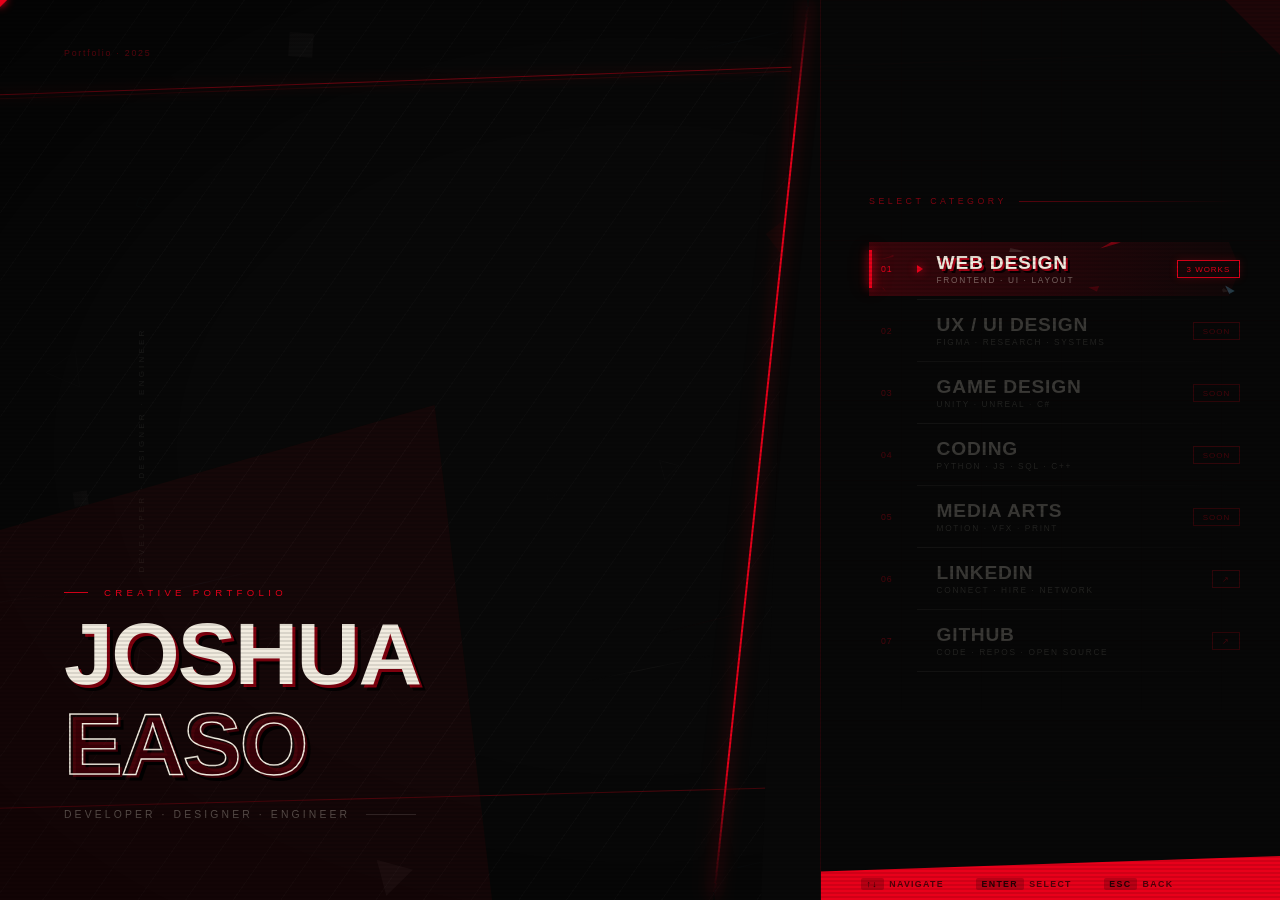
==== index.html @ a82198b4 "Update index.html" ====
<!DOCTYPE html>
<html lang="en">
<head>
<meta charset="UTF-8">
<meta name="viewport" content="width=device-width, initial-scale=1.0">
<title>Joshua Easo — Portfolio</title>
<link rel="icon" type="image/png" href="GDK.png">
<style>
*,*::before,*::after{margin:0;padding:0;box-sizing:border-box;}

:root{
  --red:#e8001a;
  --black:#080808;
  --white:#f2ece0;
}

html,body{
  width:100%;height:100%;overflow:hidden;
  background:var(--black);
  font-family:'Arial Black','Arial Bold',Arial,sans-serif;
  cursor:none;
  user-select:none;
}

#cur{
  position:fixed;z-index:9999;pointer-events:none;
  width:10px;height:10px;
  background:var(--red);
  transform:translate(-50%,-50%) rotate(45deg);
  box-shadow:0 0 8px var(--red);
}

.scan{
  position:fixed;inset:0;z-index:800;pointer-events:none;
  background:repeating-linear-gradient(0deg,transparent,transparent 2px,rgba(0,0,0,0.1) 2px,rgba(0,0,0,0.1) 4px);
}

.bg{position:fixed;inset:0;overflow:hidden;}
#bgCanvas{position:absolute;inset:0;width:100%;height:100%;}
.bg::before{
  content:'';position:absolute;inset:0;
  background:repeating-linear-gradient(-55deg,transparent 0,transparent 38px,rgba(255,255,255,0.018) 38px,rgba(255,255,255,0.018) 39px);
  pointer-events:none;z-index:1;
}
.bg::after{
  content:'';position:absolute;inset:0;
  background:radial-gradient(ellipse 90% 90% at 50% 50%,transparent 40%,rgba(0,0,0,0.7) 100%);
  pointer-events:none;z-index:2;
}
.hl{position:absolute;left:-5%;width:110%;height:1px;background:var(--red);}
.hl1{top:8%;transform:rotate(-2deg);opacity:0.5;box-shadow:0 0 12px var(--red);}
.hl2{top:8.4%;transform:rotate(-2deg);opacity:0.15;}
.hl3{bottom:12%;transform:rotate(-1.5deg);opacity:0.3;}

.shell{
  position:fixed;inset:0;z-index:100;
  display:grid;
  grid-template-columns:1fr 460px;
}

/* LEFT */
.identity{
  position:relative;
  display:flex;flex-direction:column;justify-content:flex-end;
  padding:0 0 5rem 4rem;
  overflow:hidden;
}
.id-slab{
  position:absolute;bottom:0;left:-10%;
  width:70%;height:55%;
  background:var(--red);
  clip-path:polygon(0 30%,90% 0%,100% 100%,0% 100%);
  opacity:0.06;z-index:-1;
}
.id-vert{
  position:absolute;left:1.2rem;top:50%;transform:translateY(-50%) rotate(-90deg);
  font-size:0.5rem;letter-spacing:0.4em;text-transform:uppercase;
  color:rgba(242,236,224,0.08);font-family:Arial,sans-serif;white-space:nowrap;
}
.id-year{
  position:absolute;top:3rem;left:4rem;
  font-size:0.55rem;letter-spacing:0.2em;
  color:rgba(232,0,26,0.35);font-family:Arial,sans-serif;
}
.id-eyebrow{
  font-size:0.6rem;letter-spacing:0.45em;text-transform:uppercase;
  color:var(--red);margin-bottom:1rem;
  font-family:Arial,sans-serif;font-weight:400;
  display:flex;align-items:center;gap:1rem;
}
.id-eyebrow::before{content:'';width:1.5rem;height:1px;background:var(--red);}
.id-name{
  font-size:clamp(3.5rem,7vw,5.5rem);
  font-weight:900;letter-spacing:-0.02em;line-height:0.92;
  text-transform:uppercase;
}
.id-name .first{
  display:block;color:var(--white);
  text-shadow:3px 3px 0 rgba(232,0,26,0.55),6px 6px 0 rgba(0,0,0,0.85);
}
.id-name .last{
  display:block;
  color:transparent;
  -webkit-text-stroke:1.5px var(--white);
  text-shadow:3px 3px 0 rgba(232,0,26,0.25),6px 6px 0 rgba(0,0,0,0.9);
  margin-top:0.1em;
}
.id-role{
  margin-top:1.5rem;
  font-family:Arial,sans-serif;font-weight:400;
  font-size:0.65rem;letter-spacing:0.3em;text-transform:uppercase;
  color:rgba(242,236,224,0.3);
  display:flex;align-items:center;gap:1rem;
}
.id-role::after{content:'';width:50px;height:1px;background:rgba(242,236,224,0.12);}

/* DIAGONAL CUT */
.cut{
  position:absolute;top:0;right:-1px;
  width:60px;height:100%;z-index:50;
  background:var(--black);
  clip-path:polygon(55% 0%,100% 0%,100% 100%,0% 100%);
}
.cut-line{
  position:absolute;top:0;right:58px;
  width:2px;height:100%;
  background:linear-gradient(to bottom,transparent 0%,var(--red) 15%,var(--red) 85%,transparent 100%);
  transform:skewX(-6deg);
  box-shadow:0 0 16px rgba(232,0,26,0.6),-3px 0 24px rgba(232,0,26,0.25);
  z-index:51;
}

/* RIGHT PANEL */
.panel{
  background:rgba(8,8,8,0.97);
  border-left:1px solid rgba(232,0,26,0.12);
  display:flex;flex-direction:column;justify-content:center;
  padding:3rem 2.5rem 5rem 3rem;
  position:relative;overflow:hidden;
}
.panel::before{
  content:'';position:absolute;inset:0;pointer-events:none;
  background:linear-gradient(rgba(232,0,26,0.04) 1px,transparent 1px),linear-gradient(90deg,rgba(232,0,26,0.025) 1px,transparent 1px);
  background-size:80px 80px;
  mask-image:linear-gradient(to bottom,rgba(0,0,0,0.4) 0%,transparent 100%);
}
.corner{
  position:absolute;top:0;right:0;width:0;height:0;
  border-style:solid;border-width:0 55px 55px 0;
  border-color:transparent rgba(232,0,26,0.1) transparent transparent;
}
.panel-label{
  font-size:0.55rem;letter-spacing:0.4em;text-transform:uppercase;
  color:rgba(232,0,26,0.55);margin-bottom:2rem;
  font-family:Arial,sans-serif;font-weight:400;
  display:flex;align-items:center;gap:0.75rem;
}
.panel-label::after{content:'';flex:1;height:1px;background:linear-gradient(90deg,rgba(232,0,26,0.4),transparent);}

/* MENU */
.menu{list-style:none;position:relative;}
.mi{
  position:relative;display:flex;align-items:center;
  gap:0;padding:0;margin:0;cursor:none;height:62px;overflow:visible;
}
.mi-frame{
  position:absolute;inset:4px 0;
  clip-path:polygon(0% 0%,97% 0%,100% 50%,97% 100%,0% 100%);
  background:linear-gradient(90deg,rgba(232,0,26,0.22),rgba(232,0,26,0.04));
  opacity:0;transform:translateX(-20px);
  transition:opacity 0.18s ease,transform 0.18s cubic-bezier(0.23,1,0.32,1);
}
.mi.active .mi-frame{opacity:1;transform:translateX(0);}
.mi-bar{
  position:absolute;left:0;top:12px;bottom:12px;width:3px;
  background:var(--red);
  box-shadow:0 0 10px var(--red),0 0 20px rgba(232,0,26,0.4);
  opacity:0;transform:scaleY(0);transform-origin:center;
  transition:opacity 0.15s,transform 0.15s cubic-bezier(0.23,1,0.32,1);
}
.mi.active .mi-bar{opacity:1;transform:scaleY(1);}
.mi-num{
  width:3rem;flex-shrink:0;padding-left:0.75rem;
  font-size:0.55rem;letter-spacing:0.1em;
  color:rgba(232,0,26,0.3);font-family:Arial,sans-serif;
  transition:color 0.15s;z-index:1;
}
.mi.active .mi-num{color:var(--red);}
.mi-arr{
  width:0;height:0;flex-shrink:0;
  border:solid transparent;border-width:4px 0 4px 6px;
  border-left-color:transparent;margin-right:0.85rem;
  transition:border-left-color 0.15s,filter 0.15s;z-index:1;
}
.mi.active .mi-arr{border-left-color:var(--red);filter:drop-shadow(0 0 4px var(--red));}
.mi-text{flex:1;z-index:1;}
.mi-label{
  font-size:1.2rem;font-weight:900;letter-spacing:0.04em;
  text-transform:uppercase;line-height:1;
  color:rgba(242,236,224,0.22);
  transition:color 0.15s,text-shadow 0.15s;
}
.mi.active .mi-label{
  color:var(--white);
  text-shadow:2px 2px 0 rgba(232,0,26,0.65),4px 4px 0 rgba(0,0,0,0.85);
}
.mi-sub{
  font-family:Arial,sans-serif;font-weight:400;
  font-size:0.52rem;letter-spacing:0.2em;text-transform:uppercase;
  color:rgba(242,236,224,0.12);margin-top:2px;
  transition:color 0.15s;
}
.mi.active .mi-sub{color:rgba(242,236,224,0.42);}
.mi-tag{
  flex-shrink:0;z-index:1;
  font-family:Arial,sans-serif;font-size:0.5rem;font-weight:400;
  letter-spacing:0.12em;text-transform:uppercase;
  padding:0.2rem 0.55rem;
  border:1px solid rgba(232,0,26,0.18);
  color:rgba(232,0,26,0.28);
  transition:all 0.15s;
}
.mi.active .mi-tag{
  border-color:var(--red);color:var(--red);
  box-shadow:0 0 8px rgba(232,0,26,0.2);
}
.mi::after{
  content:'';position:absolute;bottom:0;left:3rem;right:0;
  height:1px;background:linear-gradient(90deg,rgba(242,236,224,0.05),transparent);
}
.mi-geo{
  position:absolute;inset:0;overflow:visible;
  pointer-events:none;z-index:0;
  opacity:0;transition:opacity 0.3s ease;
}
.mi.active .mi-geo{opacity:1;}

/* STATUS BAR */
.statusbar{
  position:absolute;bottom:0;left:0;right:0;height:44px;
  background:var(--red);
  clip-path:polygon(0 35%,100% 0%,100% 100%,0% 100%);
  display:flex;align-items:flex-end;padding:0 2.5rem 0.7rem;z-index:200;
}
.sb-hints{
  display:flex;gap:2rem;
  font-family:Arial,sans-serif;font-size:0.55rem;
  letter-spacing:0.15em;text-transform:uppercase;
  color:rgba(0,0,0,0.65);font-weight:700;
}
.sb-key{
  background:rgba(0,0,0,0.2);padding:0.05rem 0.35rem;
  border-radius:2px;color:rgba(0,0,0,0.8);margin-right:0.35rem;
}

/* OVERLAY */
.overlay{
  position:fixed;inset:0;z-index:600;
  display:flex;flex-direction:column;align-items:center;justify-content:center;
  background:rgba(6,6,6,0.97);
  pointer-events:none;opacity:0;
  transition:opacity 0.2s;
}
.overlay.open{pointer-events:all;opacity:1;}
.overlay-inner{
  width:100%;max-width:640px;
  transform:translateX(60px) skewX(-2deg);
  opacity:0;
  transition:transform 0.35s cubic-bezier(0.23,1,0.32,1),opacity 0.3s ease;
}
.overlay.open .overlay-inner{transform:translateX(0) skewX(0deg);opacity:1;}
.overlay-accent{
  position:absolute;top:0;left:0;
  width:3px;height:100%;
  background:linear-gradient(to bottom,transparent,var(--red) 20%,var(--red) 80%,transparent);
  box-shadow:0 0 20px rgba(232,0,26,0.4);
}
.ov-back{
  position:absolute;top:2rem;left:2.5rem;
  font-family:Arial,sans-serif;font-size:0.6rem;
  letter-spacing:0.2em;text-transform:uppercase;
  color:var(--red);cursor:none;
  display:flex;align-items:center;gap:0.6rem;
  border:1px solid rgba(232,0,26,0.35);padding:0.4rem 0.9rem;
  transition:background 0.15s;
}
.ov-back:hover{background:rgba(232,0,26,0.1);}
.ov-label{
  font-family:Arial,sans-serif;font-size:0.6rem;
  letter-spacing:0.4em;text-transform:uppercase;
  color:var(--red);margin-bottom:2.5rem;
  display:flex;align-items:center;gap:1rem;padding:0 2.5rem;
}
.ov-label::after{content:'';flex:1;height:1px;background:linear-gradient(90deg,rgba(232,0,26,0.5),transparent);}
.sub-list{padding:0 2.5rem;}
.sub-item{
  position:relative;
  display:flex;align-items:center;gap:1.5rem;
  padding:1.1rem 1.25rem;
  border-bottom:1px solid rgba(242,236,224,0.05);
  cursor:none;text-decoration:none;overflow:hidden;
  transition:background 0.15s;
}
.sub-item:first-child{border-top:1px solid rgba(242,236,224,0.05);}
.sub-item::before{
  content:'';position:absolute;inset:0;
  clip-path:polygon(0% 0%,97% 0%,100% 50%,97% 100%,0% 100%);
  background:linear-gradient(90deg,rgba(232,0,26,0.15),transparent);
  opacity:0;transform:translateX(-10px);
  transition:opacity 0.15s,transform 0.15s cubic-bezier(0.23,1,0.32,1);
}
.sub-item:hover::before{opacity:1;transform:translateX(0);}
.sub-n{font-size:0.55rem;color:rgba(232,0,26,0.4);font-family:Arial,sans-serif;width:1.5rem;flex-shrink:0;z-index:1;}
.sub-info{flex:1;z-index:1;}
.sub-name{
  font-size:1.3rem;font-weight:900;
  text-transform:uppercase;letter-spacing:0.04em;
  color:rgba(242,236,224,0.65);line-height:1;
  transition:color 0.15s,text-shadow 0.15s;
}
.sub-item:hover .sub-name{
  color:var(--white);
  text-shadow:2px 2px 0 rgba(232,0,26,0.6),4px 4px 0 rgba(0,0,0,0.8);
}
.sub-desc{
  font-family:Arial,sans-serif;font-size:0.6rem;
  letter-spacing:0.15em;text-transform:uppercase;
  color:rgba(242,236,224,0.22);margin-top:3px;
}
.sub-arr{z-index:1;font-size:0.9rem;color:rgba(232,0,26,0.35);transition:color 0.15s,transform 0.15s;}
.sub-item:hover .sub-arr{color:var(--red);transform:translateX(4px);}

/* COMING SOON */
.cs-wrap{text-align:center;padding:0 2.5rem;}
.cs-diamond{
  width:60px;height:60px;border:2px solid rgba(232,0,26,0.55);
  transform:rotate(45deg);margin:0 auto 2.5rem;
  display:flex;align-items:center;justify-content:center;
  animation:diam 3s ease-in-out infinite;
}
@keyframes diam{0%,100%{box-shadow:0 0 20px rgba(232,0,26,0.15);}50%{box-shadow:0 0 40px rgba(232,0,26,0.45);}}
.cs-title{
  font-size:3rem;font-weight:900;letter-spacing:0.08em;
  text-transform:uppercase;color:var(--white);
  text-shadow:3px 3px 0 rgba(232,0,26,0.5),6px 6px 0 rgba(0,0,0,0.9);
  margin-bottom:0.75rem;
}
.cs-sub{
  font-family:Arial,sans-serif;font-size:0.65rem;
  letter-spacing:0.3em;text-transform:uppercase;
  color:rgba(242,236,224,0.22);margin-bottom:3rem;
}
.cs-bar{width:160px;height:2px;background:rgba(242,236,224,0.07);margin:0 auto;overflow:hidden;}
.cs-fill{height:100%;background:var(--red);animation:prog 2s ease-in-out infinite alternate;box-shadow:0 0 8px var(--red);}
@keyframes prog{from{width:20%;margin-left:0;}to{width:50%;margin-left:30%;}}

#flash{
  position:fixed;inset:0;z-index:700;
  background:var(--red);opacity:0;pointer-events:none;
  transition:opacity 0.07s;
}
#flash.on{opacity:0.4;}

@media(max-width:768px){
  .shell{grid-template-columns:1fr;}
  .identity{display:none;}
  .panel{padding:5rem 1.5rem 4rem;}
  .mi-label{font-size:1rem;}
}
</style>
</head>
<body>

<div id="cur"></div>
<div id="flash"></div>
<div class="scan"></div>
<div class="bg">
  <canvas id="bgCanvas"></canvas>
  <div class="hl hl1"></div>
  <div class="hl hl2"></div>
  <div class="hl hl3"></div>
</div>

<div class="shell">
  <div class="identity">
    <div class="id-slab"></div>
    <div class="id-vert">Developer · Designer · Engineer</div>
    <div class="id-year">Portfolio · 2025</div>
    <div class="id-eyebrow">Creative Portfolio</div>
    <div class="id-name">
      <span class="first">Joshua</span>
      <span class="last">Easo</span>
    </div>
    <div class="id-role">Developer · Designer · Engineer</div>
    <div class="cut"></div>
    <div class="cut-line"></div>
  </div>

  <div class="panel">
    <div class="corner"></div>
    <div class="panel-label">Select Category</div>
    <ul class="menu" id="menu">
      <li class="mi active" data-action="webdesign">
        <div class="mi-frame"></div><div class="mi-bar"></div>
        <svg class="mi-geo" id="geo0"></svg>
        <span class="mi-num">01</span><div class="mi-arr"></div>
        <div class="mi-text"><div class="mi-label">Web Design</div><div class="mi-sub">Frontend · UI · Layout</div></div>
        <span class="mi-tag">3 Works</span>
      </li>
      <li class="mi" data-action="cs">
        <div class="mi-frame"></div><div class="mi-bar"></div>
        <svg class="mi-geo" id="geo1"></svg>
        <span class="mi-num">02</span><div class="mi-arr"></div>
        <div class="mi-text"><div class="mi-label">UX / UI Design</div><div class="mi-sub">Figma · Research · Systems</div></div>
        <span class="mi-tag">Soon</span>
      </li>
      <li class="mi" data-action="cs">
        <div class="mi-frame"></div><div class="mi-bar"></div>
        <svg class="mi-geo" id="geo2"></svg>
        <span class="mi-num">03</span><div class="mi-arr"></div>
        <div class="mi-text"><div class="mi-label">Game Design</div><div class="mi-sub">Unity · Unreal · C#</div></div>
        <span class="mi-tag">Soon</span>
      </li>
      <li class="mi" data-action="cs">
        <div class="mi-frame"></div><div class="mi-bar"></div>
        <svg class="mi-geo" id="geo3"></svg>
        <span class="mi-num">04</span><div class="mi-arr"></div>
        <div class="mi-text"><div class="mi-label">Coding</div><div class="mi-sub">Python · JS · SQL · C++</div></div>
        <span class="mi-tag">Soon</span>
      </li>
      <li class="mi" data-action="cs">
        <div class="mi-frame"></div><div class="mi-bar"></div>
        <svg class="mi-geo" id="geo4"></svg>
        <span class="mi-num">05</span><div class="mi-arr"></div>
        <div class="mi-text"><div class="mi-label">Media Arts</div><div class="mi-sub">Motion · VFX · Print</div></div>
        <span class="mi-tag">Soon</span>
      </li>
      <li class="mi" data-action="linkedin">
        <div class="mi-frame"></div><div class="mi-bar"></div>
        <svg class="mi-geo" id="geo5"></svg>
        <span class="mi-num">06</span><div class="mi-arr"></div>
        <div class="mi-text"><div class="mi-label">LinkedIn</div><div class="mi-sub">Connect · Hire · Network</div></div>
        <span class="mi-tag">↗</span>
      </li>
      <li class="mi" data-action="github">
        <div class="mi-frame"></div><div class="mi-bar"></div>
        <svg class="mi-geo" id="geo6"></svg>
        <span class="mi-num">07</span><div class="mi-arr"></div>
        <div class="mi-text"><div class="mi-label">GitHub</div><div class="mi-sub">Code · Repos · Open Source</div></div>
        <span class="mi-tag">↗</span>
      </li>
    </ul>
    <div class="statusbar">
      <div class="sb-hints">
        <span><span class="sb-key">↑↓</span>Navigate</span>
        <span><span class="sb-key">Enter</span>Select</span>
        <span><span class="sb-key">Esc</span>Back</span>
      </div>
    </div>
  </div>
</div>

<!-- WEB DESIGN OVERLAY -->
<div class="overlay" id="ovWeb">
  <div class="overlay-accent"></div>
  <div class="ov-back" id="webBack">← Back</div>
  <div class="overlay-inner">
    <div class="ov-label">Web Design — Select Project</div>
    <div class="sub-list">
      <a class="sub-item" href="aria-landing.html" target="_blank">
        <span class="sub-n">01</span>
        <div class="sub-info"><div class="sub-name">ARIA</div><div class="sub-desc">Product Landing Page · Futuristic Tech</div></div>
        <span class="sub-arr">→</span>
      </a>
      <a class="sub-item" href="obsidian-restaurant.html" target="_blank">
        <span class="sub-n">02</span>
        <div class="sub-info"><div class="sub-name">OBSIDIAN</div><div class="sub-desc">Fine Dining Restaurant · Dark Luxury</div></div>
        <span class="sub-arr">→</span>
      </a>
      <a class="sub-item" href="nova-agency.html" target="_blank">
        <span class="sub-n">03</span>
        <div class="sub-info"><div class="sub-name">NOVA Studio</div><div class="sub-desc">Creative Agency · Techy Futuristic</div></div>
        <span class="sub-arr">→</span>
      </a>
    </div>
  </div>
</div>

<!-- COMING SOON OVERLAY -->
<div class="overlay" id="ovCS">
  <div class="overlay-accent"></div>
  <div class="ov-back" id="csBack">← Back</div>
  <div class="overlay-inner">
    <div class="cs-wrap">
      <div class="cs-diamond"></div>
      <div class="cs-title">Coming Soon</div>
      <div class="cs-sub">This section is under construction</div>
      <div class="cs-bar"><div class="cs-fill"></div></div>
    </div>
  </div>
</div>

<script>
const cur=document.getElementById('cur');
const flash=document.getElementById('flash');
const items=Array.from(document.querySelectorAll('.mi'));
let idx=0;

document.addEventListener('mousemove',e=>{
  cur.style.left=e.clientX+'px';
  cur.style.top=e.clientY+'px';
});

function setActive(i){
  items.forEach(el=>el.classList.remove('active'));
  items[i].classList.add('active');
  idx=i;
  geoSystem.onSelect(i);
}

items.forEach((el,i)=>el.addEventListener('mouseenter',()=>setActive(i)));

document.addEventListener('keydown',e=>{
  const anyOpen=document.querySelector('.overlay.open');
  if(anyOpen){if(e.key==='Escape')closeAll();return;}
  if(e.key==='ArrowDown'){e.preventDefault();setActive(Math.min(idx+1,items.length-1));}
  if(e.key==='ArrowUp'){e.preventDefault();setActive(Math.max(idx-1,0));}
  if(e.key==='Enter'){e.preventDefault();trigger(items[idx].dataset.action);}
});

items.forEach(el=>el.addEventListener('click',()=>trigger(el.dataset.action)));

function doFlash(cb){
  flash.classList.add('on');
  setTimeout(()=>{flash.classList.remove('on');if(cb)cb();},110);
}

function trigger(action){
  doFlash(()=>{
    if(action==='webdesign')document.getElementById('ovWeb').classList.add('open');
    else if(action==='linkedin')window.open('https://www.linkedin.com/in/joshua-easo-81b1a7196','_blank');
    else if(action==='github')window.open('https://github.com/GoshDaKirby','_blank');
    else document.getElementById('ovCS').classList.add('open');
  });
}

function closeAll(){
  doFlash(()=>{
    document.querySelectorAll('.overlay').forEach(o=>o.classList.remove('open'));
  });
}

document.getElementById('webBack').addEventListener('click',closeAll);
document.getElementById('csBack').addEventListener('click',closeAll);

/* ── GEOMETRY SYSTEM ── */
const geoSystem = (() => {
  // Colors: black, white, red, light blue
  const FILLS = [
    'rgba(0,0,0,0.75)',
    'rgba(242,236,224,0.12)',
    'rgba(232,0,26,0.45)',
    'rgba(120,210,255,0.25)',
    'rgba(0,0,0,0.5)',
    'rgba(232,0,26,0.2)',
    'rgba(120,210,255,0.15)',
    'rgba(242,236,224,0.07)',
  ];

  // Each item gets its own set of shapes
  const itemStates = items.map((el, i) => {
    const svg = el.querySelector('.mi-geo');
    return { svg, shapes: [], animating: false, slowSpeed: 0.18, fastSpeed: 3.2 };
  });

  // Build shapes for a given svg element (called lazily on first activate)
  function initShapes(state) {
    if (state.shapes.length) return;
    const svg = state.svg;
    // We'll use the svg's bounding area — get it after layout
    const rect = svg.parentElement.getBoundingClientRect();
    const W = rect.width || 460;
    const H = rect.height || 62;

    // Safe zones: shapes live in margins around the text
    // Left margin: 0 to ~48px (num + arr area)
    // Right margin: last ~50px (tag area)
    // Top/bottom: 4px inner padding
    // We create shapes in two zones: left strip and right strip
    const zones = [
      // left strip (between bar and num)
      { xMin: 4, xMax: 46, yMin: 6, yMax: H - 6 },
      // right strip (after tag)
      { xMin: W - 46, xMax: W - 4, yMin: 6, yMax: H - 6 },
      // very top sliver across full width
      { xMin: 48, xMax: W - 52, yMin: 4, yMax: 14 },
      // very bottom sliver
      { xMin: 48, xMax: W - 52, yMin: H - 14, yMax: H - 4 },
    ];

    const shapeCount = 7;
    const shapes = [];

    for (let s = 0; s < shapeCount; s++) {
      const zone = zones[s % zones.length];
      const cx = zone.xMin + Math.random() * (zone.xMax - zone.xMin);
      const cy = zone.yMin + Math.random() * (zone.yMax - zone.yMin);
      // small polygons — 3 or 4 vertices
      const sides = Math.random() < 0.5 ? 3 : 4;
      const size = 4 + Math.random() * 9; // 4–13px
      const fillIdx = Math.floor(Math.random() * FILLS.length);

      // Generate vertices around center, clamped to zone
      const verts = [];
      for (let v = 0; v < sides; v++) {
        const angle = (v / sides) * Math.PI * 2 + Math.random() * 0.6;
        const r = size * (0.5 + Math.random() * 0.5);
        const vx = Math.max(zone.xMin, Math.min(zone.xMax, cx + Math.cos(angle) * r));
        const vy = Math.max(zone.yMin, Math.min(zone.yMax, cy + Math.sin(angle) * r));
        verts.push({
          x: vx, y: vy,
          // target (drifts toward)
          tx: vx, ty: vy,
          // home zone for this vertex
          zone,
          // drift range: vertex can move ±range from its initial pos
          range: 5 + Math.random() * 6,
          ox: vx, oy: vy, // original center
        });
      }

      const poly = document.createElementNS('http://www.w3.org/2000/svg','polygon');
      poly.setAttribute('fill', FILLS[fillIdx]);
      poly.setAttribute('stroke', 'none');
      svg.appendChild(poly);

      shapes.push({ poly, verts, fillIdx });
    }

    // Set svg viewBox to match item size
    svg.setAttribute('viewBox', `0 0 ${W} ${H}`);
    svg.setAttribute('preserveAspectRatio', 'none');
    state.shapes = shapes;
    state.W = W;
    state.H = H;
  }

  function updatePolygon(shape) {
    const pts = shape.verts.map(v => `${v.x.toFixed(2)},${v.y.toFixed(2)}`).join(' ');
    shape.poly.setAttribute('points', pts);
  }

  // Set new random targets for all vertices
  function randomizeTargets(state, speed) {
    state.shapes.forEach(shape => {
      shape.verts.forEach(v => {
        const z = v.zone;
        // new target near origin but within range, clamped to zone
        v.tx = Math.max(z.xMin, Math.min(z.xMax, v.ox + (Math.random() - 0.5) * 2 * v.range));
        v.ty = Math.max(z.yMin, Math.min(z.yMax, v.oy + (Math.random() - 0.5) * 2 * v.range));
      });
    });
    state.currentSpeed = speed;
  }

  // Lerp all vertices toward their targets; returns true if still moving
  function lerpShapes(state) {
    const spd = state.currentSpeed || state.slowSpeed;
    let moving = false;
    state.shapes.forEach(shape => {
      shape.verts.forEach(v => {
        const dx = v.tx - v.x;
        const dy = v.ty - v.y;
        if (Math.abs(dx) > 0.05 || Math.abs(dy) > 0.05) {
          v.x += dx * spd * 0.1;
          v.y += dy * spd * 0.1;
          moving = true;
        } else {
          v.x = v.tx; v.y = v.ty;
        }
      });
      updatePolygon(shape);
    });
    return moving;
  }

  let rafId = null;
  let slowDriftTimer = null;

  function startLoop() {
    if (rafId) return;
    function loop() {
      const state = itemStates[idx];
      if (!state || !state.shapes.length) { rafId = null; return; }
      const moving = lerpShapes(state);
      rafId = requestAnimationFrame(loop);
    }
    rafId = requestAnimationFrame(loop);
  }

  function stopLoop() {
    if (rafId) { cancelAnimationFrame(rafId); rafId = null; }
  }

  function scheduleSlow(state) {
    if (slowDriftTimer) clearInterval(slowDriftTimer);
    // Every 2.5s pick new gentle targets
    slowDriftTimer = setInterval(() => {
      if (itemStates[idx] === state) {
        randomizeTargets(state, state.slowSpeed);
      }
    }, 2500);
  }

  function onSelect(i) {
    // Stop any slow drift timer
    if (slowDriftTimer) clearInterval(slowDriftTimer);
    stopLoop();

    const state = itemStates[i];
    initShapes(state);

    // Fast burst to new positions
    randomizeTargets(state, state.fastSpeed);
    startLoop();

    // After ~600ms, slow down and schedule gentle drift
    setTimeout(() => {
      if (itemStates[idx] === state) {
        state.currentSpeed = state.slowSpeed;
        scheduleSlow(state);
      }
    }, 600);
  }

  // Kick off initial state
  setTimeout(() => onSelect(0), 100);

  return { onSelect };
})();
/* ── BACKGROUND CANVAS ── */
(()=>{
  const canvas = document.getElementById('bgCanvas');
  const ctx = canvas.getContext('2d');
  let W, H;

  function resize(){
    W = canvas.width = window.innerWidth;
    H = canvas.height = window.innerHeight;
  }
  resize();
  window.addEventListener('resize', resize);

  // ── STREAKS OF LIGHT ──
  const streaks = Array.from({length:18}, ()=>makeStreak());

  function makeStreak(){
    const angle = (-15 + Math.random()*8) * Math.PI/180; // nearly horizontal, slight negative tilt
    const speed = 0.08 + Math.random()*0.18;
    const len   = 60 + Math.random()*200;
    const alpha = 0.025 + Math.random()*0.045;
    const w     = 0.4 + Math.random()*0.8;
    return {
      x: Math.random()*1.6*window.innerWidth - 0.3*window.innerWidth,
      y: Math.random()*window.innerHeight,
      angle, speed, len, alpha, w,
      // color: mostly white, occasional red or cyan
      color: Math.random()<0.75
        ? `rgba(242,236,224,${alpha})`
        : Math.random()<0.5
          ? `rgba(232,0,26,${alpha*0.8})`
          : `rgba(100,200,255,${alpha*0.7})`,
    };
  }

  function updateStreak(s){
    s.x += Math.cos(s.angle) * s.speed;
    s.y += Math.sin(s.angle) * s.speed;
    // wrap when fully off-screen to the right/bottom
    if(s.x > W+400) s.x = -400;
    if(s.y > H+40)  s.y = -40;
    if(s.x < -400)  s.x = W+400;
  }

  function drawStreak(s){
    const ex = s.x + Math.cos(s.angle)*s.len;
    const ey = s.y + Math.sin(s.angle)*s.len;
    const g = ctx.createLinearGradient(s.x,s.y,ex,ey);
    g.addColorStop(0,'transparent');
    g.addColorStop(0.4,s.color);
    g.addColorStop(1,'transparent');
    ctx.beginPath();
    ctx.moveTo(s.x,s.y);
    ctx.lineTo(ex,ey);
    ctx.strokeStyle = g;
    ctx.lineWidth = s.w;
    ctx.stroke();
  }

  // ── FLOATING GEOMETRY ──
  // Small dim triangles/quads drifting slowly
  const geos = Array.from({length:22}, ()=>makeGeo());

  function makeGeo(){
    const sides  = Math.random()<0.5 ? 3 : 4;
    const size   = 6 + Math.random()*22;
    const alpha  = 0.015 + Math.random()*0.04;
    const filled = Math.random()<0.3; // mostly just strokes
    const speed  = {
      x: (Math.random()-0.5)*0.12,
      y: (Math.random()-0.5)*0.08,
      r: (Math.random()-0.5)*0.003,
    };
    const col = Math.random()<0.6
      ? `rgba(242,236,224,${alpha})`
      : Math.random()<0.5
        ? `rgba(232,0,26,${alpha})`
        : `rgba(100,200,255,${alpha})`;
    return {
      x: Math.random()*window.innerWidth,
      y: Math.random()*window.innerHeight,
      size, sides, filled, speed, col,
      rot: Math.random()*Math.PI*2,
    };
  }

  function updateGeo(g){
    g.x   += g.speed.x;
    g.y   += g.speed.y;
    g.rot += g.speed.r;
    if(g.x < -60)   g.x = W+60;
    if(g.x > W+60)  g.x = -60;
    if(g.y < -60)   g.y = H+60;
    if(g.y > H+60)  g.y = -60;
  }

  function drawGeo(g){
    ctx.save();
    ctx.translate(g.x, g.y);
    ctx.rotate(g.rot);
    ctx.beginPath();
    for(let i=0;i<g.sides;i++){
      const a = (i/g.sides)*Math.PI*2;
      const px = Math.cos(a)*g.size;
      const py = Math.sin(a)*g.size;
      i===0 ? ctx.moveTo(px,py) : ctx.lineTo(px,py);
    }
    ctx.closePath();
    if(g.filled){
      ctx.fillStyle = g.col;
      ctx.fill();
    } else {
      ctx.strokeStyle = g.col;
      ctx.lineWidth = 0.5;
      ctx.stroke();
    }
    ctx.restore();
  }

  // ── RENDER LOOP ──
  function frame(){
    ctx.clearRect(0,0,W,H);

    // Draw streaks
    streaks.forEach(s=>{ updateStreak(s); drawStreak(s); });

    // Draw geometry
    geos.forEach(g=>{ updateGeo(g); drawGeo(g); });

    requestAnimationFrame(frame);
  }
  requestAnimationFrame(frame);
})();
</script>
</body>
</html>
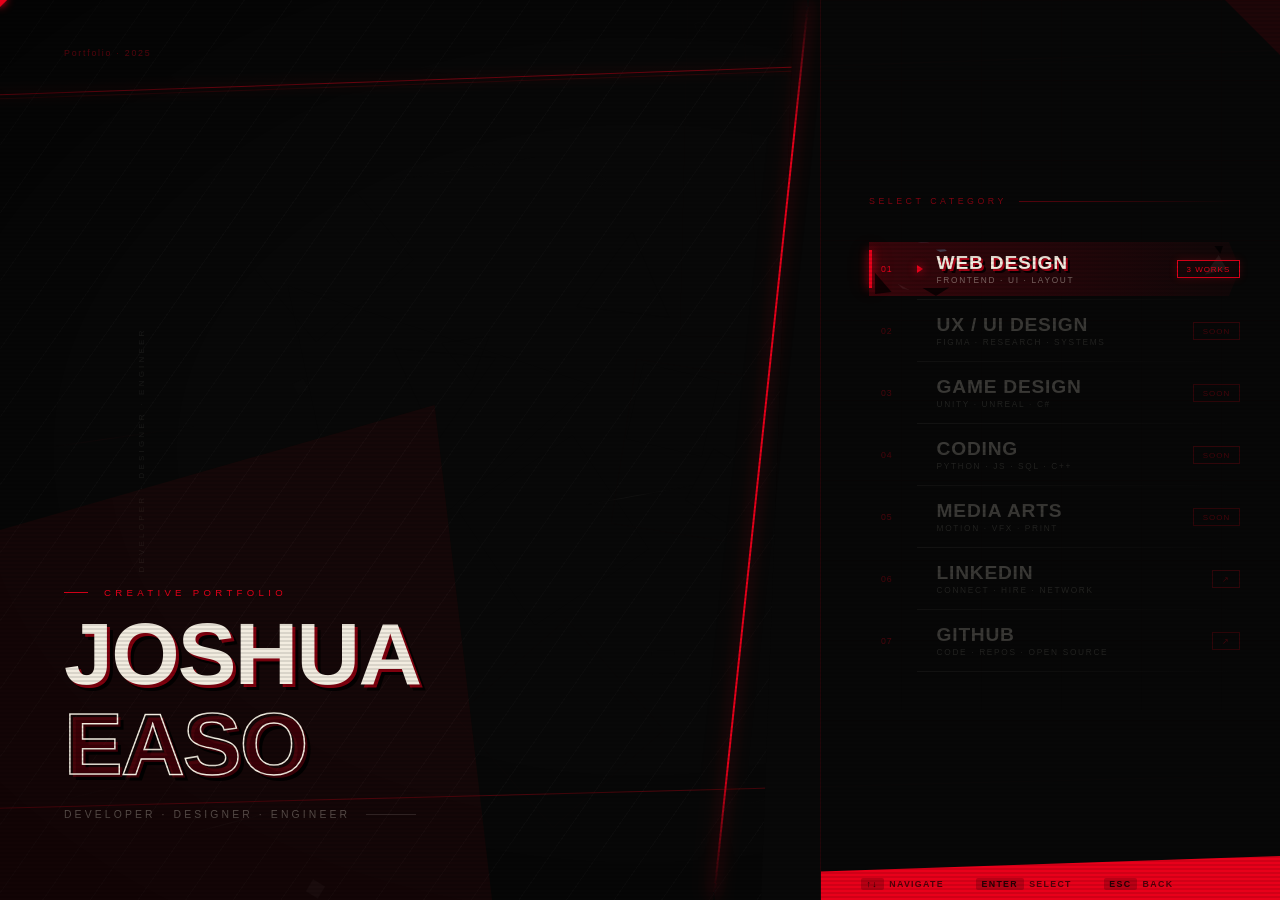
==== commit c2c46fbe: "Update index.html" ====
--- a/index.html
+++ b/index.html
@@ -7,13 +7,13 @@
 <link rel="icon" type="image/png" href="GDK.png">
 <style>
 *,*::before,*::after{margin:0;padding:0;box-sizing:border-box;}
-
+ 
 :root{
   --red:#e8001a;
   --black:#080808;
   --white:#f2ece0;
 }
-
+ 
 html,body{
   width:100%;height:100%;overflow:hidden;
   background:var(--black);
@@ -21,7 +21,7 @@
   cursor:none;
   user-select:none;
 }
-
+ 
 #cur{
   position:fixed;z-index:9999;pointer-events:none;
   width:10px;height:10px;
@@ -29,12 +29,12 @@
   transform:translate(-50%,-50%) rotate(45deg);
   box-shadow:0 0 8px var(--red);
 }
-
+ 
 .scan{
   position:fixed;inset:0;z-index:800;pointer-events:none;
   background:repeating-linear-gradient(0deg,transparent,transparent 2px,rgba(0,0,0,0.1) 2px,rgba(0,0,0,0.1) 4px);
 }
-
+ 
 .bg{position:fixed;inset:0;overflow:hidden;}
 #bgCanvas{position:absolute;inset:0;width:100%;height:100%;}
 .bg::before{
@@ -51,13 +51,13 @@
 .hl1{top:8%;transform:rotate(-2deg);opacity:0.5;box-shadow:0 0 12px var(--red);}
 .hl2{top:8.4%;transform:rotate(-2deg);opacity:0.15;}
 .hl3{bottom:12%;transform:rotate(-1.5deg);opacity:0.3;}
-
+ 
 .shell{
   position:fixed;inset:0;z-index:100;
   display:grid;
   grid-template-columns:1fr 460px;
 }
-
+ 
 /* LEFT */
 .identity{
   position:relative;
@@ -113,7 +113,7 @@
   display:flex;align-items:center;gap:1rem;
 }
 .id-role::after{content:'';width:50px;height:1px;background:rgba(242,236,224,0.12);}
-
+ 
 /* DIAGONAL CUT */
 .cut{
   position:absolute;top:0;right:-1px;
@@ -129,7 +129,7 @@
   box-shadow:0 0 16px rgba(232,0,26,0.6),-3px 0 24px rgba(232,0,26,0.25);
   z-index:51;
 }
-
+ 
 /* RIGHT PANEL */
 .panel{
   background:rgba(8,8,8,0.97);
@@ -156,7 +156,7 @@
   display:flex;align-items:center;gap:0.75rem;
 }
 .panel-label::after{content:'';flex:1;height:1px;background:linear-gradient(90deg,rgba(232,0,26,0.4),transparent);}
-
+ 
 /* MENU */
 .menu{list-style:none;position:relative;}
 .mi{
@@ -234,7 +234,7 @@
   opacity:0;transition:opacity 0.3s ease;
 }
 .mi.active .mi-geo{opacity:1;}
-
+ 
 /* STATUS BAR */
 .statusbar{
   position:absolute;bottom:0;left:0;right:0;height:44px;
@@ -252,7 +252,7 @@
   background:rgba(0,0,0,0.2);padding:0.05rem 0.35rem;
   border-radius:2px;color:rgba(0,0,0,0.8);margin-right:0.35rem;
 }
-
+ 
 /* OVERLAY */
 .overlay{
   position:fixed;inset:0;z-index:600;
@@ -329,7 +329,7 @@
 }
 .sub-arr{z-index:1;font-size:0.9rem;color:rgba(232,0,26,0.35);transition:color 0.15s,transform 0.15s;}
 .sub-item:hover .sub-arr{color:var(--red);transform:translateX(4px);}
-
+ 
 /* COMING SOON */
 .cs-wrap{text-align:center;padding:0 2.5rem;}
 .cs-diamond{
@@ -353,14 +353,14 @@
 .cs-bar{width:160px;height:2px;background:rgba(242,236,224,0.07);margin:0 auto;overflow:hidden;}
 .cs-fill{height:100%;background:var(--red);animation:prog 2s ease-in-out infinite alternate;box-shadow:0 0 8px var(--red);}
 @keyframes prog{from{width:20%;margin-left:0;}to{width:50%;margin-left:30%;}}
-
+ 
 #flash{
   position:fixed;inset:0;z-index:700;
   background:var(--red);opacity:0;pointer-events:none;
   transition:opacity 0.07s;
 }
 #flash.on{opacity:0.4;}
-
+ 
 @media(max-width:768px){
   .shell{grid-template-columns:1fr;}
   .identity{display:none;}
@@ -370,7 +370,7 @@
 </style>
 </head>
 <body>
-
+ 
 <div id="cur"></div>
 <div id="flash"></div>
 <div class="scan"></div>
@@ -380,7 +380,7 @@
   <div class="hl hl2"></div>
   <div class="hl hl3"></div>
 </div>
-
+ 
 <div class="shell">
   <div class="identity">
     <div class="id-slab"></div>
@@ -395,7 +395,7 @@
     <div class="cut"></div>
     <div class="cut-line"></div>
   </div>
-
+ 
   <div class="panel">
     <div class="corner"></div>
     <div class="panel-label">Select Category</div>
@@ -459,7 +459,7 @@
     </div>
   </div>
 </div>
-
+ 
 <!-- WEB DESIGN OVERLAY -->
 <div class="overlay" id="ovWeb">
   <div class="overlay-accent"></div>
@@ -485,7 +485,7 @@
     </div>
   </div>
 </div>
-
+ 
 <!-- COMING SOON OVERLAY -->
 <div class="overlay" id="ovCS">
   <div class="overlay-accent"></div>
@@ -499,27 +499,27 @@
     </div>
   </div>
 </div>
-
+ 
 <script>
 const cur=document.getElementById('cur');
 const flash=document.getElementById('flash');
 const items=Array.from(document.querySelectorAll('.mi'));
 let idx=0;
-
+ 
 document.addEventListener('mousemove',e=>{
   cur.style.left=e.clientX+'px';
   cur.style.top=e.clientY+'px';
 });
-
+ 
 function setActive(i){
   items.forEach(el=>el.classList.remove('active'));
   items[i].classList.add('active');
   idx=i;
   geoSystem.onSelect(i);
 }
-
+ 
 items.forEach((el,i)=>el.addEventListener('mouseenter',()=>setActive(i)));
-
+ 
 document.addEventListener('keydown',e=>{
   const anyOpen=document.querySelector('.overlay.open');
   if(anyOpen){if(e.key==='Escape')closeAll();return;}
@@ -527,14 +527,14 @@
   if(e.key==='ArrowUp'){e.preventDefault();setActive(Math.max(idx-1,0));}
   if(e.key==='Enter'){e.preventDefault();trigger(items[idx].dataset.action);}
 });
-
+ 
 items.forEach(el=>el.addEventListener('click',()=>trigger(el.dataset.action)));
-
+ 
 function doFlash(cb){
   flash.classList.add('on');
   setTimeout(()=>{flash.classList.remove('on');if(cb)cb();},110);
 }
-
+ 
 function trigger(action){
   doFlash(()=>{
     if(action==='webdesign')document.getElementById('ovWeb').classList.add('open');
@@ -543,16 +543,16 @@
     else document.getElementById('ovCS').classList.add('open');
   });
 }
-
+ 
 function closeAll(){
   doFlash(()=>{
     document.querySelectorAll('.overlay').forEach(o=>o.classList.remove('open'));
   });
 }
-
+ 
 document.getElementById('webBack').addEventListener('click',closeAll);
 document.getElementById('csBack').addEventListener('click',closeAll);
-
+ 
 /* ── GEOMETRY SYSTEM ── */
 const geoSystem = (() => {
   // Colors: black, white, red, light blue
@@ -566,13 +566,13 @@
     'rgba(120,210,255,0.15)',
     'rgba(242,236,224,0.07)',
   ];
-
+ 
   // Each item gets its own set of shapes
   const itemStates = items.map((el, i) => {
     const svg = el.querySelector('.mi-geo');
     return { svg, shapes: [], animating: false, slowSpeed: 0.18, fastSpeed: 3.2 };
   });
-
+ 
   // Build shapes for a given svg element (called lazily on first activate)
   function initShapes(state) {
     if (state.shapes.length) return;
@@ -581,7 +581,7 @@
     const rect = svg.parentElement.getBoundingClientRect();
     const W = rect.width || 460;
     const H = rect.height || 62;
-
+ 
     // Safe zones: shapes live in margins around the text
     // Left margin: 0 to ~48px (num + arr area)
     // Right margin: last ~50px (tag area)
@@ -597,10 +597,10 @@
       // very bottom sliver
       { xMin: 48, xMax: W - 52, yMin: H - 14, yMax: H - 4 },
     ];
-
+ 
     const shapeCount = 7;
     const shapes = [];
-
+ 
     for (let s = 0; s < shapeCount; s++) {
       const zone = zones[s % zones.length];
       const cx = zone.xMin + Math.random() * (zone.xMax - zone.xMin);
@@ -609,7 +609,7 @@
       const sides = Math.random() < 0.5 ? 3 : 4;
       const size = 4 + Math.random() * 9; // 4–13px
       const fillIdx = Math.floor(Math.random() * FILLS.length);
-
+ 
       // Generate vertices around center, clamped to zone
       const verts = [];
       for (let v = 0; v < sides; v++) {
@@ -628,15 +628,15 @@
           ox: vx, oy: vy, // original center
         });
       }
-
+ 
       const poly = document.createElementNS('http://www.w3.org/2000/svg','polygon');
       poly.setAttribute('fill', FILLS[fillIdx]);
       poly.setAttribute('stroke', 'none');
       svg.appendChild(poly);
-
+ 
       shapes.push({ poly, verts, fillIdx });
     }
-
+ 
     // Set svg viewBox to match item size
     svg.setAttribute('viewBox', `0 0 ${W} ${H}`);
     svg.setAttribute('preserveAspectRatio', 'none');
@@ -644,12 +644,12 @@
     state.W = W;
     state.H = H;
   }
-
+ 
   function updatePolygon(shape) {
     const pts = shape.verts.map(v => `${v.x.toFixed(2)},${v.y.toFixed(2)}`).join(' ');
     shape.poly.setAttribute('points', pts);
   }
-
+ 
   // Set new random targets for all vertices
   function randomizeTargets(state, speed) {
     state.shapes.forEach(shape => {
@@ -662,7 +662,7 @@
     });
     state.currentSpeed = speed;
   }
-
+ 
   // Lerp all vertices toward their targets; returns true if still moving
   function lerpShapes(state) {
     const spd = state.currentSpeed || state.slowSpeed;
@@ -683,10 +683,10 @@
     });
     return moving;
   }
-
+ 
   let rafId = null;
   let slowDriftTimer = null;
-
+ 
   function startLoop() {
     if (rafId) return;
     function loop() {
@@ -697,11 +697,11 @@
     }
     rafId = requestAnimationFrame(loop);
   }
-
+ 
   function stopLoop() {
     if (rafId) { cancelAnimationFrame(rafId); rafId = null; }
   }
-
+ 
   function scheduleSlow(state) {
     if (slowDriftTimer) clearInterval(slowDriftTimer);
     // Every 2.5s pick new gentle targets
@@ -711,19 +711,19 @@
       }
     }, 2500);
   }
-
+ 
   function onSelect(i) {
     // Stop any slow drift timer
     if (slowDriftTimer) clearInterval(slowDriftTimer);
     stopLoop();
-
+ 
     const state = itemStates[i];
     initShapes(state);
-
+ 
     // Fast burst to new positions
     randomizeTargets(state, state.fastSpeed);
     startLoop();
-
+ 
     // After ~600ms, slow down and schedule gentle drift
     setTimeout(() => {
       if (itemStates[idx] === state) {
@@ -732,10 +732,10 @@
       }
     }, 600);
   }
-
+ 
   // Kick off initial state
   setTimeout(() => onSelect(0), 100);
-
+ 
   return { onSelect };
 })();
 /* ── BACKGROUND CANVAS ── */
@@ -743,17 +743,17 @@
   const canvas = document.getElementById('bgCanvas');
   const ctx = canvas.getContext('2d');
   let W, H;
-
+ 
   function resize(){
     W = canvas.width = window.innerWidth;
     H = canvas.height = window.innerHeight;
   }
   resize();
   window.addEventListener('resize', resize);
-
+ 
   // ── STREAKS OF LIGHT ──
   const streaks = Array.from({length:18}, ()=>makeStreak());
-
+ 
   function makeStreak(){
     const angle = (-15 + Math.random()*8) * Math.PI/180; // nearly horizontal, slight negative tilt
     const speed = 0.08 + Math.random()*0.18;
@@ -772,7 +772,7 @@
           : `rgba(100,200,255,${alpha*0.7})`,
     };
   }
-
+ 
   function updateStreak(s){
     s.x += Math.cos(s.angle) * s.speed;
     s.y += Math.sin(s.angle) * s.speed;
@@ -781,7 +781,7 @@
     if(s.y > H+40)  s.y = -40;
     if(s.x < -400)  s.x = W+400;
   }
-
+ 
   function drawStreak(s){
     const ex = s.x + Math.cos(s.angle)*s.len;
     const ey = s.y + Math.sin(s.angle)*s.len;
@@ -796,26 +796,35 @@
     ctx.lineWidth = s.w;
     ctx.stroke();
   }
-
+ 
   // ── FLOATING GEOMETRY ──
-  // Small dim triangles/quads drifting slowly
-  const geos = Array.from({length:22}, ()=>makeGeo());
-
+  const geos = Array.from({length:26}, ()=>makeGeo());
+ 
   function makeGeo(){
-    const sides  = Math.random()<0.5 ? 3 : 4;
-    const size   = 6 + Math.random()*22;
-    const alpha  = 0.015 + Math.random()*0.04;
-    const filled = Math.random()<0.3; // mostly just strokes
-    const speed  = {
-      x: (Math.random()-0.5)*0.12,
-      y: (Math.random()-0.5)*0.08,
-      r: (Math.random()-0.5)*0.003,
+    const sides = Math.random()<0.5 ? 3 : 4;
+    // tiered sizing: small / medium / large / huge
+    const tier = Math.random();
+    const size = tier < 0.30 ? 6  + Math.random()*14        // small:  6–20px
+               : tier < 0.60 ? 20 + Math.random()*40        // medium: 20–60px
+               : tier < 0.82 ? 60 + Math.random()*90        // large:  60–150px
+               :               150 + Math.random()*150;     // huge:   150–300px (radius, so ~300–600px across)
+    // bigger = more transparent so they don't overpower
+    const alpha = size > 120 ? 0.006 + Math.random()*0.012
+                : size > 50  ? 0.012 + Math.random()*0.022
+                :              0.025 + Math.random()*0.05;
+    const filled = size > 80 ? false : Math.random()<0.28; // huge shapes always just outline
+    const speedScale = size > 100 ? 0.4 : size > 40 ? 0.7 : 1.0; // bigger = slower drift
+    const speed = {
+      x: (Math.random()-0.5) * 0.32 * speedScale,
+      y: (Math.random()-0.5) * 0.22 * speedScale,
+      r: (Math.random()-0.5) * 0.006 * speedScale,
     };
-    const col = Math.random()<0.6
-      ? `rgba(242,236,224,${alpha})`
-      : Math.random()<0.5
-        ? `rgba(232,0,26,${alpha})`
-        : `rgba(100,200,255,${alpha})`;
+    // dull gray and red, no cyan
+    const roll = Math.random();
+    const col = roll < 0.50 ? `rgba(80,80,80,${alpha})`
+              : roll < 0.72 ? `rgba(45,45,45,${alpha})`
+              : roll < 0.88 ? `rgba(232,0,26,${alpha})`
+              :                `rgba(150,150,150,${alpha})`;
     return {
       x: Math.random()*window.innerWidth,
       y: Math.random()*window.innerHeight,
@@ -823,17 +832,18 @@
       rot: Math.random()*Math.PI*2,
     };
   }
-
+ 
   function updateGeo(g){
     g.x   += g.speed.x;
     g.y   += g.speed.y;
     g.rot += g.speed.r;
-    if(g.x < -60)   g.x = W+60;
-    if(g.x > W+60)  g.x = -60;
-    if(g.y < -60)   g.y = H+60;
-    if(g.y > H+60)  g.y = -60;
-  }
-
+    const buf = g.size + 20;
+    if(g.x < -buf)   g.x = W+buf;
+    if(g.x > W+buf)  g.x = -buf;
+    if(g.y < -buf)   g.y = H+buf;
+    if(g.y > H+buf)  g.y = -buf;
+  }
+ 
   function drawGeo(g){
     ctx.save();
     ctx.translate(g.x, g.y);
@@ -856,17 +866,17 @@
     }
     ctx.restore();
   }
-
+ 
   // ── RENDER LOOP ──
   function frame(){
     ctx.clearRect(0,0,W,H);
-
+ 
     // Draw streaks
     streaks.forEach(s=>{ updateStreak(s); drawStreak(s); });
-
+ 
     // Draw geometry
     geos.forEach(g=>{ updateGeo(g); drawGeo(g); });
-
+ 
     requestAnimationFrame(frame);
   }
   requestAnimationFrame(frame);
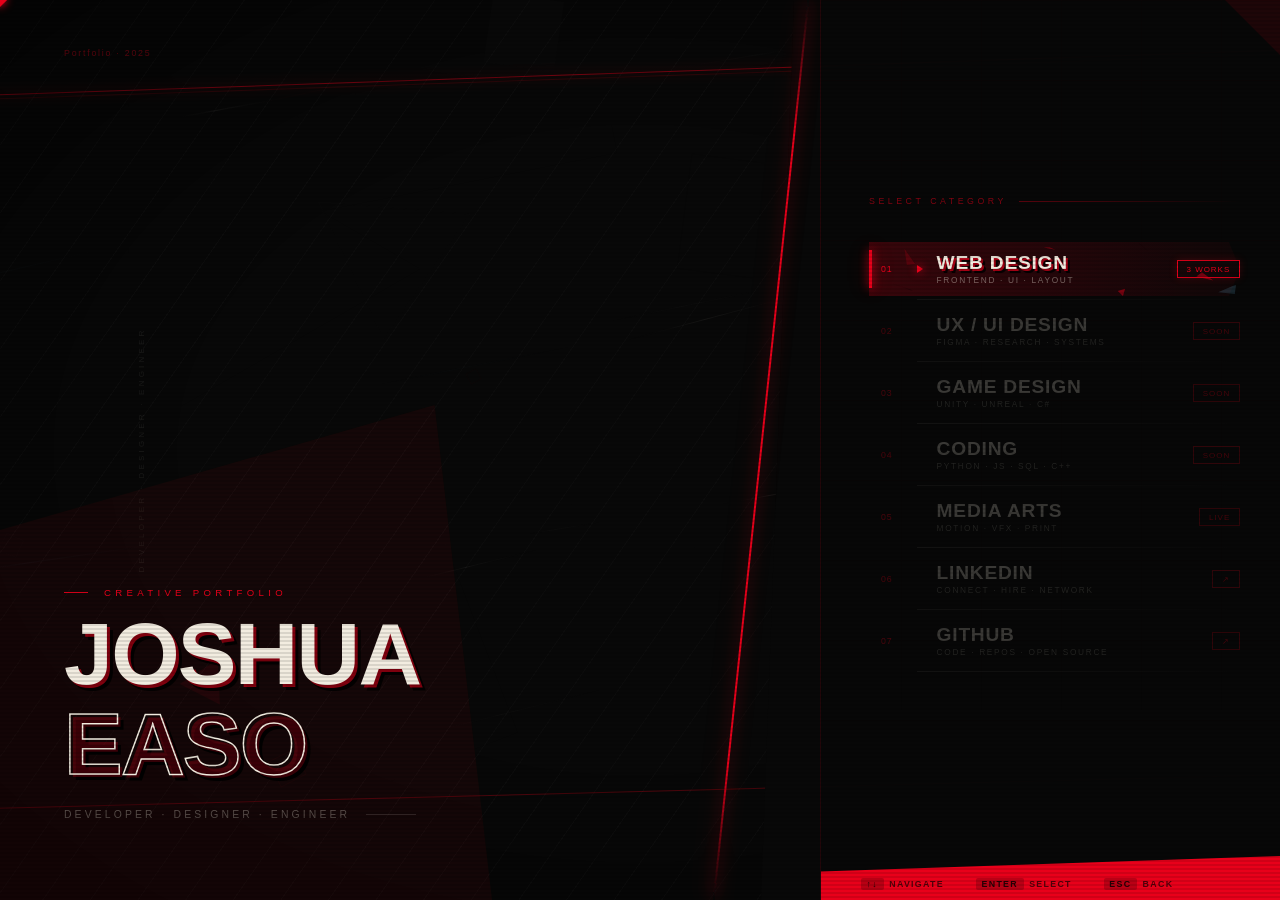
==== commit 37578b51: "Update index.html" ====
--- a/index.html
+++ b/index.html
@@ -428,12 +428,12 @@
         <div class="mi-text"><div class="mi-label">Coding</div><div class="mi-sub">Python · JS · SQL · C++</div></div>
         <span class="mi-tag">Soon</span>
       </li>
-      <li class="mi" data-action="cs">
+      <li class="mi" data-action="mediaarts">
         <div class="mi-frame"></div><div class="mi-bar"></div>
         <svg class="mi-geo" id="geo4"></svg>
         <span class="mi-num">05</span><div class="mi-arr"></div>
         <div class="mi-text"><div class="mi-label">Media Arts</div><div class="mi-sub">Motion · VFX · Print</div></div>
-        <span class="mi-tag">Soon</span>
+        <span class="mi-tag">Live</span>
       </li>
       <li class="mi" data-action="linkedin">
         <div class="mi-frame"></div><div class="mi-bar"></div>
@@ -540,6 +540,7 @@
     if(action==='webdesign')document.getElementById('ovWeb').classList.add('open');
     else if(action==='linkedin')window.open('https://www.linkedin.com/in/joshua-easo-81b1a7196','_blank');
     else if(action==='github')window.open('https://github.com/GoshDaKirby','_blank');
+    else if(action==='mediaarts')window.location.href='media-arts.html';
     else document.getElementById('ovCS').classList.add('open');
   });
 }
@@ -884,3 +885,6 @@
 </script>
 </body>
 </html>
+</script>
+</body>
+</html>
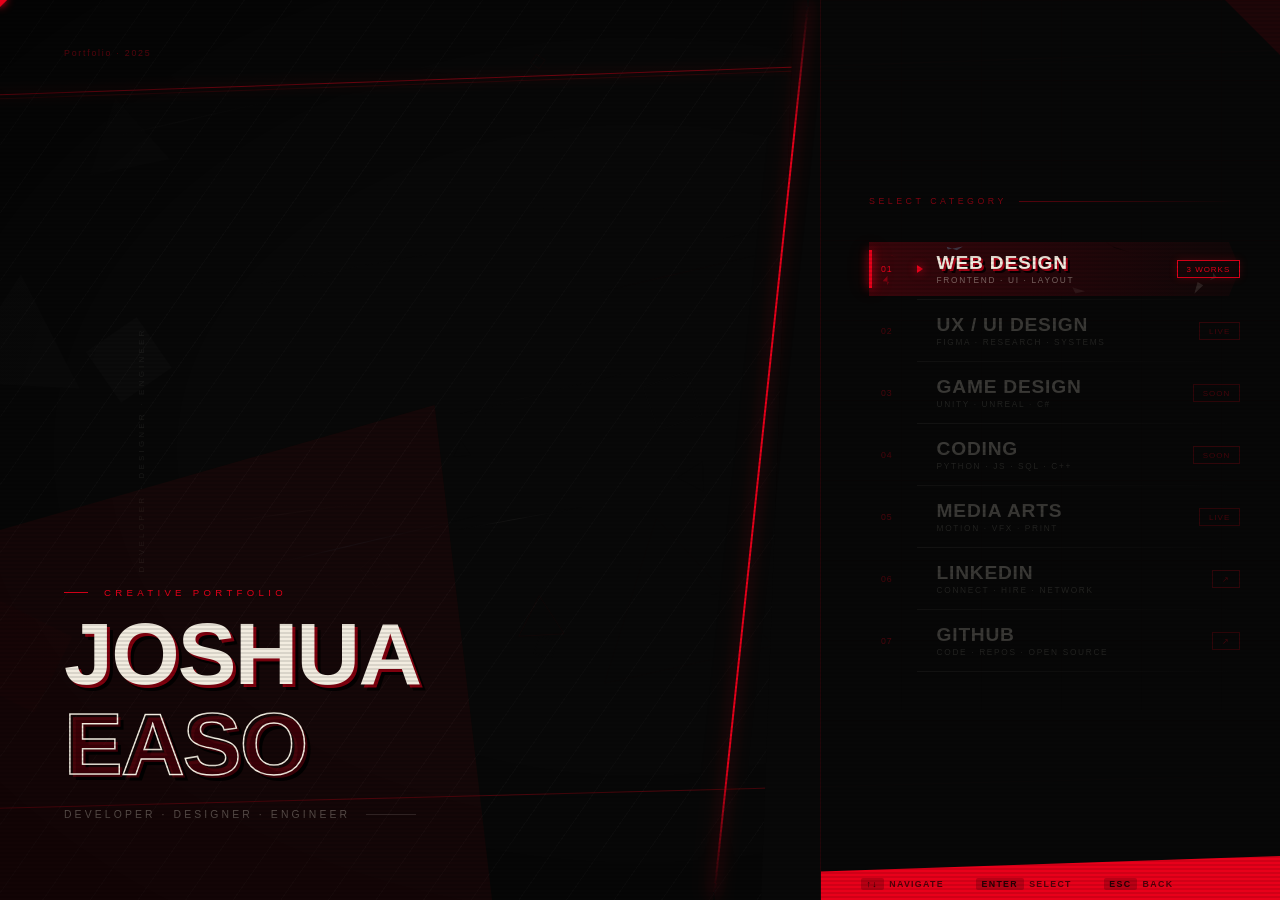
==== commit 1ee55067: "Update index.html" ====
--- a/index.html
+++ b/index.html
@@ -7,13 +7,13 @@
 <link rel="icon" type="image/png" href="GDK.png">
 <style>
 *,*::before,*::after{margin:0;padding:0;box-sizing:border-box;}
- 
+
 :root{
   --red:#e8001a;
   --black:#080808;
   --white:#f2ece0;
 }
- 
+
 html,body{
   width:100%;height:100%;overflow:hidden;
   background:var(--black);
@@ -21,7 +21,7 @@
   cursor:none;
   user-select:none;
 }
- 
+
 #cur{
   position:fixed;z-index:9999;pointer-events:none;
   width:10px;height:10px;
@@ -29,12 +29,12 @@
   transform:translate(-50%,-50%) rotate(45deg);
   box-shadow:0 0 8px var(--red);
 }
- 
+
 .scan{
   position:fixed;inset:0;z-index:800;pointer-events:none;
   background:repeating-linear-gradient(0deg,transparent,transparent 2px,rgba(0,0,0,0.1) 2px,rgba(0,0,0,0.1) 4px);
 }
- 
+
 .bg{position:fixed;inset:0;overflow:hidden;}
 #bgCanvas{position:absolute;inset:0;width:100%;height:100%;}
 .bg::before{
@@ -51,13 +51,13 @@
 .hl1{top:8%;transform:rotate(-2deg);opacity:0.5;box-shadow:0 0 12px var(--red);}
 .hl2{top:8.4%;transform:rotate(-2deg);opacity:0.15;}
 .hl3{bottom:12%;transform:rotate(-1.5deg);opacity:0.3;}
- 
+
 .shell{
   position:fixed;inset:0;z-index:100;
   display:grid;
   grid-template-columns:1fr 460px;
 }
- 
+
 /* LEFT */
 .identity{
   position:relative;
@@ -113,7 +113,7 @@
   display:flex;align-items:center;gap:1rem;
 }
 .id-role::after{content:'';width:50px;height:1px;background:rgba(242,236,224,0.12);}
- 
+
 /* DIAGONAL CUT */
 .cut{
   position:absolute;top:0;right:-1px;
@@ -129,7 +129,7 @@
   box-shadow:0 0 16px rgba(232,0,26,0.6),-3px 0 24px rgba(232,0,26,0.25);
   z-index:51;
 }
- 
+
 /* RIGHT PANEL */
 .panel{
   background:rgba(8,8,8,0.97);
@@ -156,7 +156,7 @@
   display:flex;align-items:center;gap:0.75rem;
 }
 .panel-label::after{content:'';flex:1;height:1px;background:linear-gradient(90deg,rgba(232,0,26,0.4),transparent);}
- 
+
 /* MENU */
 .menu{list-style:none;position:relative;}
 .mi{
@@ -234,7 +234,7 @@
   opacity:0;transition:opacity 0.3s ease;
 }
 .mi.active .mi-geo{opacity:1;}
- 
+
 /* STATUS BAR */
 .statusbar{
   position:absolute;bottom:0;left:0;right:0;height:44px;
@@ -252,7 +252,7 @@
   background:rgba(0,0,0,0.2);padding:0.05rem 0.35rem;
   border-radius:2px;color:rgba(0,0,0,0.8);margin-right:0.35rem;
 }
- 
+
 /* OVERLAY */
 .overlay{
   position:fixed;inset:0;z-index:600;
@@ -329,7 +329,7 @@
 }
 .sub-arr{z-index:1;font-size:0.9rem;color:rgba(232,0,26,0.35);transition:color 0.15s,transform 0.15s;}
 .sub-item:hover .sub-arr{color:var(--red);transform:translateX(4px);}
- 
+
 /* COMING SOON */
 .cs-wrap{text-align:center;padding:0 2.5rem;}
 .cs-diamond{
@@ -353,14 +353,14 @@
 .cs-bar{width:160px;height:2px;background:rgba(242,236,224,0.07);margin:0 auto;overflow:hidden;}
 .cs-fill{height:100%;background:var(--red);animation:prog 2s ease-in-out infinite alternate;box-shadow:0 0 8px var(--red);}
 @keyframes prog{from{width:20%;margin-left:0;}to{width:50%;margin-left:30%;}}
- 
+
 #flash{
   position:fixed;inset:0;z-index:700;
   background:var(--red);opacity:0;pointer-events:none;
   transition:opacity 0.07s;
 }
 #flash.on{opacity:0.4;}
- 
+
 @media(max-width:768px){
   .shell{grid-template-columns:1fr;}
   .identity{display:none;}
@@ -370,7 +370,7 @@
 </style>
 </head>
 <body>
- 
+
 <div id="cur"></div>
 <div id="flash"></div>
 <div class="scan"></div>
@@ -380,7 +380,7 @@
   <div class="hl hl2"></div>
   <div class="hl hl3"></div>
 </div>
- 
+
 <div class="shell">
   <div class="identity">
     <div class="id-slab"></div>
@@ -395,7 +395,7 @@
     <div class="cut"></div>
     <div class="cut-line"></div>
   </div>
- 
+
   <div class="panel">
     <div class="corner"></div>
     <div class="panel-label">Select Category</div>
@@ -407,12 +407,12 @@
         <div class="mi-text"><div class="mi-label">Web Design</div><div class="mi-sub">Frontend · UI · Layout</div></div>
         <span class="mi-tag">3 Works</span>
       </li>
-      <li class="mi" data-action="cs">
+      <li class="mi" data-action="uiux">
         <div class="mi-frame"></div><div class="mi-bar"></div>
         <svg class="mi-geo" id="geo1"></svg>
         <span class="mi-num">02</span><div class="mi-arr"></div>
         <div class="mi-text"><div class="mi-label">UX / UI Design</div><div class="mi-sub">Figma · Research · Systems</div></div>
-        <span class="mi-tag">Soon</span>
+        <span class="mi-tag">Live</span>
       </li>
       <li class="mi" data-action="cs">
         <div class="mi-frame"></div><div class="mi-bar"></div>
@@ -459,7 +459,7 @@
     </div>
   </div>
 </div>
- 
+
 <!-- WEB DESIGN OVERLAY -->
 <div class="overlay" id="ovWeb">
   <div class="overlay-accent"></div>
@@ -485,7 +485,7 @@
     </div>
   </div>
 </div>
- 
+
 <!-- COMING SOON OVERLAY -->
 <div class="overlay" id="ovCS">
   <div class="overlay-accent"></div>
@@ -499,27 +499,27 @@
     </div>
   </div>
 </div>
- 
+
 <script>
 const cur=document.getElementById('cur');
 const flash=document.getElementById('flash');
 const items=Array.from(document.querySelectorAll('.mi'));
 let idx=0;
- 
+
 document.addEventListener('mousemove',e=>{
   cur.style.left=e.clientX+'px';
   cur.style.top=e.clientY+'px';
 });
- 
+
 function setActive(i){
   items.forEach(el=>el.classList.remove('active'));
   items[i].classList.add('active');
   idx=i;
   geoSystem.onSelect(i);
 }
- 
+
 items.forEach((el,i)=>el.addEventListener('mouseenter',()=>setActive(i)));
- 
+
 document.addEventListener('keydown',e=>{
   const anyOpen=document.querySelector('.overlay.open');
   if(anyOpen){if(e.key==='Escape')closeAll();return;}
@@ -527,33 +527,34 @@
   if(e.key==='ArrowUp'){e.preventDefault();setActive(Math.max(idx-1,0));}
   if(e.key==='Enter'){e.preventDefault();trigger(items[idx].dataset.action);}
 });
- 
+
 items.forEach(el=>el.addEventListener('click',()=>trigger(el.dataset.action)));
- 
+
 function doFlash(cb){
   flash.classList.add('on');
   setTimeout(()=>{flash.classList.remove('on');if(cb)cb();},110);
 }
- 
+
 function trigger(action){
   doFlash(()=>{
     if(action==='webdesign')document.getElementById('ovWeb').classList.add('open');
     else if(action==='linkedin')window.open('https://www.linkedin.com/in/joshua-easo-81b1a7196','_blank');
     else if(action==='github')window.open('https://github.com/GoshDaKirby','_blank');
     else if(action==='mediaarts')window.location.href='media-arts.html';
+    else if(action==='uiux')window.location.href='ux-ui.html';
     else document.getElementById('ovCS').classList.add('open');
   });
 }
- 
+
 function closeAll(){
   doFlash(()=>{
     document.querySelectorAll('.overlay').forEach(o=>o.classList.remove('open'));
   });
 }
- 
+
 document.getElementById('webBack').addEventListener('click',closeAll);
 document.getElementById('csBack').addEventListener('click',closeAll);
- 
+
 /* ── GEOMETRY SYSTEM ── */
 const geoSystem = (() => {
   // Colors: black, white, red, light blue
@@ -567,13 +568,13 @@
     'rgba(120,210,255,0.15)',
     'rgba(242,236,224,0.07)',
   ];
- 
+
   // Each item gets its own set of shapes
   const itemStates = items.map((el, i) => {
     const svg = el.querySelector('.mi-geo');
     return { svg, shapes: [], animating: false, slowSpeed: 0.18, fastSpeed: 3.2 };
   });
- 
+
   // Build shapes for a given svg element (called lazily on first activate)
   function initShapes(state) {
     if (state.shapes.length) return;
@@ -582,7 +583,7 @@
     const rect = svg.parentElement.getBoundingClientRect();
     const W = rect.width || 460;
     const H = rect.height || 62;
- 
+
     // Safe zones: shapes live in margins around the text
     // Left margin: 0 to ~48px (num + arr area)
     // Right margin: last ~50px (tag area)
@@ -598,10 +599,10 @@
       // very bottom sliver
       { xMin: 48, xMax: W - 52, yMin: H - 14, yMax: H - 4 },
     ];
- 
+
     const shapeCount = 7;
     const shapes = [];
- 
+
     for (let s = 0; s < shapeCount; s++) {
       const zone = zones[s % zones.length];
       const cx = zone.xMin + Math.random() * (zone.xMax - zone.xMin);
@@ -610,7 +611,7 @@
       const sides = Math.random() < 0.5 ? 3 : 4;
       const size = 4 + Math.random() * 9; // 4–13px
       const fillIdx = Math.floor(Math.random() * FILLS.length);
- 
+
       // Generate vertices around center, clamped to zone
       const verts = [];
       for (let v = 0; v < sides; v++) {
@@ -629,15 +630,15 @@
           ox: vx, oy: vy, // original center
         });
       }
- 
+
       const poly = document.createElementNS('http://www.w3.org/2000/svg','polygon');
       poly.setAttribute('fill', FILLS[fillIdx]);
       poly.setAttribute('stroke', 'none');
       svg.appendChild(poly);
- 
+
       shapes.push({ poly, verts, fillIdx });
     }
- 
+
     // Set svg viewBox to match item size
     svg.setAttribute('viewBox', `0 0 ${W} ${H}`);
     svg.setAttribute('preserveAspectRatio', 'none');
@@ -645,12 +646,12 @@
     state.W = W;
     state.H = H;
   }
- 
+
   function updatePolygon(shape) {
     const pts = shape.verts.map(v => `${v.x.toFixed(2)},${v.y.toFixed(2)}`).join(' ');
     shape.poly.setAttribute('points', pts);
   }
- 
+
   // Set new random targets for all vertices
   function randomizeTargets(state, speed) {
     state.shapes.forEach(shape => {
@@ -663,7 +664,7 @@
     });
     state.currentSpeed = speed;
   }
- 
+
   // Lerp all vertices toward their targets; returns true if still moving
   function lerpShapes(state) {
     const spd = state.currentSpeed || state.slowSpeed;
@@ -684,10 +685,10 @@
     });
     return moving;
   }
- 
+
   let rafId = null;
   let slowDriftTimer = null;
- 
+
   function startLoop() {
     if (rafId) return;
     function loop() {
@@ -698,11 +699,11 @@
     }
     rafId = requestAnimationFrame(loop);
   }
- 
+
   function stopLoop() {
     if (rafId) { cancelAnimationFrame(rafId); rafId = null; }
   }
- 
+
   function scheduleSlow(state) {
     if (slowDriftTimer) clearInterval(slowDriftTimer);
     // Every 2.5s pick new gentle targets
@@ -712,19 +713,19 @@
       }
     }, 2500);
   }
- 
+
   function onSelect(i) {
     // Stop any slow drift timer
     if (slowDriftTimer) clearInterval(slowDriftTimer);
     stopLoop();
- 
+
     const state = itemStates[i];
     initShapes(state);
- 
+
     // Fast burst to new positions
     randomizeTargets(state, state.fastSpeed);
     startLoop();
- 
+
     // After ~600ms, slow down and schedule gentle drift
     setTimeout(() => {
       if (itemStates[idx] === state) {
@@ -733,10 +734,10 @@
       }
     }, 600);
   }
- 
+
   // Kick off initial state
   setTimeout(() => onSelect(0), 100);
- 
+
   return { onSelect };
 })();
 /* ── BACKGROUND CANVAS ── */
@@ -744,17 +745,17 @@
   const canvas = document.getElementById('bgCanvas');
   const ctx = canvas.getContext('2d');
   let W, H;
- 
+
   function resize(){
     W = canvas.width = window.innerWidth;
     H = canvas.height = window.innerHeight;
   }
   resize();
   window.addEventListener('resize', resize);
- 
+
   // ── STREAKS OF LIGHT ──
   const streaks = Array.from({length:18}, ()=>makeStreak());
- 
+
   function makeStreak(){
     const angle = (-15 + Math.random()*8) * Math.PI/180; // nearly horizontal, slight negative tilt
     const speed = 0.08 + Math.random()*0.18;
@@ -773,7 +774,7 @@
           : `rgba(100,200,255,${alpha*0.7})`,
     };
   }
- 
+
   function updateStreak(s){
     s.x += Math.cos(s.angle) * s.speed;
     s.y += Math.sin(s.angle) * s.speed;
@@ -782,7 +783,7 @@
     if(s.y > H+40)  s.y = -40;
     if(s.x < -400)  s.x = W+400;
   }
- 
+
   function drawStreak(s){
     const ex = s.x + Math.cos(s.angle)*s.len;
     const ey = s.y + Math.sin(s.angle)*s.len;
@@ -797,10 +798,10 @@
     ctx.lineWidth = s.w;
     ctx.stroke();
   }
- 
+
   // ── FLOATING GEOMETRY ──
   const geos = Array.from({length:26}, ()=>makeGeo());
- 
+
   function makeGeo(){
     const sides = Math.random()<0.5 ? 3 : 4;
     // tiered sizing: small / medium / large / huge
@@ -833,7 +834,7 @@
       rot: Math.random()*Math.PI*2,
     };
   }
- 
+
   function updateGeo(g){
     g.x   += g.speed.x;
     g.y   += g.speed.y;
@@ -844,7 +845,7 @@
     if(g.y < -buf)   g.y = H+buf;
     if(g.y > H+buf)  g.y = -buf;
   }
- 
+
   function drawGeo(g){
     ctx.save();
     ctx.translate(g.x, g.y);
@@ -867,17 +868,17 @@
     }
     ctx.restore();
   }
- 
+
   // ── RENDER LOOP ──
   function frame(){
     ctx.clearRect(0,0,W,H);
- 
+
     // Draw streaks
     streaks.forEach(s=>{ updateStreak(s); drawStreak(s); });
- 
+
     // Draw geometry
     geos.forEach(g=>{ updateGeo(g); drawGeo(g); });
- 
+
     requestAnimationFrame(frame);
   }
   requestAnimationFrame(frame);
@@ -885,6 +886,3 @@
 </script>
 </body>
 </html>
-</script>
-</body>
-</html>
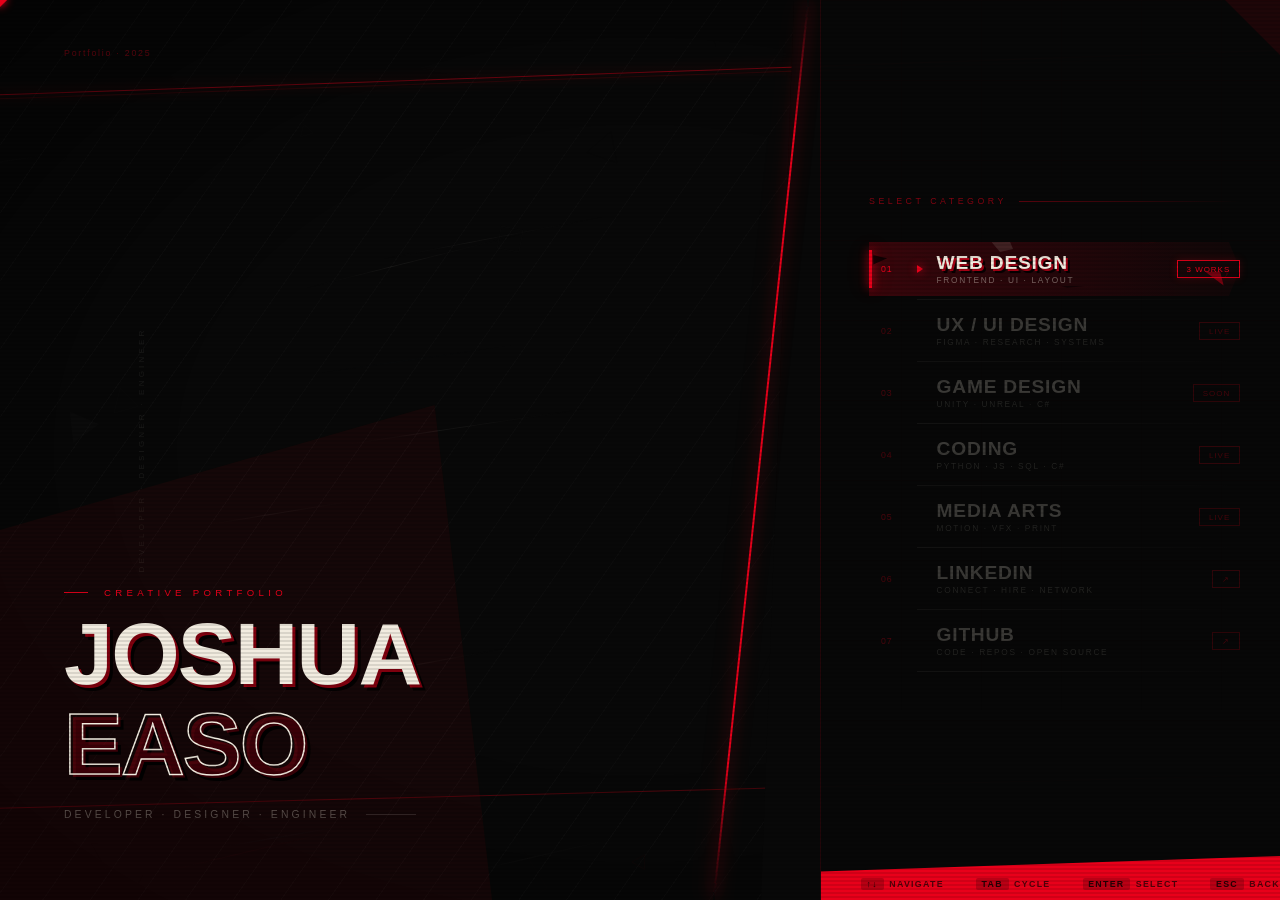
==== commit 0e397701: "Update index.html" ====
--- a/index.html
+++ b/index.html
@@ -421,12 +421,12 @@
         <div class="mi-text"><div class="mi-label">Game Design</div><div class="mi-sub">Unity · Unreal · C#</div></div>
         <span class="mi-tag">Soon</span>
       </li>
-      <li class="mi" data-action="cs">
+      <li class="mi" data-action="coding">
         <div class="mi-frame"></div><div class="mi-bar"></div>
         <svg class="mi-geo" id="geo3"></svg>
         <span class="mi-num">04</span><div class="mi-arr"></div>
-        <div class="mi-text"><div class="mi-label">Coding</div><div class="mi-sub">Python · JS · SQL · C++</div></div>
-        <span class="mi-tag">Soon</span>
+        <div class="mi-text"><div class="mi-label">Coding</div><div class="mi-sub">Python · JS · SQL · C#</div></div>
+        <span class="mi-tag">Live</span>
       </li>
       <li class="mi" data-action="mediaarts">
         <div class="mi-frame"></div><div class="mi-bar"></div>
@@ -451,8 +451,9 @@
       </li>
     </ul>
     <div class="statusbar">
-      <div class="sb-hints">
+      <div class="sb-hints" id="sbHints">
         <span><span class="sb-key">↑↓</span>Navigate</span>
+        <span><span class="sb-key">Tab</span>Cycle</span>
         <span><span class="sb-key">Enter</span>Select</span>
         <span><span class="sb-key">Esc</span>Back</span>
       </div>
@@ -506,11 +507,21 @@
 const items=Array.from(document.querySelectorAll('.mi'));
 let idx=0;
 
+// ── MOBILE DETECTION ──
+// True if touch device OR narrow viewport
+const isMobile=()=>('ontouchstart' in window||navigator.maxTouchPoints>0||window.innerWidth<=900);
+
+// Hide cursor on touch devices
+if('ontouchstart' in window||navigator.maxTouchPoints>0){
+  cur.style.display='none';
+}
+
 document.addEventListener('mousemove',e=>{
   cur.style.left=e.clientX+'px';
   cur.style.top=e.clientY+'px';
 });
 
+// ── MAIN MENU STATE ──
 function setActive(i){
   items.forEach(el=>el.classList.remove('active'));
   items[i].classList.add('active');
@@ -518,17 +529,106 @@
   geoSystem.onSelect(i);
 }
 
-items.forEach((el,i)=>el.addEventListener('mouseenter',()=>setActive(i)));
-
+// Mouse hover — desktop only
+items.forEach((el,i)=>el.addEventListener('mouseenter',()=>{
+  if(!isMobile()) setActive(i);
+}));
+
+// ── CLICK / TAP HANDLER ──
+// Desktop: single click triggers action
+// Mobile: first tap selects (highlights), second tap on already-selected opens
+items.forEach((el,i)=>el.addEventListener('click',()=>{
+  if(isMobile()){
+    if(idx===i && el.classList.contains('active')){
+      // second tap on already-selected item — open it
+      trigger(el.dataset.action);
+    } else {
+      // first tap — just select
+      setActive(i);
+    }
+  } else {
+    // desktop — select + open immediately
+    setActive(i);
+    trigger(el.dataset.action);
+  }
+}));
+
+// ── KEYBOARD NAVIGATION ──
 document.addEventListener('keydown',e=>{
   const anyOpen=document.querySelector('.overlay.open');
-  if(anyOpen){if(e.key==='Escape')closeAll();return;}
+  if(anyOpen){
+    if(e.key==='Escape'){closeAll();return;}
+    // Tab cycles sub-items inside web overlay if open
+    const webOpen=document.getElementById('ovWeb').classList.contains('open');
+    if(webOpen){
+      const subs=Array.from(document.querySelectorAll('.sub-item'));
+      if(e.key==='Tab'){
+        e.preventDefault();
+        const cur=document.querySelector('.sub-item.sub-active');
+        const ci=cur?subs.indexOf(cur):-1;
+        const ni=e.shiftKey?(ci-1+subs.length)%subs.length:(ci+1)%subs.length;
+        subs.forEach(s=>s.classList.remove('sub-active'));
+        subs[ni].classList.add('sub-active');
+        subIdx=ni;
+        return;
+      }
+      if(e.key==='ArrowDown'){e.preventDefault();const subs=Array.from(document.querySelectorAll('.sub-item'));const ci=subs.indexOf(document.querySelector('.sub-item.sub-active'));const ni=Math.min(ci+1,subs.length-1);subs.forEach(s=>s.classList.remove('sub-active'));subs[ni].classList.add('sub-active');subIdx=ni;return;}
+      if(e.key==='ArrowUp'){e.preventDefault();const subs=Array.from(document.querySelectorAll('.sub-item'));const ci=subs.indexOf(document.querySelector('.sub-item.sub-active'));const ni=Math.max(ci-1,0);subs.forEach(s=>s.classList.remove('sub-active'));subs[ni].classList.add('sub-active');subIdx=ni;return;}
+      if(e.key==='Enter'){e.preventDefault();const active=document.querySelector('.sub-item.sub-active');if(active)window.open(active.href,'_blank');return;}
+    }
+    return;
+  }
+  // Main menu navigation
   if(e.key==='ArrowDown'){e.preventDefault();setActive(Math.min(idx+1,items.length-1));}
-  if(e.key==='ArrowUp'){e.preventDefault();setActive(Math.max(idx-1,0));}
-  if(e.key==='Enter'){e.preventDefault();trigger(items[idx].dataset.action);}
+  else if(e.key==='ArrowUp'){e.preventDefault();setActive(Math.max(idx-1,0));}
+  else if(e.key==='Tab'){
+    e.preventDefault();
+    // Tab wraps around — Shift+Tab goes backwards
+    const next=e.shiftKey?(idx-1+items.length)%items.length:(idx+1)%items.length;
+    setActive(next);
+  }
+  else if(e.key==='Enter'){e.preventDefault();trigger(items[idx].dataset.action);}
 });
 
-items.forEach(el=>el.addEventListener('click',()=>trigger(el.dataset.action)));
+// ── SUB-ITEM CLICK / TAP (web overlay) ──
+let subIdx=-1;
+document.querySelectorAll('.sub-item').forEach((el,i)=>{
+  // Mouse hover highlights on desktop
+  el.addEventListener('mouseenter',()=>{
+    if(!isMobile()){
+      document.querySelectorAll('.sub-item').forEach(s=>s.classList.remove('sub-active'));
+      el.classList.add('sub-active');
+      subIdx=i;
+    }
+  });
+  // Click/tap handling
+  el.addEventListener('click',e=>{
+    if(isMobile()){
+      const subs=Array.from(document.querySelectorAll('.sub-item'));
+      if(el.classList.contains('sub-active')){
+        // second tap — navigate
+        // let default anchor behavior fire
+      } else {
+        e.preventDefault();
+        subs.forEach(s=>s.classList.remove('sub-active'));
+        el.classList.add('sub-active');
+        subIdx=i;
+        // Show a small hint
+        showSubHint();
+      }
+    }
+    // desktop: default anchor opens in new tab — no override needed
+  });
+});
+
+// Brief hint on mobile first tap in submenu
+function showSubHint(){
+  const label=document.querySelector('.ov-label');
+  if(!label)return;
+  const orig=label.textContent;
+  label.textContent='Tap again to open →';
+  setTimeout(()=>{label.textContent=orig;},1400);
+}
 
 function doFlash(cb){
   flash.classList.add('on');
@@ -537,11 +637,17 @@
 
 function trigger(action){
   doFlash(()=>{
-    if(action==='webdesign')document.getElementById('ovWeb').classList.add('open');
+    if(action==='webdesign'){
+      // reset sub selection when opening
+      document.querySelectorAll('.sub-item').forEach(s=>s.classList.remove('sub-active'));
+      subIdx=-1;
+      document.getElementById('ovWeb').classList.add('open');
+    }
     else if(action==='linkedin')window.open('https://www.linkedin.com/in/joshua-easo-81b1a7196','_blank');
     else if(action==='github')window.open('https://github.com/GoshDaKirby','_blank');
     else if(action==='mediaarts')window.location.href='media-arts.html';
     else if(action==='uiux')window.location.href='ux-ui.html';
+    else if(action==='coding')window.location.href='coding.html';
     else document.getElementById('ovCS').classList.add('open');
   });
 }
@@ -549,11 +655,21 @@
 function closeAll(){
   doFlash(()=>{
     document.querySelectorAll('.overlay').forEach(o=>o.classList.remove('open'));
+    document.querySelectorAll('.sub-item').forEach(s=>s.classList.remove('sub-active'));
+    subIdx=-1;
   });
 }
 
 document.getElementById('webBack').addEventListener('click',closeAll);
 document.getElementById('csBack').addEventListener('click',closeAll);
+
+// Update status bar hints for mobile
+if(isMobile()){
+  document.getElementById('sbHints').innerHTML=
+    '<span><span class="sb-key">Tap</span>Select</span>'+
+    '<span><span class="sb-key">Tap Again</span>Open</span>'+
+    '<span><span class="sb-key">← Back</span>Return</span>';
+}
 
 /* ── GEOMETRY SYSTEM ── */
 const geoSystem = (() => {
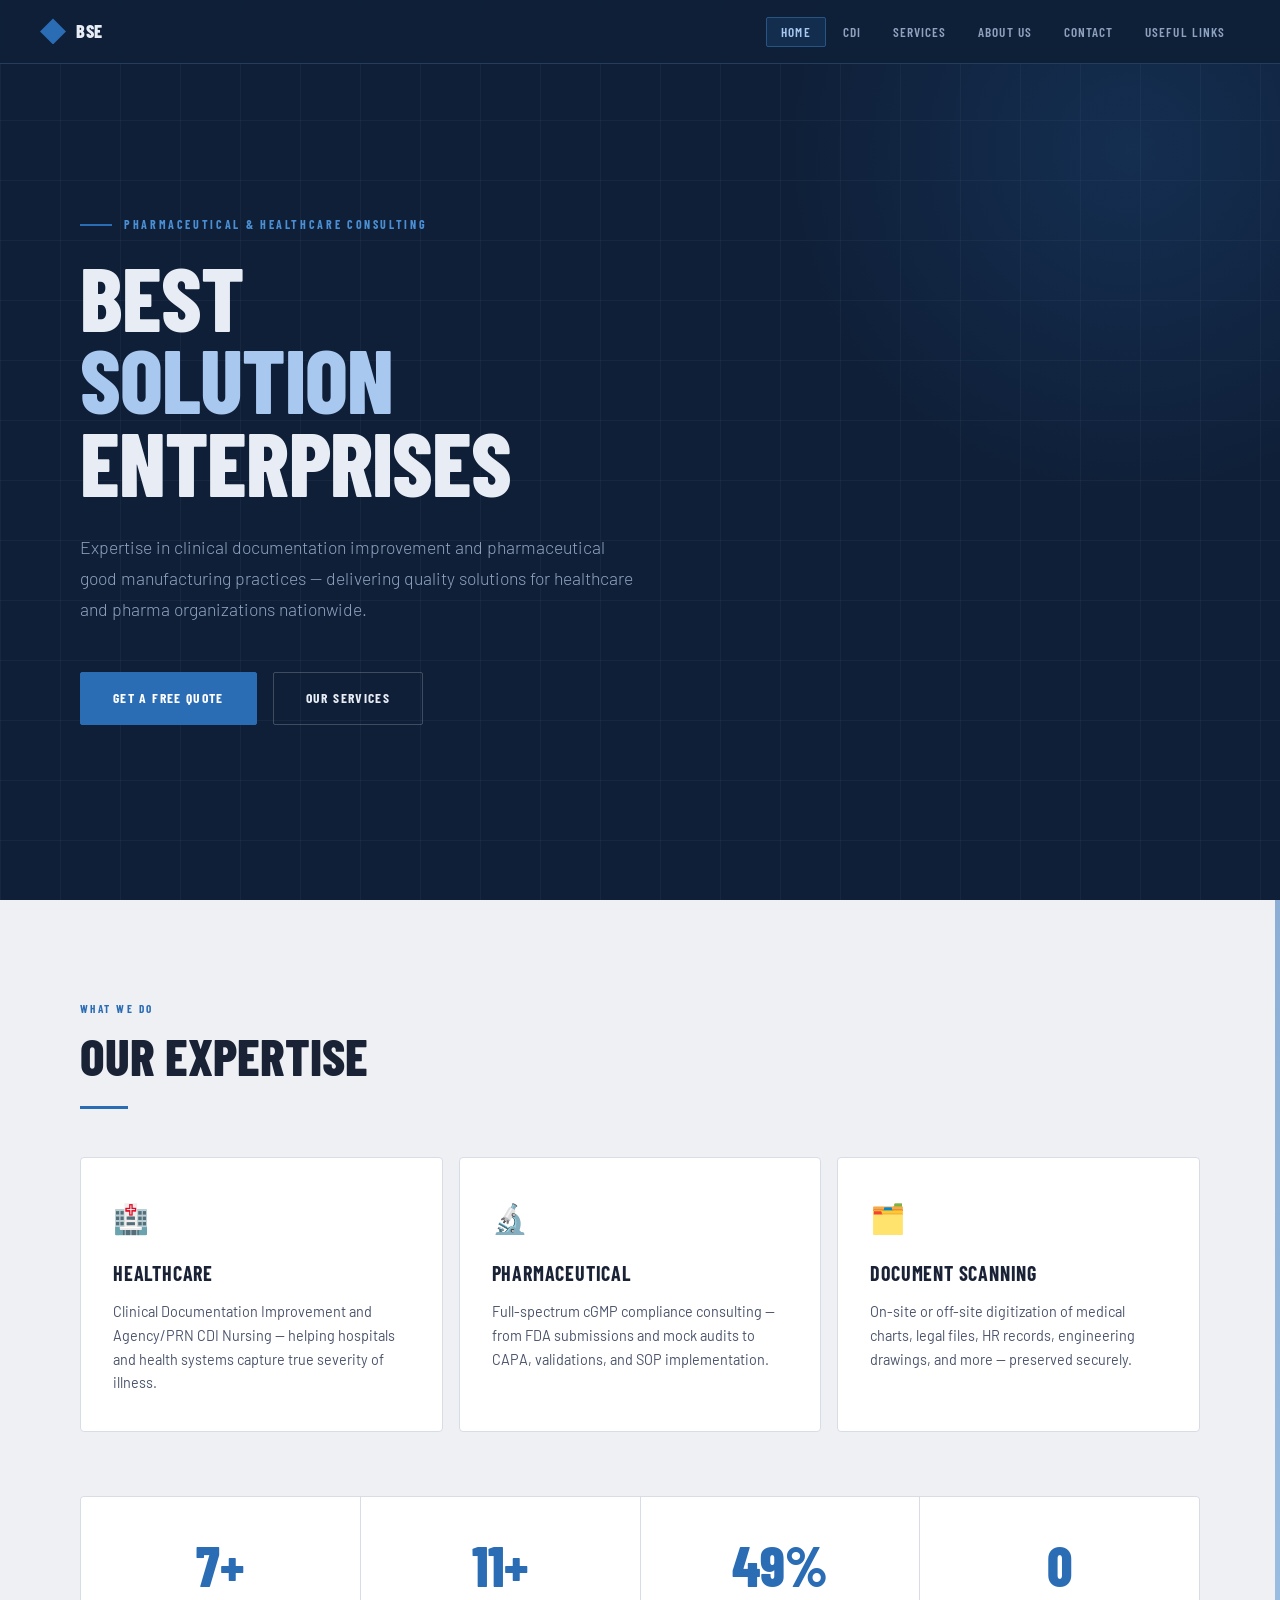
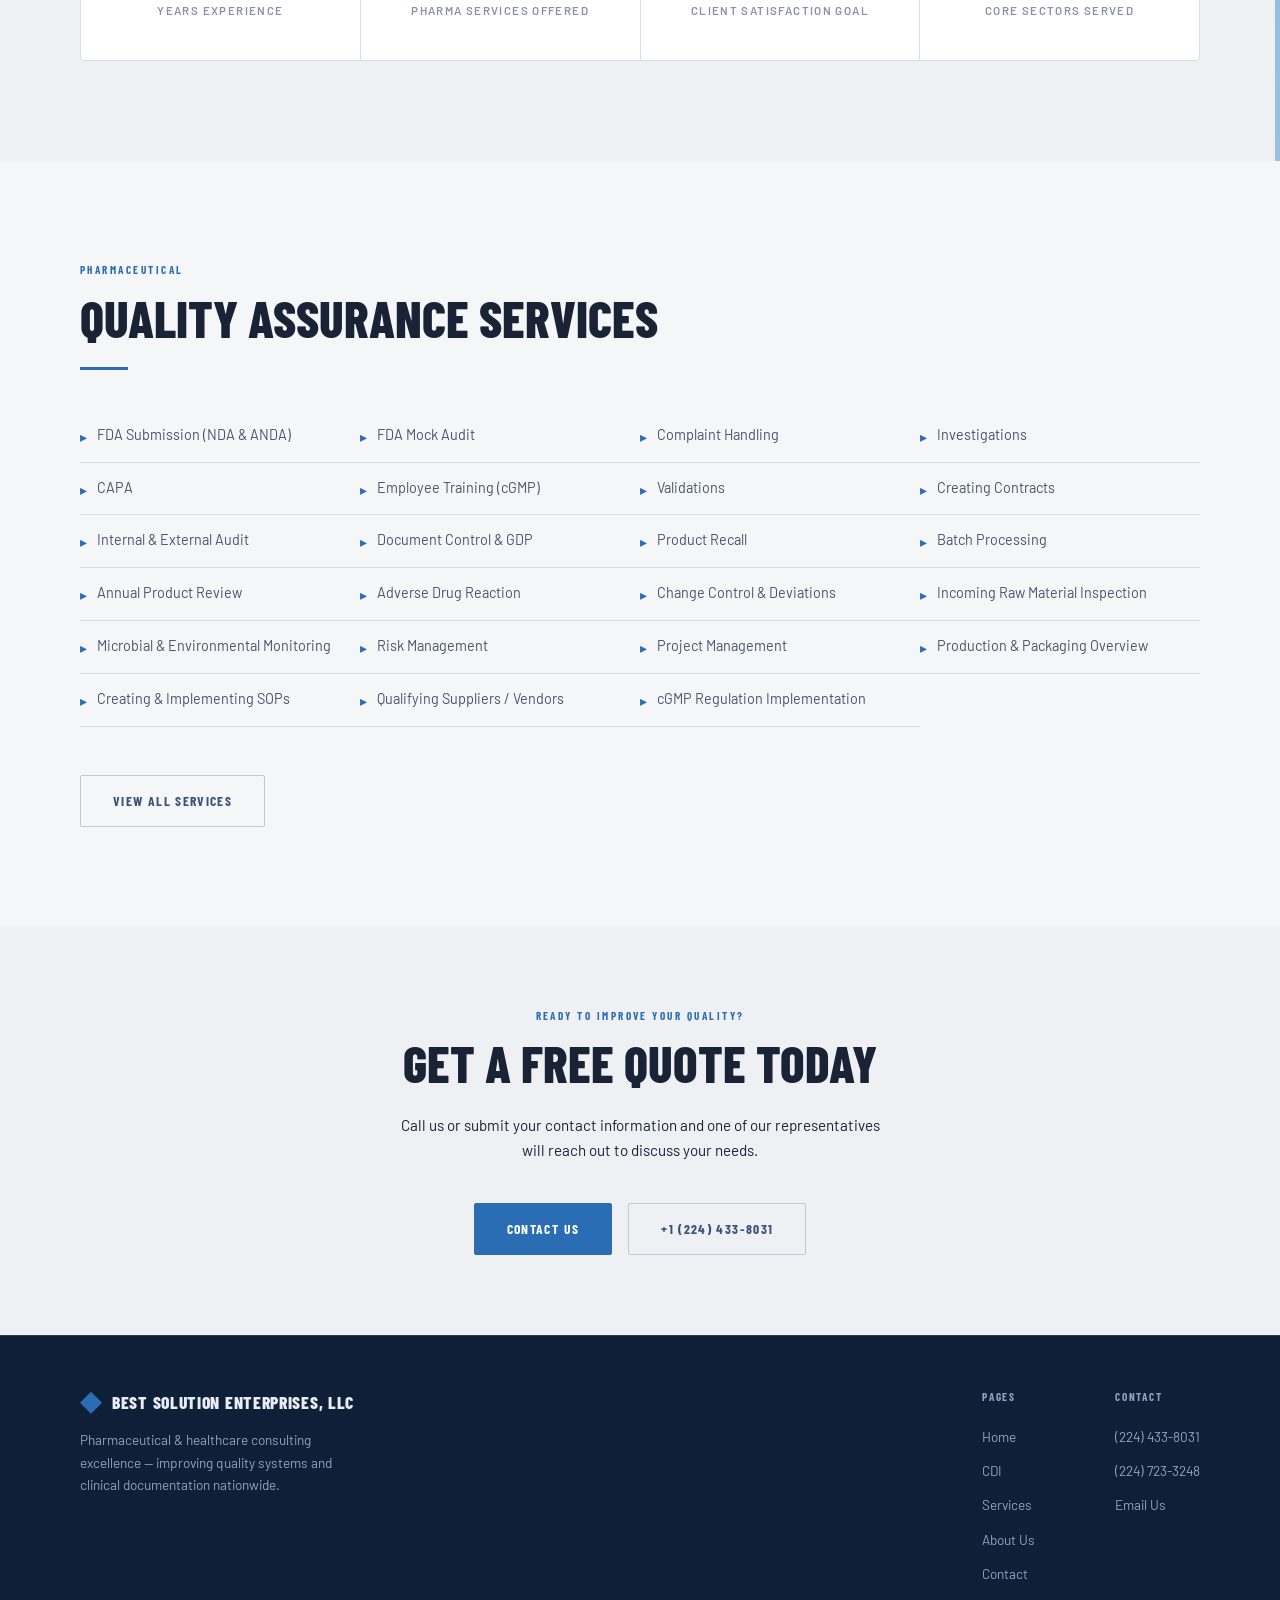
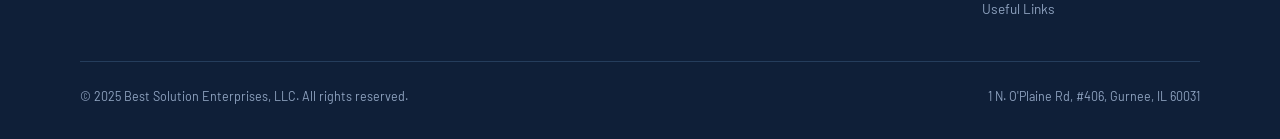
==== commit d22c3a41: "Add files via upload" ====
--- a/index.html
+++ b/index.html
@@ -1,1004 +1,208 @@
 <!DOCTYPE html>
 <html lang="en">
 <head>
-<meta charset="UTF-8">
-<meta name="viewport" content="width=device-width, initial-scale=1.0">
-<title>Joshua Easo — Portfolio</title>
-<link rel="icon" type="image/png" href="GDK.png">
-<style>
-*,*::before,*::after{margin:0;padding:0;box-sizing:border-box;}
-
-:root{
-  --red:#e8001a;
-  --black:#080808;
-  --white:#f2ece0;
-}
-
-html,body{
-  width:100%;height:100%;overflow:hidden;
-  background:var(--black);
-  font-family:'Arial Black','Arial Bold',Arial,sans-serif;
-  cursor:none;
-  user-select:none;
-}
-
-#cur{
-  position:fixed;z-index:9999;pointer-events:none;
-  width:10px;height:10px;
-  background:var(--red);
-  transform:translate(-50%,-50%) rotate(45deg);
-  box-shadow:0 0 8px var(--red);
-}
-
-.scan{
-  position:fixed;inset:0;z-index:800;pointer-events:none;
-  background:repeating-linear-gradient(0deg,transparent,transparent 2px,rgba(0,0,0,0.1) 2px,rgba(0,0,0,0.1) 4px);
-}
-
-.bg{position:fixed;inset:0;overflow:hidden;}
-#bgCanvas{position:absolute;inset:0;width:100%;height:100%;}
-.bg::before{
-  content:'';position:absolute;inset:0;
-  background:repeating-linear-gradient(-55deg,transparent 0,transparent 38px,rgba(255,255,255,0.018) 38px,rgba(255,255,255,0.018) 39px);
-  pointer-events:none;z-index:1;
-}
-.bg::after{
-  content:'';position:absolute;inset:0;
-  background:radial-gradient(ellipse 90% 90% at 50% 50%,transparent 40%,rgba(0,0,0,0.7) 100%);
-  pointer-events:none;z-index:2;
-}
-.hl{position:absolute;left:-5%;width:110%;height:1px;background:var(--red);}
-.hl1{top:8%;transform:rotate(-2deg);opacity:0.5;box-shadow:0 0 12px var(--red);}
-.hl2{top:8.4%;transform:rotate(-2deg);opacity:0.15;}
-.hl3{bottom:12%;transform:rotate(-1.5deg);opacity:0.3;}
-
-.shell{
-  position:fixed;inset:0;z-index:100;
-  display:grid;
-  grid-template-columns:1fr 460px;
-}
-
-/* LEFT */
-.identity{
-  position:relative;
-  display:flex;flex-direction:column;justify-content:flex-end;
-  padding:0 0 5rem 4rem;
-  overflow:hidden;
-}
-.id-slab{
-  position:absolute;bottom:0;left:-10%;
-  width:70%;height:55%;
-  background:var(--red);
-  clip-path:polygon(0 30%,90% 0%,100% 100%,0% 100%);
-  opacity:0.06;z-index:-1;
-}
-.id-vert{
-  position:absolute;left:1.2rem;top:50%;transform:translateY(-50%) rotate(-90deg);
-  font-size:0.5rem;letter-spacing:0.4em;text-transform:uppercase;
-  color:rgba(242,236,224,0.08);font-family:Arial,sans-serif;white-space:nowrap;
-}
-.id-year{
-  position:absolute;top:3rem;left:4rem;
-  font-size:0.55rem;letter-spacing:0.2em;
-  color:rgba(232,0,26,0.35);font-family:Arial,sans-serif;
-}
-.id-eyebrow{
-  font-size:0.6rem;letter-spacing:0.45em;text-transform:uppercase;
-  color:var(--red);margin-bottom:1rem;
-  font-family:Arial,sans-serif;font-weight:400;
-  display:flex;align-items:center;gap:1rem;
-}
-.id-eyebrow::before{content:'';width:1.5rem;height:1px;background:var(--red);}
-.id-name{
-  font-size:clamp(3.5rem,7vw,5.5rem);
-  font-weight:900;letter-spacing:-0.02em;line-height:0.92;
-  text-transform:uppercase;
-}
-.id-name .first{
-  display:block;color:var(--white);
-  text-shadow:3px 3px 0 rgba(232,0,26,0.55),6px 6px 0 rgba(0,0,0,0.85);
-}
-.id-name .last{
-  display:block;
-  color:transparent;
-  -webkit-text-stroke:1.5px var(--white);
-  text-shadow:3px 3px 0 rgba(232,0,26,0.25),6px 6px 0 rgba(0,0,0,0.9);
-  margin-top:0.1em;
-}
-.id-role{
-  margin-top:1.5rem;
-  font-family:Arial,sans-serif;font-weight:400;
-  font-size:0.65rem;letter-spacing:0.3em;text-transform:uppercase;
-  color:rgba(242,236,224,0.3);
-  display:flex;align-items:center;gap:1rem;
-}
-.id-role::after{content:'';width:50px;height:1px;background:rgba(242,236,224,0.12);}
-
-/* DIAGONAL CUT */
-.cut{
-  position:absolute;top:0;right:-1px;
-  width:60px;height:100%;z-index:50;
-  background:var(--black);
-  clip-path:polygon(55% 0%,100% 0%,100% 100%,0% 100%);
-}
-.cut-line{
-  position:absolute;top:0;right:58px;
-  width:2px;height:100%;
-  background:linear-gradient(to bottom,transparent 0%,var(--red) 15%,var(--red) 85%,transparent 100%);
-  transform:skewX(-6deg);
-  box-shadow:0 0 16px rgba(232,0,26,0.6),-3px 0 24px rgba(232,0,26,0.25);
-  z-index:51;
-}
-
-/* RIGHT PANEL */
-.panel{
-  background:rgba(8,8,8,0.97);
-  border-left:1px solid rgba(232,0,26,0.12);
-  display:flex;flex-direction:column;justify-content:center;
-  padding:3rem 2.5rem 5rem 3rem;
-  position:relative;overflow:hidden;
-}
-.panel::before{
-  content:'';position:absolute;inset:0;pointer-events:none;
-  background:linear-gradient(rgba(232,0,26,0.04) 1px,transparent 1px),linear-gradient(90deg,rgba(232,0,26,0.025) 1px,transparent 1px);
-  background-size:80px 80px;
-  mask-image:linear-gradient(to bottom,rgba(0,0,0,0.4) 0%,transparent 100%);
-}
-.corner{
-  position:absolute;top:0;right:0;width:0;height:0;
-  border-style:solid;border-width:0 55px 55px 0;
-  border-color:transparent rgba(232,0,26,0.1) transparent transparent;
-}
-.panel-label{
-  font-size:0.55rem;letter-spacing:0.4em;text-transform:uppercase;
-  color:rgba(232,0,26,0.55);margin-bottom:2rem;
-  font-family:Arial,sans-serif;font-weight:400;
-  display:flex;align-items:center;gap:0.75rem;
-}
-.panel-label::after{content:'';flex:1;height:1px;background:linear-gradient(90deg,rgba(232,0,26,0.4),transparent);}
-
-/* MENU */
-.menu{list-style:none;position:relative;}
-.mi{
-  position:relative;display:flex;align-items:center;
-  gap:0;padding:0;margin:0;cursor:none;height:62px;overflow:visible;
-}
-.mi-frame{
-  position:absolute;inset:4px 0;
-  clip-path:polygon(0% 0%,97% 0%,100% 50%,97% 100%,0% 100%);
-  background:linear-gradient(90deg,rgba(232,0,26,0.22),rgba(232,0,26,0.04));
-  opacity:0;transform:translateX(-20px);
-  transition:opacity 0.18s ease,transform 0.18s cubic-bezier(0.23,1,0.32,1);
-}
-.mi.active .mi-frame{opacity:1;transform:translateX(0);}
-.mi-bar{
-  position:absolute;left:0;top:12px;bottom:12px;width:3px;
-  background:var(--red);
-  box-shadow:0 0 10px var(--red),0 0 20px rgba(232,0,26,0.4);
-  opacity:0;transform:scaleY(0);transform-origin:center;
-  transition:opacity 0.15s,transform 0.15s cubic-bezier(0.23,1,0.32,1);
-}
-.mi.active .mi-bar{opacity:1;transform:scaleY(1);}
-.mi-num{
-  width:3rem;flex-shrink:0;padding-left:0.75rem;
-  font-size:0.55rem;letter-spacing:0.1em;
-  color:rgba(232,0,26,0.3);font-family:Arial,sans-serif;
-  transition:color 0.15s;z-index:1;
-}
-.mi.active .mi-num{color:var(--red);}
-.mi-arr{
-  width:0;height:0;flex-shrink:0;
-  border:solid transparent;border-width:4px 0 4px 6px;
-  border-left-color:transparent;margin-right:0.85rem;
-  transition:border-left-color 0.15s,filter 0.15s;z-index:1;
-}
-.mi.active .mi-arr{border-left-color:var(--red);filter:drop-shadow(0 0 4px var(--red));}
-.mi-text{flex:1;z-index:1;}
-.mi-label{
-  font-size:1.2rem;font-weight:900;letter-spacing:0.04em;
-  text-transform:uppercase;line-height:1;
-  color:rgba(242,236,224,0.22);
-  transition:color 0.15s,text-shadow 0.15s;
-}
-.mi.active .mi-label{
-  color:var(--white);
-  text-shadow:2px 2px 0 rgba(232,0,26,0.65),4px 4px 0 rgba(0,0,0,0.85);
-}
-.mi-sub{
-  font-family:Arial,sans-serif;font-weight:400;
-  font-size:0.52rem;letter-spacing:0.2em;text-transform:uppercase;
-  color:rgba(242,236,224,0.12);margin-top:2px;
-  transition:color 0.15s;
-}
-.mi.active .mi-sub{color:rgba(242,236,224,0.42);}
-.mi-tag{
-  flex-shrink:0;z-index:1;
-  font-family:Arial,sans-serif;font-size:0.5rem;font-weight:400;
-  letter-spacing:0.12em;text-transform:uppercase;
-  padding:0.2rem 0.55rem;
-  border:1px solid rgba(232,0,26,0.18);
-  color:rgba(232,0,26,0.28);
-  transition:all 0.15s;
-}
-.mi.active .mi-tag{
-  border-color:var(--red);color:var(--red);
-  box-shadow:0 0 8px rgba(232,0,26,0.2);
-}
-.mi::after{
-  content:'';position:absolute;bottom:0;left:3rem;right:0;
-  height:1px;background:linear-gradient(90deg,rgba(242,236,224,0.05),transparent);
-}
-.mi-geo{
-  position:absolute;inset:0;overflow:visible;
-  pointer-events:none;z-index:0;
-  opacity:0;transition:opacity 0.3s ease;
-}
-.mi.active .mi-geo{opacity:1;}
-
-/* STATUS BAR */
-.statusbar{
-  position:absolute;bottom:0;left:0;right:0;height:44px;
-  background:var(--red);
-  clip-path:polygon(0 35%,100% 0%,100% 100%,0% 100%);
-  display:flex;align-items:flex-end;padding:0 2.5rem 0.7rem;z-index:200;
-}
-.sb-hints{
-  display:flex;gap:2rem;
-  font-family:Arial,sans-serif;font-size:0.55rem;
-  letter-spacing:0.15em;text-transform:uppercase;
-  color:rgba(0,0,0,0.65);font-weight:700;
-}
-.sb-key{
-  background:rgba(0,0,0,0.2);padding:0.05rem 0.35rem;
-  border-radius:2px;color:rgba(0,0,0,0.8);margin-right:0.35rem;
-}
-
-/* OVERLAY */
-.overlay{
-  position:fixed;inset:0;z-index:600;
-  display:flex;flex-direction:column;align-items:center;justify-content:center;
-  background:rgba(6,6,6,0.97);
-  pointer-events:none;opacity:0;
-  transition:opacity 0.2s;
-}
-.overlay.open{pointer-events:all;opacity:1;}
-.overlay-inner{
-  width:100%;max-width:640px;
-  transform:translateX(60px) skewX(-2deg);
-  opacity:0;
-  transition:transform 0.35s cubic-bezier(0.23,1,0.32,1),opacity 0.3s ease;
-}
-.overlay.open .overlay-inner{transform:translateX(0) skewX(0deg);opacity:1;}
-.overlay-accent{
-  position:absolute;top:0;left:0;
-  width:3px;height:100%;
-  background:linear-gradient(to bottom,transparent,var(--red) 20%,var(--red) 80%,transparent);
-  box-shadow:0 0 20px rgba(232,0,26,0.4);
-}
-.ov-back{
-  position:absolute;top:2rem;left:2.5rem;
-  font-family:Arial,sans-serif;font-size:0.6rem;
-  letter-spacing:0.2em;text-transform:uppercase;
-  color:var(--red);cursor:none;
-  display:flex;align-items:center;gap:0.6rem;
-  border:1px solid rgba(232,0,26,0.35);padding:0.4rem 0.9rem;
-  transition:background 0.15s;
-}
-.ov-back:hover{background:rgba(232,0,26,0.1);}
-.ov-label{
-  font-family:Arial,sans-serif;font-size:0.6rem;
-  letter-spacing:0.4em;text-transform:uppercase;
-  color:var(--red);margin-bottom:2.5rem;
-  display:flex;align-items:center;gap:1rem;padding:0 2.5rem;
-}
-.ov-label::after{content:'';flex:1;height:1px;background:linear-gradient(90deg,rgba(232,0,26,0.5),transparent);}
-.sub-list{padding:0 2.5rem;}
-.sub-item{
-  position:relative;
-  display:flex;align-items:center;gap:1.5rem;
-  padding:1.1rem 1.25rem;
-  border-bottom:1px solid rgba(242,236,224,0.05);
-  cursor:none;text-decoration:none;overflow:hidden;
-  transition:background 0.15s;
-}
-.sub-item:first-child{border-top:1px solid rgba(242,236,224,0.05);}
-.sub-item::before{
-  content:'';position:absolute;inset:0;
-  clip-path:polygon(0% 0%,97% 0%,100% 50%,97% 100%,0% 100%);
-  background:linear-gradient(90deg,rgba(232,0,26,0.15),transparent);
-  opacity:0;transform:translateX(-10px);
-  transition:opacity 0.15s,transform 0.15s cubic-bezier(0.23,1,0.32,1);
-}
-.sub-item:hover::before{opacity:1;transform:translateX(0);}
-.sub-n{font-size:0.55rem;color:rgba(232,0,26,0.4);font-family:Arial,sans-serif;width:1.5rem;flex-shrink:0;z-index:1;}
-.sub-info{flex:1;z-index:1;}
-.sub-name{
-  font-size:1.3rem;font-weight:900;
-  text-transform:uppercase;letter-spacing:0.04em;
-  color:rgba(242,236,224,0.65);line-height:1;
-  transition:color 0.15s,text-shadow 0.15s;
-}
-.sub-item:hover .sub-name{
-  color:var(--white);
-  text-shadow:2px 2px 0 rgba(232,0,26,0.6),4px 4px 0 rgba(0,0,0,0.8);
-}
-.sub-desc{
-  font-family:Arial,sans-serif;font-size:0.6rem;
-  letter-spacing:0.15em;text-transform:uppercase;
-  color:rgba(242,236,224,0.22);margin-top:3px;
-}
-.sub-arr{z-index:1;font-size:0.9rem;color:rgba(232,0,26,0.35);transition:color 0.15s,transform 0.15s;}
-.sub-item:hover .sub-arr{color:var(--red);transform:translateX(4px);}
-
-/* COMING SOON */
-.cs-wrap{text-align:center;padding:0 2.5rem;}
-.cs-diamond{
-  width:60px;height:60px;border:2px solid rgba(232,0,26,0.55);
-  transform:rotate(45deg);margin:0 auto 2.5rem;
-  display:flex;align-items:center;justify-content:center;
-  animation:diam 3s ease-in-out infinite;
-}
-@keyframes diam{0%,100%{box-shadow:0 0 20px rgba(232,0,26,0.15);}50%{box-shadow:0 0 40px rgba(232,0,26,0.45);}}
-.cs-title{
-  font-size:3rem;font-weight:900;letter-spacing:0.08em;
-  text-transform:uppercase;color:var(--white);
-  text-shadow:3px 3px 0 rgba(232,0,26,0.5),6px 6px 0 rgba(0,0,0,0.9);
-  margin-bottom:0.75rem;
-}
-.cs-sub{
-  font-family:Arial,sans-serif;font-size:0.65rem;
-  letter-spacing:0.3em;text-transform:uppercase;
-  color:rgba(242,236,224,0.22);margin-bottom:3rem;
-}
-.cs-bar{width:160px;height:2px;background:rgba(242,236,224,0.07);margin:0 auto;overflow:hidden;}
-.cs-fill{height:100%;background:var(--red);animation:prog 2s ease-in-out infinite alternate;box-shadow:0 0 8px var(--red);}
-@keyframes prog{from{width:20%;margin-left:0;}to{width:50%;margin-left:30%;}}
-
-#flash{
-  position:fixed;inset:0;z-index:700;
-  background:var(--red);opacity:0;pointer-events:none;
-  transition:opacity 0.07s;
-}
-#flash.on{opacity:0.4;}
-
-@media(max-width:768px){
-  .shell{grid-template-columns:1fr;}
-  .identity{display:none;}
-  .panel{padding:5rem 1.5rem 4rem;}
-  .mi-label{font-size:1rem;}
-}
-</style>
+  <meta charset="UTF-8" />
+  <meta name="viewport" content="width=device-width, initial-scale=1.0" />
+  <title>Best Solution Enterprises, LLC — Home</title>
+  <meta name="description" content="Best Solution Enterprises offers expert consulting in pharmaceutical quality assurance, clinical documentation improvement, and document scanning services." />
+  <link rel="stylesheet" href="assets/css/style.css" />
 </head>
 <body>
 
-<div id="cur"></div>
-<div id="flash"></div>
-<div class="scan"></div>
-<div class="bg">
-  <canvas id="bgCanvas"></canvas>
-  <div class="hl hl1"></div>
-  <div class="hl hl2"></div>
-  <div class="hl hl3"></div>
-</div>
-
-<div class="shell">
-  <div class="identity">
-    <div class="id-slab"></div>
-    <div class="id-vert">Developer · Designer · Engineer</div>
-    <div class="id-year">Portfolio · 2025</div>
-    <div class="id-eyebrow">Creative Portfolio</div>
-    <div class="id-name">
-      <span class="first">Joshua</span>
-      <span class="last">Easo</span>
-    </div>
-    <div class="id-role">Developer · Designer · Engineer</div>
-    <div class="cut"></div>
-    <div class="cut-line"></div>
+  <!-- NAVBAR -->
+  <nav id="navbar">
+    <a href="index.html" class="nav-logo">
+      <span class="logo-mark"></span>
+      BSE
+    </a>
+    <ul class="nav-links">
+      <li><a href="index.html">Home</a></li>
+      <li><a href="cdi.html">CDI</a></li>
+      <li><a href="services.html">Services</a></li>
+      <li><a href="about.html">About Us</a></li>
+      <li><a href="contact.html">Contact</a></li>
+      <li><a href="links.html">Useful Links</a></li>
+    </ul>
+    <div class="nav-hamburger" id="nav-hamburger" aria-label="Toggle menu">
+      <span></span><span></span><span></span>
+    </div>
+  </nav>
+
+  <div class="nav-drawer" id="nav-drawer">
+    <a href="index.html">Home</a>
+    <a href="cdi.html">CDI</a>
+    <a href="services.html">Services</a>
+    <a href="about.html">About Us</a>
+    <a href="contact.html">Contact</a>
+    <a href="links.html">Useful Links</a>
   </div>
 
-  <div class="panel">
-    <div class="corner"></div>
-    <div class="panel-label">Select Category</div>
-    <ul class="menu" id="menu">
-      <li class="mi active" data-action="webdesign">
-        <div class="mi-frame"></div><div class="mi-bar"></div>
-        <svg class="mi-geo" id="geo0"></svg>
-        <span class="mi-num">01</span><div class="mi-arr"></div>
-        <div class="mi-text"><div class="mi-label">Web Design</div><div class="mi-sub">Frontend · UI · Layout</div></div>
-        <span class="mi-tag">3 Works</span>
-      </li>
-      <li class="mi" data-action="uiux">
-        <div class="mi-frame"></div><div class="mi-bar"></div>
-        <svg class="mi-geo" id="geo1"></svg>
-        <span class="mi-num">02</span><div class="mi-arr"></div>
-        <div class="mi-text"><div class="mi-label">UX / UI Design</div><div class="mi-sub">Figma · Research · Systems</div></div>
-        <span class="mi-tag">Live</span>
-      </li>
-      <li class="mi" data-action="cs">
-        <div class="mi-frame"></div><div class="mi-bar"></div>
-        <svg class="mi-geo" id="geo2"></svg>
-        <span class="mi-num">03</span><div class="mi-arr"></div>
-        <div class="mi-text"><div class="mi-label">Game Design</div><div class="mi-sub">Unity · Unreal · C#</div></div>
-        <span class="mi-tag">Soon</span>
-      </li>
-      <li class="mi" data-action="coding">
-        <div class="mi-frame"></div><div class="mi-bar"></div>
-        <svg class="mi-geo" id="geo3"></svg>
-        <span class="mi-num">04</span><div class="mi-arr"></div>
-        <div class="mi-text"><div class="mi-label">Coding</div><div class="mi-sub">Python · JS · SQL · C#</div></div>
-        <span class="mi-tag">Live</span>
-      </li>
-      <li class="mi" data-action="mediaarts">
-        <div class="mi-frame"></div><div class="mi-bar"></div>
-        <svg class="mi-geo" id="geo4"></svg>
-        <span class="mi-num">05</span><div class="mi-arr"></div>
-        <div class="mi-text"><div class="mi-label">Media Arts</div><div class="mi-sub">Motion · VFX · Print</div></div>
-        <span class="mi-tag">Live</span>
-      </li>
-      <li class="mi" data-action="linkedin">
-        <div class="mi-frame"></div><div class="mi-bar"></div>
-        <svg class="mi-geo" id="geo5"></svg>
-        <span class="mi-num">06</span><div class="mi-arr"></div>
-        <div class="mi-text"><div class="mi-label">LinkedIn</div><div class="mi-sub">Connect · Hire · Network</div></div>
-        <span class="mi-tag">↗</span>
-      </li>
-      <li class="mi" data-action="github">
-        <div class="mi-frame"></div><div class="mi-bar"></div>
-        <svg class="mi-geo" id="geo6"></svg>
-        <span class="mi-num">07</span><div class="mi-arr"></div>
-        <div class="mi-text"><div class="mi-label">GitHub</div><div class="mi-sub">Code · Repos · Open Source</div></div>
-        <span class="mi-tag">↗</span>
-      </li>
+  <!-- HERO -->
+  <section class="hero">
+    <div class="hero-bg-grid"></div>
+    <div class="hero-bg-glow"></div>
+
+    <p class="hero-eyebrow fade-up">Pharmaceutical &amp; Healthcare Consulting</p>
+
+    <h1 class="fade-up">
+      Best<br />
+      <span>Solution</span><br />
+      Enterprises
+    </h1>
+
+    <p class="hero-sub fade-up">
+      Expertise in clinical documentation improvement and pharmaceutical
+      good manufacturing practices — delivering quality solutions for
+      healthcare and pharma organizations nationwide.
+    </p>
+
+    <div class="hero-cta-group fade-up">
+      <a href="contact.html" class="btn btn-primary">Get a Free Quote</a>
+      <a href="services.html" class="btn btn-outline">Our Services</a>
+    </div>
+  </section>
+
+  <!-- EXPERTISE OVERVIEW -->
+  <section class="section section-alt">
+    <div class="stripe-accent"></div>
+
+    <p class="section-label fade-up">What We Do</p>
+    <h2 class="section-title fade-up">Our Expertise</h2>
+    <div class="section-divider fade-up"></div>
+
+    <div class="card-grid">
+
+      <div class="card fade-up">
+        <span class="card-icon">🏥</span>
+        <h3>Healthcare</h3>
+        <p>Clinical Documentation Improvement and Agency/PRN CDI Nursing — helping hospitals and health systems capture true severity of illness.</p>
+      </div>
+
+      <div class="card fade-up">
+        <span class="card-icon">🔬</span>
+        <h3>Pharmaceutical</h3>
+        <p>Full-spectrum cGMP compliance consulting — from FDA submissions and mock audits to CAPA, validations, and SOP implementation.</p>
+      </div>
+
+      <div class="card fade-up">
+        <span class="card-icon">🗂️</span>
+        <h3>Document Scanning</h3>
+        <p>On-site or off-site digitization of medical charts, legal files, HR records, engineering drawings, and more — preserved securely.</p>
+      </div>
+
+    </div>
+
+    <!-- Stat bar -->
+    <div class="stat-row">
+      <div class="stat-item fade-up">
+        <span class="stat-num" data-target="16" data-suffix="+">16+</span>
+        <span class="stat-label">Years Experience</span>
+      </div>
+      <div class="stat-item fade-up">
+        <span class="stat-num" data-target="23" data-suffix="+">23+</span>
+        <span class="stat-label">Pharma Services Offered</span>
+      </div>
+      <div class="stat-item fade-up">
+        <span class="stat-num" data-target="100" data-suffix="%">100%</span>
+        <span class="stat-label">Client Satisfaction Goal</span>
+      </div>
+      <div class="stat-item fade-up">
+        <span class="stat-num" data-target="2" data-suffix="">2</span>
+        <span class="stat-label">Core Sectors Served</span>
+      </div>
+    </div>
+  </section>
+
+  <!-- PHARMA SERVICES PREVIEW -->
+  <section class="section">
+    <p class="section-label fade-up">Pharmaceutical</p>
+    <h2 class="section-title fade-up">Quality Assurance Services</h2>
+    <div class="section-divider fade-up"></div>
+
+    <ul class="service-list">
+      <li class="fade-up">FDA Submission (NDA &amp; ANDA)</li>
+      <li class="fade-up">FDA Mock Audit</li>
+      <li class="fade-up">Complaint Handling</li>
+      <li class="fade-up">Investigations</li>
+      <li class="fade-up">CAPA</li>
+      <li class="fade-up">Employee Training (cGMP)</li>
+      <li class="fade-up">Validations</li>
+      <li class="fade-up">Creating Contracts</li>
+      <li class="fade-up">Internal &amp; External Audit</li>
+      <li class="fade-up">Document Control &amp; GDP</li>
+      <li class="fade-up">Product Recall</li>
+      <li class="fade-up">Batch Processing</li>
+      <li class="fade-up">Annual Product Review</li>
+      <li class="fade-up">Adverse Drug Reaction</li>
+      <li class="fade-up">Change Control &amp; Deviations</li>
+      <li class="fade-up">Incoming Raw Material Inspection</li>
+      <li class="fade-up">Microbial &amp; Environmental Monitoring</li>
+      <li class="fade-up">Risk Management</li>
+      <li class="fade-up">Project Management</li>
+      <li class="fade-up">Production &amp; Packaging Overview</li>
+      <li class="fade-up">Creating &amp; Implementing SOPs</li>
+      <li class="fade-up">Qualifying Suppliers / Vendors</li>
+      <li class="fade-up">cGMP Regulation Implementation</li>
     </ul>
-    <div class="statusbar">
-      <div class="sb-hints" id="sbHints">
-        <span><span class="sb-key">↑↓</span>Navigate</span>
-        <span><span class="sb-key">Tab</span>Cycle</span>
-        <span><span class="sb-key">Enter</span>Select</span>
-        <span><span class="sb-key">Esc</span>Back</span>
-      </div>
-    </div>
-  </div>
-</div>
-
-<!-- WEB DESIGN OVERLAY -->
-<div class="overlay" id="ovWeb">
-  <div class="overlay-accent"></div>
-  <div class="ov-back" id="webBack">← Back</div>
-  <div class="overlay-inner">
-    <div class="ov-label">Web Design — Select Project</div>
-    <div class="sub-list">
-      <a class="sub-item" href="aria-landing.html" target="_blank">
-        <span class="sub-n">01</span>
-        <div class="sub-info"><div class="sub-name">ARIA</div><div class="sub-desc">Product Landing Page · Futuristic Tech</div></div>
-        <span class="sub-arr">→</span>
-      </a>
-      <a class="sub-item" href="obsidian-restaurant.html" target="_blank">
-        <span class="sub-n">02</span>
-        <div class="sub-info"><div class="sub-name">OBSIDIAN</div><div class="sub-desc">Fine Dining Restaurant · Dark Luxury</div></div>
-        <span class="sub-arr">→</span>
-      </a>
-      <a class="sub-item" href="nova-agency.html" target="_blank">
-        <span class="sub-n">03</span>
-        <div class="sub-info"><div class="sub-name">NOVA Studio</div><div class="sub-desc">Creative Agency · Techy Futuristic</div></div>
-        <span class="sub-arr">→</span>
-      </a>
-    </div>
-  </div>
-</div>
-
-<!-- COMING SOON OVERLAY -->
-<div class="overlay" id="ovCS">
-  <div class="overlay-accent"></div>
-  <div class="ov-back" id="csBack">← Back</div>
-  <div class="overlay-inner">
-    <div class="cs-wrap">
-      <div class="cs-diamond"></div>
-      <div class="cs-title">Coming Soon</div>
-      <div class="cs-sub">This section is under construction</div>
-      <div class="cs-bar"><div class="cs-fill"></div></div>
-    </div>
-  </div>
-</div>
-
-<script>
-const cur=document.getElementById('cur');
-const flash=document.getElementById('flash');
-const items=Array.from(document.querySelectorAll('.mi'));
-let idx=0;
-
-// ── MOBILE DETECTION ──
-// True if touch device OR narrow viewport
-const isMobile=()=>('ontouchstart' in window||navigator.maxTouchPoints>0||window.innerWidth<=900);
-
-// Hide cursor on touch devices
-if('ontouchstart' in window||navigator.maxTouchPoints>0){
-  cur.style.display='none';
-}
-
-document.addEventListener('mousemove',e=>{
-  cur.style.left=e.clientX+'px';
-  cur.style.top=e.clientY+'px';
-});
-
-// ── MAIN MENU STATE ──
-function setActive(i){
-  items.forEach(el=>el.classList.remove('active'));
-  items[i].classList.add('active');
-  idx=i;
-  geoSystem.onSelect(i);
-}
-
-// Mouse hover — desktop only
-items.forEach((el,i)=>el.addEventListener('mouseenter',()=>{
-  if(!isMobile()) setActive(i);
-}));
-
-// ── CLICK / TAP HANDLER ──
-// Desktop: single click triggers action
-// Mobile: first tap selects (highlights), second tap on already-selected opens
-items.forEach((el,i)=>el.addEventListener('click',()=>{
-  if(isMobile()){
-    if(idx===i && el.classList.contains('active')){
-      // second tap on already-selected item — open it
-      trigger(el.dataset.action);
-    } else {
-      // first tap — just select
-      setActive(i);
-    }
-  } else {
-    // desktop — select + open immediately
-    setActive(i);
-    trigger(el.dataset.action);
-  }
-}));
-
-// ── KEYBOARD NAVIGATION ──
-document.addEventListener('keydown',e=>{
-  const anyOpen=document.querySelector('.overlay.open');
-  if(anyOpen){
-    if(e.key==='Escape'){closeAll();return;}
-    // Tab cycles sub-items inside web overlay if open
-    const webOpen=document.getElementById('ovWeb').classList.contains('open');
-    if(webOpen){
-      const subs=Array.from(document.querySelectorAll('.sub-item'));
-      if(e.key==='Tab'){
-        e.preventDefault();
-        const cur=document.querySelector('.sub-item.sub-active');
-        const ci=cur?subs.indexOf(cur):-1;
-        const ni=e.shiftKey?(ci-1+subs.length)%subs.length:(ci+1)%subs.length;
-        subs.forEach(s=>s.classList.remove('sub-active'));
-        subs[ni].classList.add('sub-active');
-        subIdx=ni;
-        return;
-      }
-      if(e.key==='ArrowDown'){e.preventDefault();const subs=Array.from(document.querySelectorAll('.sub-item'));const ci=subs.indexOf(document.querySelector('.sub-item.sub-active'));const ni=Math.min(ci+1,subs.length-1);subs.forEach(s=>s.classList.remove('sub-active'));subs[ni].classList.add('sub-active');subIdx=ni;return;}
-      if(e.key==='ArrowUp'){e.preventDefault();const subs=Array.from(document.querySelectorAll('.sub-item'));const ci=subs.indexOf(document.querySelector('.sub-item.sub-active'));const ni=Math.max(ci-1,0);subs.forEach(s=>s.classList.remove('sub-active'));subs[ni].classList.add('sub-active');subIdx=ni;return;}
-      if(e.key==='Enter'){e.preventDefault();const active=document.querySelector('.sub-item.sub-active');if(active)window.open(active.href,'_blank');return;}
-    }
-    return;
-  }
-  // Main menu navigation
-  if(e.key==='ArrowDown'){e.preventDefault();setActive(Math.min(idx+1,items.length-1));}
-  else if(e.key==='ArrowUp'){e.preventDefault();setActive(Math.max(idx-1,0));}
-  else if(e.key==='Tab'){
-    e.preventDefault();
-    // Tab wraps around — Shift+Tab goes backwards
-    const next=e.shiftKey?(idx-1+items.length)%items.length:(idx+1)%items.length;
-    setActive(next);
-  }
-  else if(e.key==='Enter'){e.preventDefault();trigger(items[idx].dataset.action);}
-});
-
-// ── SUB-ITEM CLICK / TAP (web overlay) ──
-let subIdx=-1;
-document.querySelectorAll('.sub-item').forEach((el,i)=>{
-  // Mouse hover highlights on desktop
-  el.addEventListener('mouseenter',()=>{
-    if(!isMobile()){
-      document.querySelectorAll('.sub-item').forEach(s=>s.classList.remove('sub-active'));
-      el.classList.add('sub-active');
-      subIdx=i;
-    }
-  });
-  // Click/tap handling
-  el.addEventListener('click',e=>{
-    if(isMobile()){
-      const subs=Array.from(document.querySelectorAll('.sub-item'));
-      if(el.classList.contains('sub-active')){
-        // second tap — navigate
-        // let default anchor behavior fire
-      } else {
-        e.preventDefault();
-        subs.forEach(s=>s.classList.remove('sub-active'));
-        el.classList.add('sub-active');
-        subIdx=i;
-        // Show a small hint
-        showSubHint();
-      }
-    }
-    // desktop: default anchor opens in new tab — no override needed
-  });
-});
-
-// Brief hint on mobile first tap in submenu
-function showSubHint(){
-  const label=document.querySelector('.ov-label');
-  if(!label)return;
-  const orig=label.textContent;
-  label.textContent='Tap again to open →';
-  setTimeout(()=>{label.textContent=orig;},1400);
-}
-
-function doFlash(cb){
-  flash.classList.add('on');
-  setTimeout(()=>{flash.classList.remove('on');if(cb)cb();},110);
-}
-
-function trigger(action){
-  doFlash(()=>{
-    if(action==='webdesign'){
-      // reset sub selection when opening
-      document.querySelectorAll('.sub-item').forEach(s=>s.classList.remove('sub-active'));
-      subIdx=-1;
-      document.getElementById('ovWeb').classList.add('open');
-    }
-    else if(action==='linkedin')window.open('https://www.linkedin.com/in/joshua-easo-81b1a7196','_blank');
-    else if(action==='github')window.open('https://github.com/GoshDaKirby','_blank');
-    else if(action==='mediaarts')window.location.href='media-arts.html';
-    else if(action==='uiux')window.location.href='ux-ui.html';
-    else if(action==='coding')window.location.href='coding.html';
-    else document.getElementById('ovCS').classList.add('open');
-  });
-}
-
-function closeAll(){
-  doFlash(()=>{
-    document.querySelectorAll('.overlay').forEach(o=>o.classList.remove('open'));
-    document.querySelectorAll('.sub-item').forEach(s=>s.classList.remove('sub-active'));
-    subIdx=-1;
-  });
-}
-
-document.getElementById('webBack').addEventListener('click',closeAll);
-document.getElementById('csBack').addEventListener('click',closeAll);
-
-// Update status bar hints for mobile
-if(isMobile()){
-  document.getElementById('sbHints').innerHTML=
-    '<span><span class="sb-key">Tap</span>Select</span>'+
-    '<span><span class="sb-key">Tap Again</span>Open</span>'+
-    '<span><span class="sb-key">← Back</span>Return</span>';
-}
-
-/* ── GEOMETRY SYSTEM ── */
-const geoSystem = (() => {
-  // Colors: black, white, red, light blue
-  const FILLS = [
-    'rgba(0,0,0,0.75)',
-    'rgba(242,236,224,0.12)',
-    'rgba(232,0,26,0.45)',
-    'rgba(120,210,255,0.25)',
-    'rgba(0,0,0,0.5)',
-    'rgba(232,0,26,0.2)',
-    'rgba(120,210,255,0.15)',
-    'rgba(242,236,224,0.07)',
-  ];
-
-  // Each item gets its own set of shapes
-  const itemStates = items.map((el, i) => {
-    const svg = el.querySelector('.mi-geo');
-    return { svg, shapes: [], animating: false, slowSpeed: 0.18, fastSpeed: 3.2 };
-  });
-
-  // Build shapes for a given svg element (called lazily on first activate)
-  function initShapes(state) {
-    if (state.shapes.length) return;
-    const svg = state.svg;
-    // We'll use the svg's bounding area — get it after layout
-    const rect = svg.parentElement.getBoundingClientRect();
-    const W = rect.width || 460;
-    const H = rect.height || 62;
-
-    // Safe zones: shapes live in margins around the text
-    // Left margin: 0 to ~48px (num + arr area)
-    // Right margin: last ~50px (tag area)
-    // Top/bottom: 4px inner padding
-    // We create shapes in two zones: left strip and right strip
-    const zones = [
-      // left strip (between bar and num)
-      { xMin: 4, xMax: 46, yMin: 6, yMax: H - 6 },
-      // right strip (after tag)
-      { xMin: W - 46, xMax: W - 4, yMin: 6, yMax: H - 6 },
-      // very top sliver across full width
-      { xMin: 48, xMax: W - 52, yMin: 4, yMax: 14 },
-      // very bottom sliver
-      { xMin: 48, xMax: W - 52, yMin: H - 14, yMax: H - 4 },
-    ];
-
-    const shapeCount = 7;
-    const shapes = [];
-
-    for (let s = 0; s < shapeCount; s++) {
-      const zone = zones[s % zones.length];
-      const cx = zone.xMin + Math.random() * (zone.xMax - zone.xMin);
-      const cy = zone.yMin + Math.random() * (zone.yMax - zone.yMin);
-      // small polygons — 3 or 4 vertices
-      const sides = Math.random() < 0.5 ? 3 : 4;
-      const size = 4 + Math.random() * 9; // 4–13px
-      const fillIdx = Math.floor(Math.random() * FILLS.length);
-
-      // Generate vertices around center, clamped to zone
-      const verts = [];
-      for (let v = 0; v < sides; v++) {
-        const angle = (v / sides) * Math.PI * 2 + Math.random() * 0.6;
-        const r = size * (0.5 + Math.random() * 0.5);
-        const vx = Math.max(zone.xMin, Math.min(zone.xMax, cx + Math.cos(angle) * r));
-        const vy = Math.max(zone.yMin, Math.min(zone.yMax, cy + Math.sin(angle) * r));
-        verts.push({
-          x: vx, y: vy,
-          // target (drifts toward)
-          tx: vx, ty: vy,
-          // home zone for this vertex
-          zone,
-          // drift range: vertex can move ±range from its initial pos
-          range: 5 + Math.random() * 6,
-          ox: vx, oy: vy, // original center
-        });
-      }
-
-      const poly = document.createElementNS('http://www.w3.org/2000/svg','polygon');
-      poly.setAttribute('fill', FILLS[fillIdx]);
-      poly.setAttribute('stroke', 'none');
-      svg.appendChild(poly);
-
-      shapes.push({ poly, verts, fillIdx });
-    }
-
-    // Set svg viewBox to match item size
-    svg.setAttribute('viewBox', `0 0 ${W} ${H}`);
-    svg.setAttribute('preserveAspectRatio', 'none');
-    state.shapes = shapes;
-    state.W = W;
-    state.H = H;
-  }
-
-  function updatePolygon(shape) {
-    const pts = shape.verts.map(v => `${v.x.toFixed(2)},${v.y.toFixed(2)}`).join(' ');
-    shape.poly.setAttribute('points', pts);
-  }
-
-  // Set new random targets for all vertices
-  function randomizeTargets(state, speed) {
-    state.shapes.forEach(shape => {
-      shape.verts.forEach(v => {
-        const z = v.zone;
-        // new target near origin but within range, clamped to zone
-        v.tx = Math.max(z.xMin, Math.min(z.xMax, v.ox + (Math.random() - 0.5) * 2 * v.range));
-        v.ty = Math.max(z.yMin, Math.min(z.yMax, v.oy + (Math.random() - 0.5) * 2 * v.range));
-      });
-    });
-    state.currentSpeed = speed;
-  }
-
-  // Lerp all vertices toward their targets; returns true if still moving
-  function lerpShapes(state) {
-    const spd = state.currentSpeed || state.slowSpeed;
-    let moving = false;
-    state.shapes.forEach(shape => {
-      shape.verts.forEach(v => {
-        const dx = v.tx - v.x;
-        const dy = v.ty - v.y;
-        if (Math.abs(dx) > 0.05 || Math.abs(dy) > 0.05) {
-          v.x += dx * spd * 0.1;
-          v.y += dy * spd * 0.1;
-          moving = true;
-        } else {
-          v.x = v.tx; v.y = v.ty;
-        }
-      });
-      updatePolygon(shape);
-    });
-    return moving;
-  }
-
-  let rafId = null;
-  let slowDriftTimer = null;
-
-  function startLoop() {
-    if (rafId) return;
-    function loop() {
-      const state = itemStates[idx];
-      if (!state || !state.shapes.length) { rafId = null; return; }
-      const moving = lerpShapes(state);
-      rafId = requestAnimationFrame(loop);
-    }
-    rafId = requestAnimationFrame(loop);
-  }
-
-  function stopLoop() {
-    if (rafId) { cancelAnimationFrame(rafId); rafId = null; }
-  }
-
-  function scheduleSlow(state) {
-    if (slowDriftTimer) clearInterval(slowDriftTimer);
-    // Every 2.5s pick new gentle targets
-    slowDriftTimer = setInterval(() => {
-      if (itemStates[idx] === state) {
-        randomizeTargets(state, state.slowSpeed);
-      }
-    }, 2500);
-  }
-
-  function onSelect(i) {
-    // Stop any slow drift timer
-    if (slowDriftTimer) clearInterval(slowDriftTimer);
-    stopLoop();
-
-    const state = itemStates[i];
-    initShapes(state);
-
-    // Fast burst to new positions
-    randomizeTargets(state, state.fastSpeed);
-    startLoop();
-
-    // After ~600ms, slow down and schedule gentle drift
-    setTimeout(() => {
-      if (itemStates[idx] === state) {
-        state.currentSpeed = state.slowSpeed;
-        scheduleSlow(state);
-      }
-    }, 600);
-  }
-
-  // Kick off initial state
-  setTimeout(() => onSelect(0), 100);
-
-  return { onSelect };
-})();
-/* ── BACKGROUND CANVAS ── */
-(()=>{
-  const canvas = document.getElementById('bgCanvas');
-  const ctx = canvas.getContext('2d');
-  let W, H;
-
-  function resize(){
-    W = canvas.width = window.innerWidth;
-    H = canvas.height = window.innerHeight;
-  }
-  resize();
-  window.addEventListener('resize', resize);
-
-  // ── STREAKS OF LIGHT ──
-  const streaks = Array.from({length:18}, ()=>makeStreak());
-
-  function makeStreak(){
-    const angle = (-15 + Math.random()*8) * Math.PI/180; // nearly horizontal, slight negative tilt
-    const speed = 0.08 + Math.random()*0.18;
-    const len   = 60 + Math.random()*200;
-    const alpha = 0.025 + Math.random()*0.045;
-    const w     = 0.4 + Math.random()*0.8;
-    return {
-      x: Math.random()*1.6*window.innerWidth - 0.3*window.innerWidth,
-      y: Math.random()*window.innerHeight,
-      angle, speed, len, alpha, w,
-      // color: mostly white, occasional red or cyan
-      color: Math.random()<0.75
-        ? `rgba(242,236,224,${alpha})`
-        : Math.random()<0.5
-          ? `rgba(232,0,26,${alpha*0.8})`
-          : `rgba(100,200,255,${alpha*0.7})`,
-    };
-  }
-
-  function updateStreak(s){
-    s.x += Math.cos(s.angle) * s.speed;
-    s.y += Math.sin(s.angle) * s.speed;
-    // wrap when fully off-screen to the right/bottom
-    if(s.x > W+400) s.x = -400;
-    if(s.y > H+40)  s.y = -40;
-    if(s.x < -400)  s.x = W+400;
-  }
-
-  function drawStreak(s){
-    const ex = s.x + Math.cos(s.angle)*s.len;
-    const ey = s.y + Math.sin(s.angle)*s.len;
-    const g = ctx.createLinearGradient(s.x,s.y,ex,ey);
-    g.addColorStop(0,'transparent');
-    g.addColorStop(0.4,s.color);
-    g.addColorStop(1,'transparent');
-    ctx.beginPath();
-    ctx.moveTo(s.x,s.y);
-    ctx.lineTo(ex,ey);
-    ctx.strokeStyle = g;
-    ctx.lineWidth = s.w;
-    ctx.stroke();
-  }
-
-  // ── FLOATING GEOMETRY ──
-  const geos = Array.from({length:26}, ()=>makeGeo());
-
-  function makeGeo(){
-    const sides = Math.random()<0.5 ? 3 : 4;
-    // tiered sizing: small / medium / large / huge
-    const tier = Math.random();
-    const size = tier < 0.30 ? 6  + Math.random()*14        // small:  6–20px
-               : tier < 0.60 ? 20 + Math.random()*40        // medium: 20–60px
-               : tier < 0.82 ? 60 + Math.random()*90        // large:  60–150px
-               :               150 + Math.random()*150;     // huge:   150–300px (radius, so ~300–600px across)
-    // bigger = more transparent so they don't overpower
-    const alpha = size > 120 ? 0.006 + Math.random()*0.012
-                : size > 50  ? 0.012 + Math.random()*0.022
-                :              0.025 + Math.random()*0.05;
-    const filled = size > 80 ? false : Math.random()<0.28; // huge shapes always just outline
-    const speedScale = size > 100 ? 0.4 : size > 40 ? 0.7 : 1.0; // bigger = slower drift
-    const speed = {
-      x: (Math.random()-0.5) * 0.32 * speedScale,
-      y: (Math.random()-0.5) * 0.22 * speedScale,
-      r: (Math.random()-0.5) * 0.006 * speedScale,
-    };
-    // dull gray and red, no cyan
-    const roll = Math.random();
-    const col = roll < 0.50 ? `rgba(80,80,80,${alpha})`
-              : roll < 0.72 ? `rgba(45,45,45,${alpha})`
-              : roll < 0.88 ? `rgba(232,0,26,${alpha})`
-              :                `rgba(150,150,150,${alpha})`;
-    return {
-      x: Math.random()*window.innerWidth,
-      y: Math.random()*window.innerHeight,
-      size, sides, filled, speed, col,
-      rot: Math.random()*Math.PI*2,
-    };
-  }
-
-  function updateGeo(g){
-    g.x   += g.speed.x;
-    g.y   += g.speed.y;
-    g.rot += g.speed.r;
-    const buf = g.size + 20;
-    if(g.x < -buf)   g.x = W+buf;
-    if(g.x > W+buf)  g.x = -buf;
-    if(g.y < -buf)   g.y = H+buf;
-    if(g.y > H+buf)  g.y = -buf;
-  }
-
-  function drawGeo(g){
-    ctx.save();
-    ctx.translate(g.x, g.y);
-    ctx.rotate(g.rot);
-    ctx.beginPath();
-    for(let i=0;i<g.sides;i++){
-      const a = (i/g.sides)*Math.PI*2;
-      const px = Math.cos(a)*g.size;
-      const py = Math.sin(a)*g.size;
-      i===0 ? ctx.moveTo(px,py) : ctx.lineTo(px,py);
-    }
-    ctx.closePath();
-    if(g.filled){
-      ctx.fillStyle = g.col;
-      ctx.fill();
-    } else {
-      ctx.strokeStyle = g.col;
-      ctx.lineWidth = 0.5;
-      ctx.stroke();
-    }
-    ctx.restore();
-  }
-
-  // ── RENDER LOOP ──
-  function frame(){
-    ctx.clearRect(0,0,W,H);
-
-    // Draw streaks
-    streaks.forEach(s=>{ updateStreak(s); drawStreak(s); });
-
-    // Draw geometry
-    geos.forEach(g=>{ updateGeo(g); drawGeo(g); });
-
-    requestAnimationFrame(frame);
-  }
-  requestAnimationFrame(frame);
-})();
-</script>
+
+    <div style="margin-top: 48px;" class="fade-up">
+      <a href="services.html" class="btn btn-outline">View All Services</a>
+    </div>
+  </section>
+
+  <!-- CTA BAND -->
+  <section class="section section-alt" style="text-align:center; padding: 80px;">
+    <p class="section-label fade-up" style="justify-content: center;">Ready to improve your quality?</p>
+    <h2 class="section-title fade-up" style="margin: 0 auto 24px;">Get a Free Quote Today</h2>
+    <p class="fade-up" style="color: var(--muted); max-width: 480px; margin: 0 auto 40px; font-size: 0.95rem;">
+      Call us or submit your contact information and one of our representatives
+      will reach out to discuss your needs.
+    </p>
+    <div class="fade-up" style="display: flex; gap: 16px; justify-content: center; flex-wrap: wrap;">
+      <a href="contact.html" class="btn btn-primary">Contact Us</a>
+      <a href="tel:+12244338031" class="btn btn-outline">+1 (224) 433-8031</a>
+    </div>
+  </section>
+
+  <!-- FOOTER -->
+  <footer>
+    <div class="footer-grid">
+      <div>
+        <div class="footer-brand">
+          <span class="logo-mark"></span>
+          Best Solution Enterprises, LLC
+        </div>
+        <p class="footer-tagline">
+          Pharmaceutical &amp; healthcare consulting excellence —
+          improving quality systems and clinical documentation nationwide.
+        </p>
+      </div>
+      <div class="footer-nav-col">
+        <h4>Pages</h4>
+        <ul>
+          <li><a href="index.html">Home</a></li>
+          <li><a href="cdi.html">CDI</a></li>
+          <li><a href="services.html">Services</a></li>
+          <li><a href="about.html">About Us</a></li>
+          <li><a href="contact.html">Contact</a></li>
+          <li><a href="links.html">Useful Links</a></li>
+        </ul>
+      </div>
+      <div class="footer-nav-col">
+        <h4>Contact</h4>
+        <ul>
+          <li><a href="tel:+12244338031">(224) 433-8031</a></li>
+          <li><a href="tel:+12247233248">(224) 723-3248</a></li>
+          <li><a href="mailto:president@bestsolutionenterprises.com">Email Us</a></li>
+        </ul>
+      </div>
+    </div>
+    <div class="footer-bottom">
+      <p class="footer-copy">© 2025 Best Solution Enterprises, LLC. All rights reserved.</p>
+      <p class="footer-copy">1 N. O'Plaine Rd, #406, Gurnee, IL 60031</p>
+    </div>
+  </footer>
+
+  <script src="assets/js/main.js"></script>
 </body>
 </html>
--- a/assets/css/style.css
+++ b/assets/css/style.css
@@ -0,0 +1,886 @@
+/* ============================================================
+   BEST SOLUTION ENTERPRISES — GLOBAL STYLES v3
+   Navy & Slate — Split Light/Dark Theme
+   ============================================================ */
+
+@import url('https://fonts.googleapis.com/css2?family=Barlow+Condensed:wght@400;600;700;800&family=Barlow:wght@300;400;500;600&display=swap');
+
+:root {
+  /* ACCENT */
+  --accent:     #2a6db5;
+  --accent-dk:  #1d4f85;
+  --accent-lt:  #4a8fd4;
+
+  /* NAVY — nav, hero, footer */
+  --navy:       #0f1f38;
+  --navy-lt:    #162b4a;
+  --navy-border:#253d5c;
+
+  /* LIGHT — content sections */
+  --bg:         #f5f6f8;
+  --surface:    #ffffff;
+  --surface-2:  #eef0f4;
+  --border:     #d8dce6;
+  --border-dk:  #c2c8d8;
+
+  /* TYPE — on light */
+  --text:       #1a2236;
+  --text-mid:   #4a536b;
+  --text-muted: #8891a8;
+
+  /* TYPE — on dark/navy */
+  --text-inv:   #e8edf5;
+  --text-inv-m: #8fa3c0;
+
+  --slate:      #3d5278;
+
+  --font-heading: 'Barlow Condensed', sans-serif;
+  --font-body:    'Barlow', sans-serif;
+}
+
+*, *::before, *::after { box-sizing: border-box; margin: 0; padding: 0; }
+html { scroll-behavior: smooth; }
+
+body {
+  background: var(--bg);
+  color: var(--text);
+  font-family: var(--font-body);
+  font-size: 16px;
+  line-height: 1.65;
+  min-height: 100vh;
+  overflow-x: hidden;
+}
+
+a { color: var(--accent); text-decoration: none; transition: color 0.2s; }
+a:hover { color: var(--accent-dk); }
+img { max-width: 100%; display: block; }
+
+/* ── NAVBAR ─────────────────────────────────────────────── */
+#navbar {
+  position: fixed;
+  top: 0; left: 0; right: 0;
+  z-index: 1000;
+  background: rgba(15,31,56,0.97);
+  backdrop-filter: blur(14px);
+  border-bottom: 1px solid var(--navy-border);
+  height: 64px;
+  display: flex;
+  align-items: center;
+  padding: 0 40px;
+}
+
+.nav-logo {
+  font-family: var(--font-heading);
+  font-size: 1.15rem;
+  font-weight: 800;
+  letter-spacing: 0.04em;
+  color: var(--text-inv);
+  text-transform: uppercase;
+  display: flex;
+  align-items: center;
+  gap: 10px;
+  white-space: nowrap;
+  flex-shrink: 0;
+}
+.nav-logo:hover { color: var(--text-inv); }
+.nav-logo .logo-mark {
+  width: 26px; height: 26px;
+  background: var(--accent);
+  clip-path: polygon(50% 0%, 100% 50%, 50% 100%, 0% 50%);
+  display: inline-block;
+  flex-shrink: 0;
+}
+
+.nav-links {
+  display: flex;
+  list-style: none;
+  gap: 2px;
+  margin-left: auto;
+}
+.nav-links a {
+  font-family: var(--font-heading);
+  font-size: 0.83rem;
+  font-weight: 600;
+  letter-spacing: 0.08em;
+  text-transform: uppercase;
+  color: var(--text-inv-m);
+  padding: 6px 14px;
+  border: 1px solid transparent;
+  border-radius: 2px;
+  transition: all 0.2s;
+}
+.nav-links a:hover {
+  color: var(--text-inv);
+  background: rgba(255,255,255,0.06);
+  border-color: var(--navy-border);
+}
+.nav-links a.active {
+  color: #a8c8f0;
+  border-color: rgba(74,143,212,0.4);
+  background: rgba(42,109,181,0.18);
+}
+
+.nav-hamburger {
+  display: none;
+  flex-direction: column;
+  gap: 5px;
+  cursor: pointer;
+  margin-left: auto;
+  padding: 4px;
+}
+.nav-hamburger span {
+  display: block;
+  width: 22px; height: 2px;
+  background: var(--text-inv);
+  transition: all 0.3s;
+}
+
+.nav-drawer {
+  display: none;
+  position: fixed;
+  top: 64px; right: 0;
+  width: 220px;
+  background: var(--navy-lt);
+  border-left: 1px solid var(--navy-border);
+  border-bottom: 1px solid var(--navy-border);
+  z-index: 999;
+  padding: 12px;
+  flex-direction: column;
+  gap: 2px;
+}
+.nav-drawer.open { display: flex; }
+.nav-drawer a {
+  font-family: var(--font-heading);
+  font-size: 0.9rem;
+  font-weight: 600;
+  letter-spacing: 0.08em;
+  text-transform: uppercase;
+  color: var(--text-inv-m);
+  padding: 10px 12px;
+  border-bottom: 1px solid var(--navy-border);
+}
+.nav-drawer a:hover, .nav-drawer a.active { color: #a8c8f0; }
+
+/* ── HERO ────────────────────────────────────────────────── */
+.hero {
+  min-height: 100vh;
+  display: flex;
+  flex-direction: column;
+  justify-content: center;
+  padding: 120px 80px 80px;
+  position: relative;
+  overflow: hidden;
+  background: var(--navy);
+}
+.hero-bg-grid {
+  position: absolute;
+  inset: 0;
+  background-image:
+    linear-gradient(rgba(255,255,255,0.035) 1px, transparent 1px),
+    linear-gradient(90deg, rgba(255,255,255,0.035) 1px, transparent 1px);
+  background-size: 60px 60px;
+  pointer-events: none;
+}
+.hero-bg-glow {
+  position: absolute;
+  top: -200px; right: -200px;
+  width: 700px; height: 700px;
+  background: radial-gradient(circle, rgba(42,109,181,0.2) 0%, transparent 70%);
+  pointer-events: none;
+}
+.hero-eyebrow {
+  font-family: var(--font-heading);
+  font-size: 0.75rem;
+  font-weight: 700;
+  letter-spacing: 0.22em;
+  text-transform: uppercase;
+  color: var(--accent-lt);
+  margin-bottom: 20px;
+  display: flex;
+  align-items: center;
+  gap: 12px;
+}
+.hero-eyebrow::before {
+  content: '';
+  display: block;
+  width: 32px; height: 2px;
+  background: var(--accent);
+}
+.hero h1 {
+  font-family: var(--font-heading);
+  font-size: clamp(3rem, 7vw, 6.5rem);
+  font-weight: 800;
+  line-height: 0.92;
+  letter-spacing: -0.01em;
+  color: var(--text-inv);
+  text-transform: uppercase;
+  max-width: 800px;
+  margin-bottom: 30px;
+}
+.hero h1 span { color: #a8c8f0; }
+.hero-sub {
+  font-size: 1.1rem;
+  font-weight: 300;
+  color: var(--text-inv-m);
+  max-width: 560px;
+  margin-bottom: 48px;
+  line-height: 1.75;
+}
+.hero-cta-group { display: flex; gap: 16px; flex-wrap: wrap; }
+
+/* ── BUTTONS ─────────────────────────────────────────────── */
+.btn {
+  display: inline-flex;
+  align-items: center;
+  gap: 8px;
+  font-family: var(--font-heading);
+  font-size: 0.85rem;
+  font-weight: 700;
+  letter-spacing: 0.1em;
+  text-transform: uppercase;
+  padding: 14px 32px;
+  border: 1px solid transparent;
+  cursor: pointer;
+  transition: all 0.2s;
+  text-decoration: none;
+  border-radius: 2px;
+}
+.btn-primary {
+  background: var(--accent);
+  color: #fff;
+  border-color: var(--accent);
+}
+.btn-primary:hover {
+  background: var(--accent-lt);
+  color: #fff;
+  border-color: var(--accent-lt);
+  transform: translateY(-1px);
+  box-shadow: 0 4px 16px rgba(42,109,181,0.3);
+}
+/* On dark backgrounds */
+.hero .btn-outline {
+  background: transparent;
+  color: var(--text-inv);
+  border-color: rgba(255,255,255,0.2);
+}
+.hero .btn-outline:hover {
+  border-color: rgba(255,255,255,0.4);
+  background: rgba(255,255,255,0.07);
+  color: var(--text-inv);
+  transform: translateY(-1px);
+}
+/* On light backgrounds */
+.btn-outline {
+  background: transparent;
+  color: var(--slate);
+  border-color: var(--border-dk);
+}
+.btn-outline:hover {
+  border-color: var(--accent);
+  color: var(--accent);
+  background: rgba(42,109,181,0.05);
+  transform: translateY(-1px);
+}
+
+/* ── SECTIONS ────────────────────────────────────────────── */
+.section {
+  padding: 100px 80px;
+  position: relative;
+  background: var(--bg);
+  color: var(--text);
+}
+.section-alt { background: var(--surface-2); }
+
+.section-label {
+  font-family: var(--font-heading);
+  font-size: 0.7rem;
+  font-weight: 700;
+  letter-spacing: 0.22em;
+  text-transform: uppercase;
+  color: var(--accent);
+  margin-bottom: 12px;
+  display: flex;
+  align-items: center;
+  gap: 10px;
+}
+.section-title {
+  font-family: var(--font-heading);
+  font-size: clamp(2rem, 4vw, 3.2rem);
+  font-weight: 800;
+  line-height: 1;
+  color: var(--text);
+  text-transform: uppercase;
+  margin-bottom: 24px;
+}
+.section-divider {
+  width: 48px; height: 3px;
+  background: var(--accent);
+  margin-bottom: 40px;
+}
+.stripe-accent {
+  position: absolute;
+  top: 0; right: 0;
+  width: 5px; height: 100%;
+  background: linear-gradient(180deg, var(--accent) 0%, var(--accent-lt) 100%);
+  opacity: 0.5;
+}
+
+/* ── CARDS ───────────────────────────────────────────────── */
+.card-grid {
+  display: grid;
+  grid-template-columns: repeat(auto-fit, minmax(280px, 1fr));
+  gap: 16px;
+  margin-top: 48px;
+}
+.card {
+  background: var(--surface);
+  border: 1px solid var(--border);
+  border-radius: 4px;
+  padding: 36px 32px;
+  position: relative;
+  transition: border-color 0.25s, box-shadow 0.25s, transform 0.25s;
+  overflow: hidden;
+}
+.card::before {
+  content: '';
+  position: absolute;
+  top: 0; left: 0;
+  width: 3px; height: 0;
+  background: var(--accent);
+  transition: height 0.4s ease;
+}
+.card:hover {
+  border-color: var(--accent-lt);
+  box-shadow: 0 4px 24px rgba(42,109,181,0.1);
+  transform: translateY(-2px);
+}
+.card:hover::before { height: 100%; }
+.card-icon { font-size: 1.8rem; margin-bottom: 16px; display: block; }
+.card h3 {
+  font-family: var(--font-heading);
+  font-size: 1.25rem;
+  font-weight: 700;
+  letter-spacing: 0.04em;
+  text-transform: uppercase;
+  color: var(--text);
+  margin-bottom: 10px;
+}
+.card p { font-size: 0.9rem; color: var(--text-mid); line-height: 1.65; }
+
+/* ── STAT ROW ────────────────────────────────────────────── */
+.stat-row {
+  display: grid;
+  grid-template-columns: repeat(auto-fit, minmax(180px, 1fr));
+  gap: 1px;
+  background: var(--border);
+  border: 1px solid var(--border);
+  border-radius: 4px;
+  overflow: hidden;
+  margin-top: 64px;
+}
+.stat-item {
+  background: var(--surface);
+  padding: 40px 32px;
+  text-align: center;
+  transition: background 0.2s;
+}
+.stat-item:hover { background: #f0f4fb; }
+.stat-num {
+  font-family: var(--font-heading);
+  font-size: 3.5rem;
+  font-weight: 800;
+  color: var(--accent);
+  line-height: 1;
+  display: block;
+}
+.stat-label {
+  font-size: 0.72rem;
+  font-weight: 600;
+  letter-spacing: 0.12em;
+  text-transform: uppercase;
+  color: var(--text-muted);
+  margin-top: 8px;
+  display: block;
+}
+
+/* ── SERVICE LIST ────────────────────────────────────────── */
+.service-list {
+  list-style: none;
+  display: grid;
+  grid-template-columns: repeat(auto-fill, minmax(240px, 1fr));
+  gap: 0;
+}
+.service-list li {
+  padding: 13px 0;
+  border-bottom: 1px solid var(--border);
+  font-size: 0.9rem;
+  color: var(--text-mid);
+  display: flex;
+  align-items: flex-start;
+  gap: 10px;
+}
+.service-list li::before {
+  content: '▸';
+  color: var(--accent);
+  flex-shrink: 0;
+  margin-top: 2px;
+}
+
+/* ── CONTACT FORM ────────────────────────────────────────── */
+.contact-grid {
+  display: grid;
+  grid-template-columns: 1fr 1fr;
+  gap: 60px;
+  align-items: start;
+  margin-top: 48px;
+}
+.contact-detail {
+  display: flex;
+  align-items: flex-start;
+  gap: 16px;
+  padding: 20px 0;
+  border-bottom: 1px solid var(--border);
+}
+.contact-detail-icon {
+  width: 36px; height: 36px;
+  background: #eef2fa;
+  border: 1px solid var(--border);
+  border-radius: 4px;
+  display: flex; align-items: center; justify-content: center;
+  font-size: 1rem;
+  flex-shrink: 0;
+}
+.contact-detail-text { flex: 1; }
+.contact-detail-text small {
+  font-family: var(--font-heading);
+  font-size: 0.7rem;
+  letter-spacing: 0.12em;
+  text-transform: uppercase;
+  color: var(--text-muted);
+  display: block;
+  margin-bottom: 4px;
+}
+.contact-detail-text span { font-size: 0.95rem; color: var(--text-mid); }
+.contact-detail-text a { color: var(--accent); }
+
+.form-group { margin-bottom: 16px; }
+.form-row { display: grid; grid-template-columns: 1fr 1fr; gap: 16px; }
+
+label {
+  display: block;
+  font-family: var(--font-heading);
+  font-size: 0.7rem;
+  font-weight: 700;
+  letter-spacing: 0.12em;
+  text-transform: uppercase;
+  color: var(--text-muted);
+  margin-bottom: 6px;
+}
+label .req { color: var(--accent); }
+
+input, textarea, select {
+  width: 100%;
+  background: var(--surface);
+  border: 1px solid var(--border-dk);
+  color: var(--text);
+  padding: 12px 16px;
+  font-family: var(--font-body);
+  font-size: 0.9rem;
+  border-radius: 2px;
+  outline: none;
+  transition: border-color 0.2s, box-shadow 0.2s;
+}
+input:focus, textarea:focus, select:focus {
+  border-color: var(--accent);
+  box-shadow: 0 0 0 3px rgba(42,109,181,0.12);
+}
+textarea { resize: vertical; min-height: 120px; }
+input::placeholder, textarea::placeholder { color: var(--text-muted); }
+
+.form-msg {
+  padding: 12px 16px;
+  margin-top: 16px;
+  font-size: 0.9rem;
+  border-radius: 2px;
+  display: none;
+}
+.form-msg.success {
+  background: rgba(0,140,70,0.08);
+  border: 1px solid rgba(0,140,70,0.3);
+  color: #1a6b35;
+  display: block;
+}
+.form-msg.error {
+  background: rgba(160,30,30,0.06);
+  border: 1px solid rgba(160,30,30,0.3);
+  color: #7a2020;
+  display: block;
+}
+
+/* ── TEAM CARDS (CDI page) ───────────────────────────────── */
+.team-grid {
+  display: grid;
+  grid-template-columns: repeat(auto-fit, minmax(260px, 1fr));
+  gap: 16px;
+  margin-top: 48px;
+}
+.team-card {
+  background: var(--surface);
+  border: 1px solid var(--border);
+  border-radius: 4px;
+  padding: 36px 32px;
+  transition: border-color 0.25s, box-shadow 0.25s;
+}
+.team-card:hover {
+  border-color: var(--accent-lt);
+  box-shadow: 0 4px 20px rgba(42,109,181,0.1);
+}
+.team-card .role {
+  font-family: var(--font-heading);
+  font-size: 0.72rem;
+  letter-spacing: 0.16em;
+  text-transform: uppercase;
+  color: var(--accent);
+  margin-bottom: 8px;
+  display: block;
+}
+.team-card h3 {
+  font-family: var(--font-heading);
+  font-size: 1.4rem;
+  font-weight: 800;
+  color: var(--text);
+  text-transform: uppercase;
+  margin-bottom: 16px;
+}
+.team-card .creds { list-style: none; display: flex; flex-direction: column; gap: 6px; }
+.team-card .creds li {
+  font-size: 0.85rem;
+  color: var(--text-mid);
+  padding-left: 14px;
+  position: relative;
+}
+.team-card .creds li::before { content: '–'; position: absolute; left: 0; color: var(--border-dk); }
+
+/* ── LINKS PAGE ──────────────────────────────────────────── */
+.links-grid {
+  display: grid;
+  grid-template-columns: repeat(auto-fill, minmax(280px, 1fr));
+  gap: 16px;
+  margin-top: 48px;
+}
+.link-card {
+  background: var(--surface);
+  border: 1px solid var(--border);
+  border-radius: 4px;
+  padding: 28px;
+  display: flex;
+  flex-direction: column;
+  gap: 10px;
+  transition: border-color 0.25s, box-shadow 0.25s, transform 0.25s;
+}
+.link-card:hover {
+  border-color: var(--accent-lt);
+  box-shadow: 0 4px 20px rgba(42,109,181,0.1);
+  transform: translateY(-2px);
+}
+.link-card .link-org {
+  font-family: var(--font-heading);
+  font-size: 0.68rem;
+  letter-spacing: 0.14em;
+  text-transform: uppercase;
+  color: var(--accent);
+}
+.link-card h3 {
+  font-family: var(--font-heading);
+  font-size: 1.05rem;
+  font-weight: 700;
+  color: var(--text);
+  text-transform: uppercase;
+}
+.link-card p { font-size: 0.85rem; color: var(--text-mid); flex: 1; line-height: 1.6; }
+.link-card a.link-url {
+  font-family: var(--font-heading);
+  font-size: 0.73rem;
+  letter-spacing: 0.08em;
+  color: var(--text-muted);
+  border-top: 1px solid var(--border);
+  padding-top: 12px;
+  margin-top: auto;
+  transition: color 0.2s;
+}
+.link-card:hover a.link-url { color: var(--accent); }
+
+/* ── FOOTER ──────────────────────────────────────────────── */
+footer {
+  background: var(--navy);
+  border-top: 1px solid var(--navy-border);
+  padding: 52px 80px 32px;
+}
+.footer-grid {
+  display: grid;
+  grid-template-columns: 1fr auto auto;
+  gap: 60px;
+  align-items: start;
+  padding-bottom: 40px;
+  border-bottom: 1px solid var(--navy-border);
+}
+.footer-brand {
+  font-family: var(--font-heading);
+  font-size: 1.1rem;
+  font-weight: 800;
+  text-transform: uppercase;
+  letter-spacing: 0.04em;
+  color: var(--text-inv);
+  display: flex;
+  align-items: center;
+  gap: 10px;
+  margin-bottom: 12px;
+}
+.footer-brand .logo-mark {
+  width: 22px; height: 22px;
+  background: var(--accent);
+  clip-path: polygon(50% 0%, 100% 50%, 50% 100%, 0% 50%);
+}
+.footer-tagline { font-size: 0.85rem; color: var(--text-inv-m); max-width: 280px; line-height: 1.65; }
+.footer-nav-col h4 {
+  font-family: var(--font-heading);
+  font-size: 0.7rem;
+  font-weight: 700;
+  letter-spacing: 0.16em;
+  text-transform: uppercase;
+  color: var(--text-inv-m);
+  margin-bottom: 16px;
+}
+.footer-nav-col ul { list-style: none; display: flex; flex-direction: column; gap: 8px; }
+.footer-nav-col ul a { font-size: 0.85rem; color: var(--text-inv-m); transition: color 0.2s; }
+.footer-nav-col ul a:hover { color: var(--text-inv); }
+.footer-bottom {
+  padding-top: 24px;
+  display: flex;
+  justify-content: space-between;
+  align-items: center;
+  flex-wrap: wrap;
+  gap: 12px;
+}
+.footer-copy { font-size: 0.78rem; color: var(--text-inv-m); }
+
+/* ── CDI BADGE ───────────────────────────────────────────── */
+.cdi-hero-badge {
+  display: inline-flex;
+  align-items: center;
+  gap: 8px;
+  border: 1px solid rgba(74,143,212,0.5);
+  border-radius: 2px;
+  padding: 6px 16px;
+  font-family: var(--font-heading);
+  font-size: 0.75rem;
+  font-weight: 700;
+  letter-spacing: 0.14em;
+  text-transform: uppercase;
+  color: #a8c8f0;
+  margin-bottom: 28px;
+}
+
+/* ── HIGHLIGHT BOX ───────────────────────────────────────── */
+.highlight-box {
+  background: #eef4fb;
+  border: 1px solid #c5d9f0;
+  border-left: 3px solid var(--accent);
+  border-radius: 2px;
+  padding: 28px 32px;
+  margin-top: 32px;
+}
+.highlight-box p { font-size: 0.98rem; color: var(--text-mid); line-height: 1.75; }
+
+/* ── ANIMATIONS ──────────────────────────────────────────── */
+.fade-up {
+  opacity: 0;
+  transform: translateY(28px);
+  transition: opacity 0.55s ease, transform 0.55s ease;
+}
+.fade-up.visible { opacity: 1; transform: translateY(0); }
+
+/* ── RESPONSIVE ──────────────────────────────────────────── */
+@media (max-width: 900px) {
+  .section { padding: 60px 28px; }
+  .hero { padding: 100px 28px 60px; }
+  footer { padding: 40px 28px 24px; }
+  .contact-grid { grid-template-columns: 1fr; }
+  .footer-grid { grid-template-columns: 1fr; gap: 32px; }
+  .form-row { grid-template-columns: 1fr; }
+  #navbar { padding: 0 20px; }
+  .nav-links { display: none; }
+  .nav-hamburger { display: flex; }
+  .card-grid { grid-template-columns: 1fr; gap: 12px; }
+}
+@media (max-width: 600px) {
+  .hero h1 { font-size: 2.8rem; }
+  .hero-cta-group { flex-direction: column; }
+  .stat-row { grid-template-columns: 1fr 1fr; }
+}
+
+/* ── TEAM PHOTO CARDS ────────────────────────────────────── */
+.team-photo-card {
+  background: var(--surface);
+  border: 1px solid var(--border);
+  border-radius: 4px;
+  transition: border-color 0.25s, box-shadow 0.25s, transform 0.25s;
+  overflow: hidden;
+}
+.team-photo-card:hover {
+  border-color: var(--accent-lt);
+  box-shadow: 0 6px 28px rgba(42,109,181,0.12);
+  transform: translateY(-2px);
+}
+.team-photo-wrap {
+  width: 100%;
+  aspect-ratio: 4 / 3;
+  overflow: hidden;
+  background: #dde4f0;
+  position: relative;
+  display: flex;
+  align-items: center;
+  justify-content: center;
+}
+.team-photo-wrap img {
+  width: 100%;
+  height: 100%;
+  object-fit: cover;
+  object-position: center top;
+  display: block;
+  filter: grayscale(15%);
+  transition: filter 0.4s, transform 0.4s;
+}
+.team-photo-card:hover .team-photo-wrap img {
+  filter: grayscale(0%);
+  transform: scale(1.03);
+}
+.team-photo-placeholder {
+  width: 100%;
+  height: 100%;
+  display: flex;
+  flex-direction: column;
+  align-items: center;
+  justify-content: center;
+  gap: 10px;
+  background: linear-gradient(135deg, #dde4f0 60%, #c8d5ea);
+  color: var(--text-muted);
+}
+.team-photo-placeholder .ph-icon { font-size: 3rem; opacity: 0.3; }
+.team-photo-placeholder .ph-label {
+  font-family: var(--font-heading);
+  font-size: 0.68rem;
+  letter-spacing: 0.14em;
+  text-transform: uppercase;
+  opacity: 0.5;
+}
+
+.team-photo-body { padding: 28px 28px 32px; }
+.team-photo-body .role {
+  font-family: var(--font-heading);
+  font-size: 0.7rem;
+  letter-spacing: 0.16em;
+  text-transform: uppercase;
+  color: var(--accent);
+  margin-bottom: 6px;
+  display: block;
+}
+.team-photo-body h3 {
+  font-family: var(--font-heading);
+  font-size: 1.6rem;
+  font-weight: 800;
+  color: var(--text);
+  text-transform: uppercase;
+  margin-bottom: 4px;
+}
+.team-photo-body .team-title {
+  font-size: 0.82rem;
+  color: var(--text-muted);
+  margin-bottom: 16px;
+  font-style: italic;
+}
+.team-photo-body .creds { list-style: none; display: flex; flex-direction: column; gap: 5px; }
+.team-photo-body .creds li {
+  font-size: 0.85rem;
+  color: var(--text-mid);
+  padding-left: 14px;
+  position: relative;
+}
+.team-photo-body .creds li::before { content: '–'; position: absolute; left: 0; color: var(--border-dk); }
+.team-photo-body .team-links {
+  display: flex;
+  gap: 8px;
+  flex-wrap: wrap;
+  margin-top: 18px;
+  padding-top: 18px;
+  border-top: 1px solid var(--border);
+}
+.team-photo-body .team-links a {
+  font-family: var(--font-heading);
+  font-size: 0.7rem;
+  font-weight: 700;
+  letter-spacing: 0.1em;
+  text-transform: uppercase;
+  color: var(--text-muted);
+  border: 1px solid var(--border-dk);
+  border-radius: 2px;
+  padding: 5px 12px;
+  transition: all 0.2s;
+}
+.team-photo-body .team-links a:hover {
+  color: var(--accent);
+  border-color: var(--accent);
+  background: rgba(42,109,181,0.06);
+}
+
+/* Tech tag badges */
+.tech-tags { display: flex; flex-wrap: wrap; gap: 6px; margin-top: 14px; }
+.tech-tag {
+  font-family: var(--font-heading);
+  font-size: 0.65rem;
+  font-weight: 700;
+  letter-spacing: 0.08em;
+  text-transform: uppercase;
+  background: #eef2fa;
+  border: 1px solid #c5d3ec;
+  color: var(--slate);
+  padding: 3px 10px;
+  border-radius: 2px;
+}
+
+/* ── SOFTWARE SECTION ────────────────────────────────────── */
+.software-section {
+  background: #eef4fb;
+  border: 1px solid #c5d9f0;
+  border-left: 3px solid var(--accent);
+  border-radius: 4px;
+  padding: 40px 40px 36px;
+  margin-top: 40px;
+}
+.software-section .sw-header {
+  display: flex;
+  align-items: flex-start;
+  gap: 20px;
+  margin-bottom: 28px;
+  flex-wrap: wrap;
+}
+.software-section .sw-avatar {
+  width: 60px; height: 60px;
+  background: var(--surface);
+  border: 1px solid var(--border-dk);
+  border-radius: 4px;
+  flex-shrink: 0;
+  display: flex;
+  align-items: center;
+  justify-content: center;
+  font-size: 1.7rem;
+}
+.software-section h3 {
+  font-family: var(--font-heading);
+  font-size: 1.5rem;
+  font-weight: 800;
+  color: var(--text);
+  text-transform: uppercase;
+  margin-bottom: 2px;
+}
+.software-section .sw-title { font-size: 0.82rem; color: var(--text-mid); }
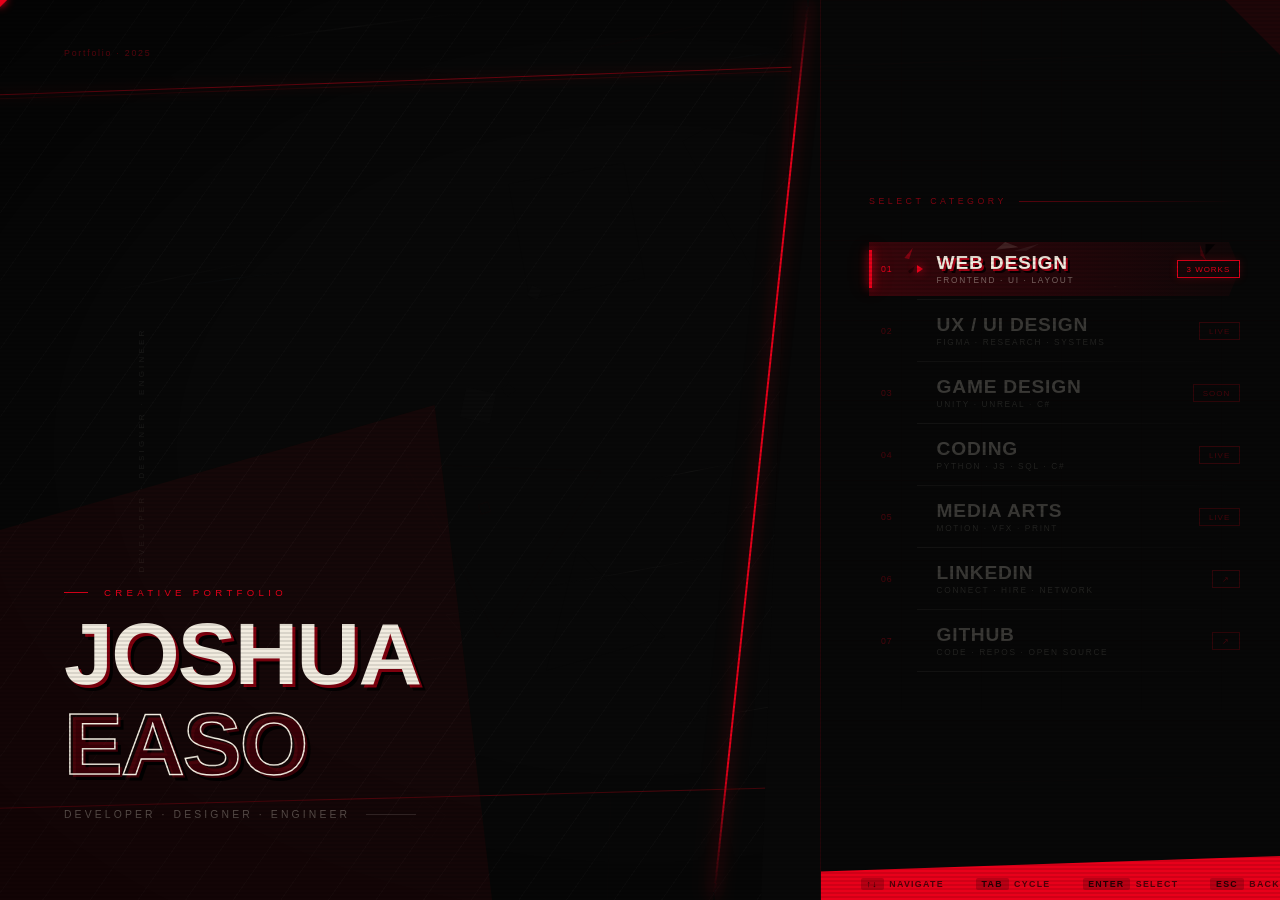
==== commit 73b3c8aa: "Update index.html" ====
--- a/index.html
+++ b/index.html
@@ -1,208 +1,1004 @@
 <!DOCTYPE html>
 <html lang="en">
 <head>
-  <meta charset="UTF-8" />
-  <meta name="viewport" content="width=device-width, initial-scale=1.0" />
-  <title>Best Solution Enterprises, LLC — Home</title>
-  <meta name="description" content="Best Solution Enterprises offers expert consulting in pharmaceutical quality assurance, clinical documentation improvement, and document scanning services." />
-  <link rel="stylesheet" href="assets/css/style.css" />
+<meta charset="UTF-8">
+<meta name="viewport" content="width=device-width, initial-scale=1.0">
+<title>Joshua Easo — Portfolio</title>
+<link rel="icon" type="image/png" href="GDK.png">
+<style>
+*,*::before,*::after{margin:0;padding:0;box-sizing:border-box;}
+
+:root{
+  --red:#e8001a;
+  --black:#080808;
+  --white:#f2ece0;
+}
+
+html,body{
+  width:100%;height:100%;overflow:hidden;
+  background:var(--black);
+  font-family:'Arial Black','Arial Bold',Arial,sans-serif;
+  cursor:none;
+  user-select:none;
+}
+
+#cur{
+  position:fixed;z-index:9999;pointer-events:none;
+  width:10px;height:10px;
+  background:var(--red);
+  transform:translate(-50%,-50%) rotate(45deg);
+  box-shadow:0 0 8px var(--red);
+}
+
+.scan{
+  position:fixed;inset:0;z-index:800;pointer-events:none;
+  background:repeating-linear-gradient(0deg,transparent,transparent 2px,rgba(0,0,0,0.1) 2px,rgba(0,0,0,0.1) 4px);
+}
+
+.bg{position:fixed;inset:0;overflow:hidden;}
+#bgCanvas{position:absolute;inset:0;width:100%;height:100%;}
+.bg::before{
+  content:'';position:absolute;inset:0;
+  background:repeating-linear-gradient(-55deg,transparent 0,transparent 38px,rgba(255,255,255,0.018) 38px,rgba(255,255,255,0.018) 39px);
+  pointer-events:none;z-index:1;
+}
+.bg::after{
+  content:'';position:absolute;inset:0;
+  background:radial-gradient(ellipse 90% 90% at 50% 50%,transparent 40%,rgba(0,0,0,0.7) 100%);
+  pointer-events:none;z-index:2;
+}
+.hl{position:absolute;left:-5%;width:110%;height:1px;background:var(--red);}
+.hl1{top:8%;transform:rotate(-2deg);opacity:0.5;box-shadow:0 0 12px var(--red);}
+.hl2{top:8.4%;transform:rotate(-2deg);opacity:0.15;}
+.hl3{bottom:12%;transform:rotate(-1.5deg);opacity:0.3;}
+
+.shell{
+  position:fixed;inset:0;z-index:100;
+  display:grid;
+  grid-template-columns:1fr 460px;
+}
+
+/* LEFT */
+.identity{
+  position:relative;
+  display:flex;flex-direction:column;justify-content:flex-end;
+  padding:0 0 5rem 4rem;
+  overflow:hidden;
+}
+.id-slab{
+  position:absolute;bottom:0;left:-10%;
+  width:70%;height:55%;
+  background:var(--red);
+  clip-path:polygon(0 30%,90% 0%,100% 100%,0% 100%);
+  opacity:0.06;z-index:-1;
+}
+.id-vert{
+  position:absolute;left:1.2rem;top:50%;transform:translateY(-50%) rotate(-90deg);
+  font-size:0.5rem;letter-spacing:0.4em;text-transform:uppercase;
+  color:rgba(242,236,224,0.08);font-family:Arial,sans-serif;white-space:nowrap;
+}
+.id-year{
+  position:absolute;top:3rem;left:4rem;
+  font-size:0.55rem;letter-spacing:0.2em;
+  color:rgba(232,0,26,0.35);font-family:Arial,sans-serif;
+}
+.id-eyebrow{
+  font-size:0.6rem;letter-spacing:0.45em;text-transform:uppercase;
+  color:var(--red);margin-bottom:1rem;
+  font-family:Arial,sans-serif;font-weight:400;
+  display:flex;align-items:center;gap:1rem;
+}
+.id-eyebrow::before{content:'';width:1.5rem;height:1px;background:var(--red);}
+.id-name{
+  font-size:clamp(3.5rem,7vw,5.5rem);
+  font-weight:900;letter-spacing:-0.02em;line-height:0.92;
+  text-transform:uppercase;
+}
+.id-name .first{
+  display:block;color:var(--white);
+  text-shadow:3px 3px 0 rgba(232,0,26,0.55),6px 6px 0 rgba(0,0,0,0.85);
+}
+.id-name .last{
+  display:block;
+  color:transparent;
+  -webkit-text-stroke:1.5px var(--white);
+  text-shadow:3px 3px 0 rgba(232,0,26,0.25),6px 6px 0 rgba(0,0,0,0.9);
+  margin-top:0.1em;
+}
+.id-role{
+  margin-top:1.5rem;
+  font-family:Arial,sans-serif;font-weight:400;
+  font-size:0.65rem;letter-spacing:0.3em;text-transform:uppercase;
+  color:rgba(242,236,224,0.3);
+  display:flex;align-items:center;gap:1rem;
+}
+.id-role::after{content:'';width:50px;height:1px;background:rgba(242,236,224,0.12);}
+
+/* DIAGONAL CUT */
+.cut{
+  position:absolute;top:0;right:-1px;
+  width:60px;height:100%;z-index:50;
+  background:var(--black);
+  clip-path:polygon(55% 0%,100% 0%,100% 100%,0% 100%);
+}
+.cut-line{
+  position:absolute;top:0;right:58px;
+  width:2px;height:100%;
+  background:linear-gradient(to bottom,transparent 0%,var(--red) 15%,var(--red) 85%,transparent 100%);
+  transform:skewX(-6deg);
+  box-shadow:0 0 16px rgba(232,0,26,0.6),-3px 0 24px rgba(232,0,26,0.25);
+  z-index:51;
+}
+
+/* RIGHT PANEL */
+.panel{
+  background:rgba(8,8,8,0.97);
+  border-left:1px solid rgba(232,0,26,0.12);
+  display:flex;flex-direction:column;justify-content:center;
+  padding:3rem 2.5rem 5rem 3rem;
+  position:relative;overflow:hidden;
+}
+.panel::before{
+  content:'';position:absolute;inset:0;pointer-events:none;
+  background:linear-gradient(rgba(232,0,26,0.04) 1px,transparent 1px),linear-gradient(90deg,rgba(232,0,26,0.025) 1px,transparent 1px);
+  background-size:80px 80px;
+  mask-image:linear-gradient(to bottom,rgba(0,0,0,0.4) 0%,transparent 100%);
+}
+.corner{
+  position:absolute;top:0;right:0;width:0;height:0;
+  border-style:solid;border-width:0 55px 55px 0;
+  border-color:transparent rgba(232,0,26,0.1) transparent transparent;
+}
+.panel-label{
+  font-size:0.55rem;letter-spacing:0.4em;text-transform:uppercase;
+  color:rgba(232,0,26,0.55);margin-bottom:2rem;
+  font-family:Arial,sans-serif;font-weight:400;
+  display:flex;align-items:center;gap:0.75rem;
+}
+.panel-label::after{content:'';flex:1;height:1px;background:linear-gradient(90deg,rgba(232,0,26,0.4),transparent);}
+
+/* MENU */
+.menu{list-style:none;position:relative;}
+.mi{
+  position:relative;display:flex;align-items:center;
+  gap:0;padding:0;margin:0;cursor:none;height:62px;overflow:visible;
+}
+.mi-frame{
+  position:absolute;inset:4px 0;
+  clip-path:polygon(0% 0%,97% 0%,100% 50%,97% 100%,0% 100%);
+  background:linear-gradient(90deg,rgba(232,0,26,0.22),rgba(232,0,26,0.04));
+  opacity:0;transform:translateX(-20px);
+  transition:opacity 0.18s ease,transform 0.18s cubic-bezier(0.23,1,0.32,1);
+}
+.mi.active .mi-frame{opacity:1;transform:translateX(0);}
+.mi-bar{
+  position:absolute;left:0;top:12px;bottom:12px;width:3px;
+  background:var(--red);
+  box-shadow:0 0 10px var(--red),0 0 20px rgba(232,0,26,0.4);
+  opacity:0;transform:scaleY(0);transform-origin:center;
+  transition:opacity 0.15s,transform 0.15s cubic-bezier(0.23,1,0.32,1);
+}
+.mi.active .mi-bar{opacity:1;transform:scaleY(1);}
+.mi-num{
+  width:3rem;flex-shrink:0;padding-left:0.75rem;
+  font-size:0.55rem;letter-spacing:0.1em;
+  color:rgba(232,0,26,0.3);font-family:Arial,sans-serif;
+  transition:color 0.15s;z-index:1;
+}
+.mi.active .mi-num{color:var(--red);}
+.mi-arr{
+  width:0;height:0;flex-shrink:0;
+  border:solid transparent;border-width:4px 0 4px 6px;
+  border-left-color:transparent;margin-right:0.85rem;
+  transition:border-left-color 0.15s,filter 0.15s;z-index:1;
+}
+.mi.active .mi-arr{border-left-color:var(--red);filter:drop-shadow(0 0 4px var(--red));}
+.mi-text{flex:1;z-index:1;}
+.mi-label{
+  font-size:1.2rem;font-weight:900;letter-spacing:0.04em;
+  text-transform:uppercase;line-height:1;
+  color:rgba(242,236,224,0.22);
+  transition:color 0.15s,text-shadow 0.15s;
+}
+.mi.active .mi-label{
+  color:var(--white);
+  text-shadow:2px 2px 0 rgba(232,0,26,0.65),4px 4px 0 rgba(0,0,0,0.85);
+}
+.mi-sub{
+  font-family:Arial,sans-serif;font-weight:400;
+  font-size:0.52rem;letter-spacing:0.2em;text-transform:uppercase;
+  color:rgba(242,236,224,0.12);margin-top:2px;
+  transition:color 0.15s;
+}
+.mi.active .mi-sub{color:rgba(242,236,224,0.42);}
+.mi-tag{
+  flex-shrink:0;z-index:1;
+  font-family:Arial,sans-serif;font-size:0.5rem;font-weight:400;
+  letter-spacing:0.12em;text-transform:uppercase;
+  padding:0.2rem 0.55rem;
+  border:1px solid rgba(232,0,26,0.18);
+  color:rgba(232,0,26,0.28);
+  transition:all 0.15s;
+}
+.mi.active .mi-tag{
+  border-color:var(--red);color:var(--red);
+  box-shadow:0 0 8px rgba(232,0,26,0.2);
+}
+.mi::after{
+  content:'';position:absolute;bottom:0;left:3rem;right:0;
+  height:1px;background:linear-gradient(90deg,rgba(242,236,224,0.05),transparent);
+}
+.mi-geo{
+  position:absolute;inset:0;overflow:visible;
+  pointer-events:none;z-index:0;
+  opacity:0;transition:opacity 0.3s ease;
+}
+.mi.active .mi-geo{opacity:1;}
+
+/* STATUS BAR */
+.statusbar{
+  position:absolute;bottom:0;left:0;right:0;height:44px;
+  background:var(--red);
+  clip-path:polygon(0 35%,100% 0%,100% 100%,0% 100%);
+  display:flex;align-items:flex-end;padding:0 2.5rem 0.7rem;z-index:200;
+}
+.sb-hints{
+  display:flex;gap:2rem;
+  font-family:Arial,sans-serif;font-size:0.55rem;
+  letter-spacing:0.15em;text-transform:uppercase;
+  color:rgba(0,0,0,0.65);font-weight:700;
+}
+.sb-key{
+  background:rgba(0,0,0,0.2);padding:0.05rem 0.35rem;
+  border-radius:2px;color:rgba(0,0,0,0.8);margin-right:0.35rem;
+}
+
+/* OVERLAY */
+.overlay{
+  position:fixed;inset:0;z-index:600;
+  display:flex;flex-direction:column;align-items:center;justify-content:center;
+  background:rgba(6,6,6,0.97);
+  pointer-events:none;opacity:0;
+  transition:opacity 0.2s;
+}
+.overlay.open{pointer-events:all;opacity:1;}
+.overlay-inner{
+  width:100%;max-width:640px;
+  transform:translateX(60px) skewX(-2deg);
+  opacity:0;
+  transition:transform 0.35s cubic-bezier(0.23,1,0.32,1),opacity 0.3s ease;
+}
+.overlay.open .overlay-inner{transform:translateX(0) skewX(0deg);opacity:1;}
+.overlay-accent{
+  position:absolute;top:0;left:0;
+  width:3px;height:100%;
+  background:linear-gradient(to bottom,transparent,var(--red) 20%,var(--red) 80%,transparent);
+  box-shadow:0 0 20px rgba(232,0,26,0.4);
+}
+.ov-back{
+  position:absolute;top:2rem;left:2.5rem;
+  font-family:Arial,sans-serif;font-size:0.6rem;
+  letter-spacing:0.2em;text-transform:uppercase;
+  color:var(--red);cursor:none;
+  display:flex;align-items:center;gap:0.6rem;
+  border:1px solid rgba(232,0,26,0.35);padding:0.4rem 0.9rem;
+  transition:background 0.15s;
+}
+.ov-back:hover{background:rgba(232,0,26,0.1);}
+.ov-label{
+  font-family:Arial,sans-serif;font-size:0.6rem;
+  letter-spacing:0.4em;text-transform:uppercase;
+  color:var(--red);margin-bottom:2.5rem;
+  display:flex;align-items:center;gap:1rem;padding:0 2.5rem;
+}
+.ov-label::after{content:'';flex:1;height:1px;background:linear-gradient(90deg,rgba(232,0,26,0.5),transparent);}
+.sub-list{padding:0 2.5rem;}
+.sub-item{
+  position:relative;
+  display:flex;align-items:center;gap:1.5rem;
+  padding:1.1rem 1.25rem;
+  border-bottom:1px solid rgba(242,236,224,0.05);
+  cursor:none;text-decoration:none;overflow:hidden;
+  transition:background 0.15s;
+}
+.sub-item:first-child{border-top:1px solid rgba(242,236,224,0.05);}
+.sub-item::before{
+  content:'';position:absolute;inset:0;
+  clip-path:polygon(0% 0%,97% 0%,100% 50%,97% 100%,0% 100%);
+  background:linear-gradient(90deg,rgba(232,0,26,0.15),transparent);
+  opacity:0;transform:translateX(-10px);
+  transition:opacity 0.15s,transform 0.15s cubic-bezier(0.23,1,0.32,1);
+}
+.sub-item:hover::before{opacity:1;transform:translateX(0);}
+.sub-n{font-size:0.55rem;color:rgba(232,0,26,0.4);font-family:Arial,sans-serif;width:1.5rem;flex-shrink:0;z-index:1;}
+.sub-info{flex:1;z-index:1;}
+.sub-name{
+  font-size:1.3rem;font-weight:900;
+  text-transform:uppercase;letter-spacing:0.04em;
+  color:rgba(242,236,224,0.65);line-height:1;
+  transition:color 0.15s,text-shadow 0.15s;
+}
+.sub-item:hover .sub-name{
+  color:var(--white);
+  text-shadow:2px 2px 0 rgba(232,0,26,0.6),4px 4px 0 rgba(0,0,0,0.8);
+}
+.sub-desc{
+  font-family:Arial,sans-serif;font-size:0.6rem;
+  letter-spacing:0.15em;text-transform:uppercase;
+  color:rgba(242,236,224,0.22);margin-top:3px;
+}
+.sub-arr{z-index:1;font-size:0.9rem;color:rgba(232,0,26,0.35);transition:color 0.15s,transform 0.15s;}
+.sub-item:hover .sub-arr{color:var(--red);transform:translateX(4px);}
+
+/* COMING SOON */
+.cs-wrap{text-align:center;padding:0 2.5rem;}
+.cs-diamond{
+  width:60px;height:60px;border:2px solid rgba(232,0,26,0.55);
+  transform:rotate(45deg);margin:0 auto 2.5rem;
+  display:flex;align-items:center;justify-content:center;
+  animation:diam 3s ease-in-out infinite;
+}
+@keyframes diam{0%,100%{box-shadow:0 0 20px rgba(232,0,26,0.15);}50%{box-shadow:0 0 40px rgba(232,0,26,0.45);}}
+.cs-title{
+  font-size:3rem;font-weight:900;letter-spacing:0.08em;
+  text-transform:uppercase;color:var(--white);
+  text-shadow:3px 3px 0 rgba(232,0,26,0.5),6px 6px 0 rgba(0,0,0,0.9);
+  margin-bottom:0.75rem;
+}
+.cs-sub{
+  font-family:Arial,sans-serif;font-size:0.65rem;
+  letter-spacing:0.3em;text-transform:uppercase;
+  color:rgba(242,236,224,0.22);margin-bottom:3rem;
+}
+.cs-bar{width:160px;height:2px;background:rgba(242,236,224,0.07);margin:0 auto;overflow:hidden;}
+.cs-fill{height:100%;background:var(--red);animation:prog 2s ease-in-out infinite alternate;box-shadow:0 0 8px var(--red);}
+@keyframes prog{from{width:20%;margin-left:0;}to{width:50%;margin-left:30%;}}
+
+#flash{
+  position:fixed;inset:0;z-index:700;
+  background:var(--red);opacity:0;pointer-events:none;
+  transition:opacity 0.07s;
+}
+#flash.on{opacity:0.4;}
+
+@media(max-width:768px){
+  .shell{grid-template-columns:1fr;}
+  .identity{display:none;}
+  .panel{padding:5rem 1.5rem 4rem;}
+  .mi-label{font-size:1rem;}
+}
+</style>
 </head>
 <body>
 
-  <!-- NAVBAR -->
-  <nav id="navbar">
-    <a href="index.html" class="nav-logo">
-      <span class="logo-mark"></span>
-      BSE
-    </a>
-    <ul class="nav-links">
-      <li><a href="index.html">Home</a></li>
-      <li><a href="cdi.html">CDI</a></li>
-      <li><a href="services.html">Services</a></li>
-      <li><a href="about.html">About Us</a></li>
-      <li><a href="contact.html">Contact</a></li>
-      <li><a href="links.html">Useful Links</a></li>
+<div id="cur"></div>
+<div id="flash"></div>
+<div class="scan"></div>
+<div class="bg">
+  <canvas id="bgCanvas"></canvas>
+  <div class="hl hl1"></div>
+  <div class="hl hl2"></div>
+  <div class="hl hl3"></div>
+</div>
+
+<div class="shell">
+  <div class="identity">
+    <div class="id-slab"></div>
+    <div class="id-vert">Developer · Designer · Engineer</div>
+    <div class="id-year">Portfolio · 2025</div>
+    <div class="id-eyebrow">Creative Portfolio</div>
+    <div class="id-name">
+      <span class="first">Joshua</span>
+      <span class="last">Easo</span>
+    </div>
+    <div class="id-role">Developer · Designer · Engineer</div>
+    <div class="cut"></div>
+    <div class="cut-line"></div>
+  </div>
+
+  <div class="panel">
+    <div class="corner"></div>
+    <div class="panel-label">Select Category</div>
+    <ul class="menu" id="menu">
+      <li class="mi active" data-action="webdesign">
+        <div class="mi-frame"></div><div class="mi-bar"></div>
+        <svg class="mi-geo" id="geo0"></svg>
+        <span class="mi-num">01</span><div class="mi-arr"></div>
+        <div class="mi-text"><div class="mi-label">Web Design</div><div class="mi-sub">Frontend · UI · Layout</div></div>
+        <span class="mi-tag">3 Works</span>
+      </li>
+      <li class="mi" data-action="uiux">
+        <div class="mi-frame"></div><div class="mi-bar"></div>
+        <svg class="mi-geo" id="geo1"></svg>
+        <span class="mi-num">02</span><div class="mi-arr"></div>
+        <div class="mi-text"><div class="mi-label">UX / UI Design</div><div class="mi-sub">Figma · Research · Systems</div></div>
+        <span class="mi-tag">Live</span>
+      </li>
+      <li class="mi" data-action="cs">
+        <div class="mi-frame"></div><div class="mi-bar"></div>
+        <svg class="mi-geo" id="geo2"></svg>
+        <span class="mi-num">03</span><div class="mi-arr"></div>
+        <div class="mi-text"><div class="mi-label">Game Design</div><div class="mi-sub">Unity · Unreal · C#</div></div>
+        <span class="mi-tag">Soon</span>
+      </li>
+      <li class="mi" data-action="coding">
+        <div class="mi-frame"></div><div class="mi-bar"></div>
+        <svg class="mi-geo" id="geo3"></svg>
+        <span class="mi-num">04</span><div class="mi-arr"></div>
+        <div class="mi-text"><div class="mi-label">Coding</div><div class="mi-sub">Python · JS · SQL · C#</div></div>
+        <span class="mi-tag">Live</span>
+      </li>
+      <li class="mi" data-action="mediaarts">
+        <div class="mi-frame"></div><div class="mi-bar"></div>
+        <svg class="mi-geo" id="geo4"></svg>
+        <span class="mi-num">05</span><div class="mi-arr"></div>
+        <div class="mi-text"><div class="mi-label">Media Arts</div><div class="mi-sub">Motion · VFX · Print</div></div>
+        <span class="mi-tag">Live</span>
+      </li>
+      <li class="mi" data-action="linkedin">
+        <div class="mi-frame"></div><div class="mi-bar"></div>
+        <svg class="mi-geo" id="geo5"></svg>
+        <span class="mi-num">06</span><div class="mi-arr"></div>
+        <div class="mi-text"><div class="mi-label">LinkedIn</div><div class="mi-sub">Connect · Hire · Network</div></div>
+        <span class="mi-tag">↗</span>
+      </li>
+      <li class="mi" data-action="github">
+        <div class="mi-frame"></div><div class="mi-bar"></div>
+        <svg class="mi-geo" id="geo6"></svg>
+        <span class="mi-num">07</span><div class="mi-arr"></div>
+        <div class="mi-text"><div class="mi-label">GitHub</div><div class="mi-sub">Code · Repos · Open Source</div></div>
+        <span class="mi-tag">↗</span>
+      </li>
     </ul>
-    <div class="nav-hamburger" id="nav-hamburger" aria-label="Toggle menu">
-      <span></span><span></span><span></span>
-    </div>
-  </nav>
-
-  <div class="nav-drawer" id="nav-drawer">
-    <a href="index.html">Home</a>
-    <a href="cdi.html">CDI</a>
-    <a href="services.html">Services</a>
-    <a href="about.html">About Us</a>
-    <a href="contact.html">Contact</a>
-    <a href="links.html">Useful Links</a>
-  </div>
-
-  <!-- HERO -->
-  <section class="hero">
-    <div class="hero-bg-grid"></div>
-    <div class="hero-bg-glow"></div>
-
-    <p class="hero-eyebrow fade-up">Pharmaceutical &amp; Healthcare Consulting</p>
-
-    <h1 class="fade-up">
-      Best<br />
-      <span>Solution</span><br />
-      Enterprises
-    </h1>
-
-    <p class="hero-sub fade-up">
-      Expertise in clinical documentation improvement and pharmaceutical
-      good manufacturing practices — delivering quality solutions for
-      healthcare and pharma organizations nationwide.
-    </p>
-
-    <div class="hero-cta-group fade-up">
-      <a href="contact.html" class="btn btn-primary">Get a Free Quote</a>
-      <a href="services.html" class="btn btn-outline">Our Services</a>
-    </div>
-  </section>
-
-  <!-- EXPERTISE OVERVIEW -->
-  <section class="section section-alt">
-    <div class="stripe-accent"></div>
-
-    <p class="section-label fade-up">What We Do</p>
-    <h2 class="section-title fade-up">Our Expertise</h2>
-    <div class="section-divider fade-up"></div>
-
-    <div class="card-grid">
-
-      <div class="card fade-up">
-        <span class="card-icon">🏥</span>
-        <h3>Healthcare</h3>
-        <p>Clinical Documentation Improvement and Agency/PRN CDI Nursing — helping hospitals and health systems capture true severity of illness.</p>
-      </div>
-
-      <div class="card fade-up">
-        <span class="card-icon">🔬</span>
-        <h3>Pharmaceutical</h3>
-        <p>Full-spectrum cGMP compliance consulting — from FDA submissions and mock audits to CAPA, validations, and SOP implementation.</p>
-      </div>
-
-      <div class="card fade-up">
-        <span class="card-icon">🗂️</span>
-        <h3>Document Scanning</h3>
-        <p>On-site or off-site digitization of medical charts, legal files, HR records, engineering drawings, and more — preserved securely.</p>
-      </div>
-
-    </div>
-
-    <!-- Stat bar -->
-    <div class="stat-row">
-      <div class="stat-item fade-up">
-        <span class="stat-num" data-target="16" data-suffix="+">16+</span>
-        <span class="stat-label">Years Experience</span>
-      </div>
-      <div class="stat-item fade-up">
-        <span class="stat-num" data-target="23" data-suffix="+">23+</span>
-        <span class="stat-label">Pharma Services Offered</span>
-      </div>
-      <div class="stat-item fade-up">
-        <span class="stat-num" data-target="100" data-suffix="%">100%</span>
-        <span class="stat-label">Client Satisfaction Goal</span>
-      </div>
-      <div class="stat-item fade-up">
-        <span class="stat-num" data-target="2" data-suffix="">2</span>
-        <span class="stat-label">Core Sectors Served</span>
+    <div class="statusbar">
+      <div class="sb-hints" id="sbHints">
+        <span><span class="sb-key">↑↓</span>Navigate</span>
+        <span><span class="sb-key">Tab</span>Cycle</span>
+        <span><span class="sb-key">Enter</span>Select</span>
+        <span><span class="sb-key">Esc</span>Back</span>
       </div>
     </div>
-  </section>
-
-  <!-- PHARMA SERVICES PREVIEW -->
-  <section class="section">
-    <p class="section-label fade-up">Pharmaceutical</p>
-    <h2 class="section-title fade-up">Quality Assurance Services</h2>
-    <div class="section-divider fade-up"></div>
-
-    <ul class="service-list">
-      <li class="fade-up">FDA Submission (NDA &amp; ANDA)</li>
-      <li class="fade-up">FDA Mock Audit</li>
-      <li class="fade-up">Complaint Handling</li>
-      <li class="fade-up">Investigations</li>
-      <li class="fade-up">CAPA</li>
-      <li class="fade-up">Employee Training (cGMP)</li>
-      <li class="fade-up">Validations</li>
-      <li class="fade-up">Creating Contracts</li>
-      <li class="fade-up">Internal &amp; External Audit</li>
-      <li class="fade-up">Document Control &amp; GDP</li>
-      <li class="fade-up">Product Recall</li>
-      <li class="fade-up">Batch Processing</li>
-      <li class="fade-up">Annual Product Review</li>
-      <li class="fade-up">Adverse Drug Reaction</li>
-      <li class="fade-up">Change Control &amp; Deviations</li>
-      <li class="fade-up">Incoming Raw Material Inspection</li>
-      <li class="fade-up">Microbial &amp; Environmental Monitoring</li>
-      <li class="fade-up">Risk Management</li>
-      <li class="fade-up">Project Management</li>
-      <li class="fade-up">Production &amp; Packaging Overview</li>
-      <li class="fade-up">Creating &amp; Implementing SOPs</li>
-      <li class="fade-up">Qualifying Suppliers / Vendors</li>
-      <li class="fade-up">cGMP Regulation Implementation</li>
-    </ul>
-
-    <div style="margin-top: 48px;" class="fade-up">
-      <a href="services.html" class="btn btn-outline">View All Services</a>
+  </div>
+</div>
+
+<!-- WEB DESIGN OVERLAY -->
+<div class="overlay" id="ovWeb">
+  <div class="overlay-accent"></div>
+  <div class="ov-back" id="webBack">← Back</div>
+  <div class="overlay-inner">
+    <div class="ov-label">Web Design — Select Project</div>
+    <div class="sub-list">
+      <a class="sub-item" href="aria-landing.html" target="_blank">
+        <span class="sub-n">01</span>
+        <div class="sub-info"><div class="sub-name">ARIA</div><div class="sub-desc">Product Landing Page · Futuristic Tech</div></div>
+        <span class="sub-arr">→</span>
+      </a>
+      <a class="sub-item" href="obsidian-restaurant.html" target="_blank">
+        <span class="sub-n">02</span>
+        <div class="sub-info"><div class="sub-name">OBSIDIAN</div><div class="sub-desc">Fine Dining Restaurant · Dark Luxury</div></div>
+        <span class="sub-arr">→</span>
+      </a>
+      <a class="sub-item" href="nova-agency.html" target="_blank">
+        <span class="sub-n">03</span>
+        <div class="sub-info"><div class="sub-name">NOVA Studio</div><div class="sub-desc">Creative Agency · Techy Futuristic</div></div>
+        <span class="sub-arr">→</span>
+      </a>
     </div>
-  </section>
-
-  <!-- CTA BAND -->
-  <section class="section section-alt" style="text-align:center; padding: 80px;">
-    <p class="section-label fade-up" style="justify-content: center;">Ready to improve your quality?</p>
-    <h2 class="section-title fade-up" style="margin: 0 auto 24px;">Get a Free Quote Today</h2>
-    <p class="fade-up" style="color: var(--muted); max-width: 480px; margin: 0 auto 40px; font-size: 0.95rem;">
-      Call us or submit your contact information and one of our representatives
-      will reach out to discuss your needs.
-    </p>
-    <div class="fade-up" style="display: flex; gap: 16px; justify-content: center; flex-wrap: wrap;">
-      <a href="contact.html" class="btn btn-primary">Contact Us</a>
-      <a href="tel:+12244338031" class="btn btn-outline">+1 (224) 433-8031</a>
+  </div>
+</div>
+
+<!-- COMING SOON OVERLAY -->
+<div class="overlay" id="ovCS">
+  <div class="overlay-accent"></div>
+  <div class="ov-back" id="csBack">← Back</div>
+  <div class="overlay-inner">
+    <div class="cs-wrap">
+      <div class="cs-diamond"></div>
+      <div class="cs-title">Coming Soon</div>
+      <div class="cs-sub">This section is under construction</div>
+      <div class="cs-bar"><div class="cs-fill"></div></div>
     </div>
-  </section>
-
-  <!-- FOOTER -->
-  <footer>
-    <div class="footer-grid">
-      <div>
-        <div class="footer-brand">
-          <span class="logo-mark"></span>
-          Best Solution Enterprises, LLC
-        </div>
-        <p class="footer-tagline">
-          Pharmaceutical &amp; healthcare consulting excellence —
-          improving quality systems and clinical documentation nationwide.
-        </p>
-      </div>
-      <div class="footer-nav-col">
-        <h4>Pages</h4>
-        <ul>
-          <li><a href="index.html">Home</a></li>
-          <li><a href="cdi.html">CDI</a></li>
-          <li><a href="services.html">Services</a></li>
-          <li><a href="about.html">About Us</a></li>
-          <li><a href="contact.html">Contact</a></li>
-          <li><a href="links.html">Useful Links</a></li>
-        </ul>
-      </div>
-      <div class="footer-nav-col">
-        <h4>Contact</h4>
-        <ul>
-          <li><a href="tel:+12244338031">(224) 433-8031</a></li>
-          <li><a href="tel:+12247233248">(224) 723-3248</a></li>
-          <li><a href="mailto:president@bestsolutionenterprises.com">Email Us</a></li>
-        </ul>
-      </div>
-    </div>
-    <div class="footer-bottom">
-      <p class="footer-copy">© 2025 Best Solution Enterprises, LLC. All rights reserved.</p>
-      <p class="footer-copy">1 N. O'Plaine Rd, #406, Gurnee, IL 60031</p>
-    </div>
-  </footer>
-
-  <script src="assets/js/main.js"></script>
+  </div>
+</div>
+
+<script>
+const cur=document.getElementById('cur');
+const flash=document.getElementById('flash');
+const items=Array.from(document.querySelectorAll('.mi'));
+let idx=0;
+
+// ── MOBILE DETECTION ──
+// True if touch device OR narrow viewport
+const isMobile=()=>('ontouchstart' in window||navigator.maxTouchPoints>0||window.innerWidth<=900);
+
+// Hide cursor on touch devices
+if('ontouchstart' in window||navigator.maxTouchPoints>0){
+  cur.style.display='none';
+}
+
+document.addEventListener('mousemove',e=>{
+  cur.style.left=e.clientX+'px';
+  cur.style.top=e.clientY+'px';
+});
+
+// ── MAIN MENU STATE ──
+function setActive(i){
+  items.forEach(el=>el.classList.remove('active'));
+  items[i].classList.add('active');
+  idx=i;
+  geoSystem.onSelect(i);
+}
+
+// Mouse hover — desktop only
+items.forEach((el,i)=>el.addEventListener('mouseenter',()=>{
+  if(!isMobile()) setActive(i);
+}));
+
+// ── CLICK / TAP HANDLER ──
+// Desktop: single click triggers action
+// Mobile: first tap selects (highlights), second tap on already-selected opens
+items.forEach((el,i)=>el.addEventListener('click',()=>{
+  if(isMobile()){
+    if(idx===i && el.classList.contains('active')){
+      // second tap on already-selected item — open it
+      trigger(el.dataset.action);
+    } else {
+      // first tap — just select
+      setActive(i);
+    }
+  } else {
+    // desktop — select + open immediately
+    setActive(i);
+    trigger(el.dataset.action);
+  }
+}));
+
+// ── KEYBOARD NAVIGATION ──
+document.addEventListener('keydown',e=>{
+  const anyOpen=document.querySelector('.overlay.open');
+  if(anyOpen){
+    if(e.key==='Escape'){closeAll();return;}
+    // Tab cycles sub-items inside web overlay if open
+    const webOpen=document.getElementById('ovWeb').classList.contains('open');
+    if(webOpen){
+      const subs=Array.from(document.querySelectorAll('.sub-item'));
+      if(e.key==='Tab'){
+        e.preventDefault();
+        const cur=document.querySelector('.sub-item.sub-active');
+        const ci=cur?subs.indexOf(cur):-1;
+        const ni=e.shiftKey?(ci-1+subs.length)%subs.length:(ci+1)%subs.length;
+        subs.forEach(s=>s.classList.remove('sub-active'));
+        subs[ni].classList.add('sub-active');
+        subIdx=ni;
+        return;
+      }
+      if(e.key==='ArrowDown'){e.preventDefault();const subs=Array.from(document.querySelectorAll('.sub-item'));const ci=subs.indexOf(document.querySelector('.sub-item.sub-active'));const ni=Math.min(ci+1,subs.length-1);subs.forEach(s=>s.classList.remove('sub-active'));subs[ni].classList.add('sub-active');subIdx=ni;return;}
+      if(e.key==='ArrowUp'){e.preventDefault();const subs=Array.from(document.querySelectorAll('.sub-item'));const ci=subs.indexOf(document.querySelector('.sub-item.sub-active'));const ni=Math.max(ci-1,0);subs.forEach(s=>s.classList.remove('sub-active'));subs[ni].classList.add('sub-active');subIdx=ni;return;}
+      if(e.key==='Enter'){e.preventDefault();const active=document.querySelector('.sub-item.sub-active');if(active)window.open(active.href,'_blank');return;}
+    }
+    return;
+  }
+  // Main menu navigation
+  if(e.key==='ArrowDown'){e.preventDefault();setActive(Math.min(idx+1,items.length-1));}
+  else if(e.key==='ArrowUp'){e.preventDefault();setActive(Math.max(idx-1,0));}
+  else if(e.key==='Tab'){
+    e.preventDefault();
+    // Tab wraps around — Shift+Tab goes backwards
+    const next=e.shiftKey?(idx-1+items.length)%items.length:(idx+1)%items.length;
+    setActive(next);
+  }
+  else if(e.key==='Enter'){e.preventDefault();trigger(items[idx].dataset.action);}
+});
+
+// ── SUB-ITEM CLICK / TAP (web overlay) ──
+let subIdx=-1;
+document.querySelectorAll('.sub-item').forEach((el,i)=>{
+  // Mouse hover highlights on desktop
+  el.addEventListener('mouseenter',()=>{
+    if(!isMobile()){
+      document.querySelectorAll('.sub-item').forEach(s=>s.classList.remove('sub-active'));
+      el.classList.add('sub-active');
+      subIdx=i;
+    }
+  });
+  // Click/tap handling
+  el.addEventListener('click',e=>{
+    if(isMobile()){
+      const subs=Array.from(document.querySelectorAll('.sub-item'));
+      if(el.classList.contains('sub-active')){
+        // second tap — navigate
+        // let default anchor behavior fire
+      } else {
+        e.preventDefault();
+        subs.forEach(s=>s.classList.remove('sub-active'));
+        el.classList.add('sub-active');
+        subIdx=i;
+        // Show a small hint
+        showSubHint();
+      }
+    }
+    // desktop: default anchor opens in new tab — no override needed
+  });
+});
+
+// Brief hint on mobile first tap in submenu
+function showSubHint(){
+  const label=document.querySelector('.ov-label');
+  if(!label)return;
+  const orig=label.textContent;
+  label.textContent='Tap again to open →';
+  setTimeout(()=>{label.textContent=orig;},1400);
+}
+
+function doFlash(cb){
+  flash.classList.add('on');
+  setTimeout(()=>{flash.classList.remove('on');if(cb)cb();},110);
+}
+
+function trigger(action){
+  doFlash(()=>{
+    if(action==='webdesign'){
+      // reset sub selection when opening
+      document.querySelectorAll('.sub-item').forEach(s=>s.classList.remove('sub-active'));
+      subIdx=-1;
+      document.getElementById('ovWeb').classList.add('open');
+    }
+    else if(action==='linkedin')window.open('https://www.linkedin.com/in/joshua-easo-81b1a7196','_blank');
+    else if(action==='github')window.open('https://github.com/GoshDaKirby','_blank');
+    else if(action==='mediaarts')window.location.href='media-arts.html';
+    else if(action==='uiux')window.location.href='ux-ui.html';
+    else if(action==='coding')window.location.href='coding.html';
+    else document.getElementById('ovCS').classList.add('open');
+  });
+}
+
+function closeAll(){
+  doFlash(()=>{
+    document.querySelectorAll('.overlay').forEach(o=>o.classList.remove('open'));
+    document.querySelectorAll('.sub-item').forEach(s=>s.classList.remove('sub-active'));
+    subIdx=-1;
+  });
+}
+
+document.getElementById('webBack').addEventListener('click',closeAll);
+document.getElementById('csBack').addEventListener('click',closeAll);
+
+// Update status bar hints for mobile
+if(isMobile()){
+  document.getElementById('sbHints').innerHTML=
+    '<span><span class="sb-key">Tap</span>Select</span>'+
+    '<span><span class="sb-key">Tap Again</span>Open</span>'+
+    '<span><span class="sb-key">← Back</span>Return</span>';
+}
+
+/* ── GEOMETRY SYSTEM ── */
+const geoSystem = (() => {
+  // Colors: black, white, red, light blue
+  const FILLS = [
+    'rgba(0,0,0,0.75)',
+    'rgba(242,236,224,0.12)',
+    'rgba(232,0,26,0.45)',
+    'rgba(120,210,255,0.25)',
+    'rgba(0,0,0,0.5)',
+    'rgba(232,0,26,0.2)',
+    'rgba(120,210,255,0.15)',
+    'rgba(242,236,224,0.07)',
+  ];
+
+  // Each item gets its own set of shapes
+  const itemStates = items.map((el, i) => {
+    const svg = el.querySelector('.mi-geo');
+    return { svg, shapes: [], animating: false, slowSpeed: 0.18, fastSpeed: 3.2 };
+  });
+
+  // Build shapes for a given svg element (called lazily on first activate)
+  function initShapes(state) {
+    if (state.shapes.length) return;
+    const svg = state.svg;
+    // We'll use the svg's bounding area — get it after layout
+    const rect = svg.parentElement.getBoundingClientRect();
+    const W = rect.width || 460;
+    const H = rect.height || 62;
+
+    // Safe zones: shapes live in margins around the text
+    // Left margin: 0 to ~48px (num + arr area)
+    // Right margin: last ~50px (tag area)
+    // Top/bottom: 4px inner padding
+    // We create shapes in two zones: left strip and right strip
+    const zones = [
+      // left strip (between bar and num)
+      { xMin: 4, xMax: 46, yMin: 6, yMax: H - 6 },
+      // right strip (after tag)
+      { xMin: W - 46, xMax: W - 4, yMin: 6, yMax: H - 6 },
+      // very top sliver across full width
+      { xMin: 48, xMax: W - 52, yMin: 4, yMax: 14 },
+      // very bottom sliver
+      { xMin: 48, xMax: W - 52, yMin: H - 14, yMax: H - 4 },
+    ];
+
+    const shapeCount = 7;
+    const shapes = [];
+
+    for (let s = 0; s < shapeCount; s++) {
+      const zone = zones[s % zones.length];
+      const cx = zone.xMin + Math.random() * (zone.xMax - zone.xMin);
+      const cy = zone.yMin + Math.random() * (zone.yMax - zone.yMin);
+      // small polygons — 3 or 4 vertices
+      const sides = Math.random() < 0.5 ? 3 : 4;
+      const size = 4 + Math.random() * 9; // 4–13px
+      const fillIdx = Math.floor(Math.random() * FILLS.length);
+
+      // Generate vertices around center, clamped to zone
+      const verts = [];
+      for (let v = 0; v < sides; v++) {
+        const angle = (v / sides) * Math.PI * 2 + Math.random() * 0.6;
+        const r = size * (0.5 + Math.random() * 0.5);
+        const vx = Math.max(zone.xMin, Math.min(zone.xMax, cx + Math.cos(angle) * r));
+        const vy = Math.max(zone.yMin, Math.min(zone.yMax, cy + Math.sin(angle) * r));
+        verts.push({
+          x: vx, y: vy,
+          // target (drifts toward)
+          tx: vx, ty: vy,
+          // home zone for this vertex
+          zone,
+          // drift range: vertex can move ±range from its initial pos
+          range: 5 + Math.random() * 6,
+          ox: vx, oy: vy, // original center
+        });
+      }
+
+      const poly = document.createElementNS('http://www.w3.org/2000/svg','polygon');
+      poly.setAttribute('fill', FILLS[fillIdx]);
+      poly.setAttribute('stroke', 'none');
+      svg.appendChild(poly);
+
+      shapes.push({ poly, verts, fillIdx });
+    }
+
+    // Set svg viewBox to match item size
+    svg.setAttribute('viewBox', `0 0 ${W} ${H}`);
+    svg.setAttribute('preserveAspectRatio', 'none');
+    state.shapes = shapes;
+    state.W = W;
+    state.H = H;
+  }
+
+  function updatePolygon(shape) {
+    const pts = shape.verts.map(v => `${v.x.toFixed(2)},${v.y.toFixed(2)}`).join(' ');
+    shape.poly.setAttribute('points', pts);
+  }
+
+  // Set new random targets for all vertices
+  function randomizeTargets(state, speed) {
+    state.shapes.forEach(shape => {
+      shape.verts.forEach(v => {
+        const z = v.zone;
+        // new target near origin but within range, clamped to zone
+        v.tx = Math.max(z.xMin, Math.min(z.xMax, v.ox + (Math.random() - 0.5) * 2 * v.range));
+        v.ty = Math.max(z.yMin, Math.min(z.yMax, v.oy + (Math.random() - 0.5) * 2 * v.range));
+      });
+    });
+    state.currentSpeed = speed;
+  }
+
+  // Lerp all vertices toward their targets; returns true if still moving
+  function lerpShapes(state) {
+    const spd = state.currentSpeed || state.slowSpeed;
+    let moving = false;
+    state.shapes.forEach(shape => {
+      shape.verts.forEach(v => {
+        const dx = v.tx - v.x;
+        const dy = v.ty - v.y;
+        if (Math.abs(dx) > 0.05 || Math.abs(dy) > 0.05) {
+          v.x += dx * spd * 0.1;
+          v.y += dy * spd * 0.1;
+          moving = true;
+        } else {
+          v.x = v.tx; v.y = v.ty;
+        }
+      });
+      updatePolygon(shape);
+    });
+    return moving;
+  }
+
+  let rafId = null;
+  let slowDriftTimer = null;
+
+  function startLoop() {
+    if (rafId) return;
+    function loop() {
+      const state = itemStates[idx];
+      if (!state || !state.shapes.length) { rafId = null; return; }
+      const moving = lerpShapes(state);
+      rafId = requestAnimationFrame(loop);
+    }
+    rafId = requestAnimationFrame(loop);
+  }
+
+  function stopLoop() {
+    if (rafId) { cancelAnimationFrame(rafId); rafId = null; }
+  }
+
+  function scheduleSlow(state) {
+    if (slowDriftTimer) clearInterval(slowDriftTimer);
+    // Every 2.5s pick new gentle targets
+    slowDriftTimer = setInterval(() => {
+      if (itemStates[idx] === state) {
+        randomizeTargets(state, state.slowSpeed);
+      }
+    }, 2500);
+  }
+
+  function onSelect(i) {
+    // Stop any slow drift timer
+    if (slowDriftTimer) clearInterval(slowDriftTimer);
+    stopLoop();
+
+    const state = itemStates[i];
+    initShapes(state);
+
+    // Fast burst to new positions
+    randomizeTargets(state, state.fastSpeed);
+    startLoop();
+
+    // After ~600ms, slow down and schedule gentle drift
+    setTimeout(() => {
+      if (itemStates[idx] === state) {
+        state.currentSpeed = state.slowSpeed;
+        scheduleSlow(state);
+      }
+    }, 600);
+  }
+
+  // Kick off initial state
+  setTimeout(() => onSelect(0), 100);
+
+  return { onSelect };
+})();
+/* ── BACKGROUND CANVAS ── */
+(()=>{
+  const canvas = document.getElementById('bgCanvas');
+  const ctx = canvas.getContext('2d');
+  let W, H;
+
+  function resize(){
+    W = canvas.width = window.innerWidth;
+    H = canvas.height = window.innerHeight;
+  }
+  resize();
+  window.addEventListener('resize', resize);
+
+  // ── STREAKS OF LIGHT ──
+  const streaks = Array.from({length:18}, ()=>makeStreak());
+
+  function makeStreak(){
+    const angle = (-15 + Math.random()*8) * Math.PI/180; // nearly horizontal, slight negative tilt
+    const speed = 0.08 + Math.random()*0.18;
+    const len   = 60 + Math.random()*200;
+    const alpha = 0.025 + Math.random()*0.045;
+    const w     = 0.4 + Math.random()*0.8;
+    return {
+      x: Math.random()*1.6*window.innerWidth - 0.3*window.innerWidth,
+      y: Math.random()*window.innerHeight,
+      angle, speed, len, alpha, w,
+      // color: mostly white, occasional red or cyan
+      color: Math.random()<0.75
+        ? `rgba(242,236,224,${alpha})`
+        : Math.random()<0.5
+          ? `rgba(232,0,26,${alpha*0.8})`
+          : `rgba(100,200,255,${alpha*0.7})`,
+    };
+  }
+
+  function updateStreak(s){
+    s.x += Math.cos(s.angle) * s.speed;
+    s.y += Math.sin(s.angle) * s.speed;
+    // wrap when fully off-screen to the right/bottom
+    if(s.x > W+400) s.x = -400;
+    if(s.y > H+40)  s.y = -40;
+    if(s.x < -400)  s.x = W+400;
+  }
+
+  function drawStreak(s){
+    const ex = s.x + Math.cos(s.angle)*s.len;
+    const ey = s.y + Math.sin(s.angle)*s.len;
+    const g = ctx.createLinearGradient(s.x,s.y,ex,ey);
+    g.addColorStop(0,'transparent');
+    g.addColorStop(0.4,s.color);
+    g.addColorStop(1,'transparent');
+    ctx.beginPath();
+    ctx.moveTo(s.x,s.y);
+    ctx.lineTo(ex,ey);
+    ctx.strokeStyle = g;
+    ctx.lineWidth = s.w;
+    ctx.stroke();
+  }
+
+  // ── FLOATING GEOMETRY ──
+  const geos = Array.from({length:26}, ()=>makeGeo());
+
+  function makeGeo(){
+    const sides = Math.random()<0.5 ? 3 : 4;
+    // tiered sizing: small / medium / large / huge
+    const tier = Math.random();
+    const size = tier < 0.30 ? 6  + Math.random()*14        // small:  6–20px
+               : tier < 0.60 ? 20 + Math.random()*40        // medium: 20–60px
+               : tier < 0.82 ? 60 + Math.random()*90        // large:  60–150px
+               :               150 + Math.random()*150;     // huge:   150–300px (radius, so ~300–600px across)
+    // bigger = more transparent so they don't overpower
+    const alpha = size > 120 ? 0.006 + Math.random()*0.012
+                : size > 50  ? 0.012 + Math.random()*0.022
+                :              0.025 + Math.random()*0.05;
+    const filled = size > 80 ? false : Math.random()<0.28; // huge shapes always just outline
+    const speedScale = size > 100 ? 0.4 : size > 40 ? 0.7 : 1.0; // bigger = slower drift
+    const speed = {
+      x: (Math.random()-0.5) * 0.32 * speedScale,
+      y: (Math.random()-0.5) * 0.22 * speedScale,
+      r: (Math.random()-0.5) * 0.006 * speedScale,
+    };
+    // dull gray and red, no cyan
+    const roll = Math.random();
+    const col = roll < 0.50 ? `rgba(80,80,80,${alpha})`
+              : roll < 0.72 ? `rgba(45,45,45,${alpha})`
+              : roll < 0.88 ? `rgba(232,0,26,${alpha})`
+              :                `rgba(150,150,150,${alpha})`;
+    return {
+      x: Math.random()*window.innerWidth,
+      y: Math.random()*window.innerHeight,
+      size, sides, filled, speed, col,
+      rot: Math.random()*Math.PI*2,
+    };
+  }
+
+  function updateGeo(g){
+    g.x   += g.speed.x;
+    g.y   += g.speed.y;
+    g.rot += g.speed.r;
+    const buf = g.size + 20;
+    if(g.x < -buf)   g.x = W+buf;
+    if(g.x > W+buf)  g.x = -buf;
+    if(g.y < -buf)   g.y = H+buf;
+    if(g.y > H+buf)  g.y = -buf;
+  }
+
+  function drawGeo(g){
+    ctx.save();
+    ctx.translate(g.x, g.y);
+    ctx.rotate(g.rot);
+    ctx.beginPath();
+    for(let i=0;i<g.sides;i++){
+      const a = (i/g.sides)*Math.PI*2;
+      const px = Math.cos(a)*g.size;
+      const py = Math.sin(a)*g.size;
+      i===0 ? ctx.moveTo(px,py) : ctx.lineTo(px,py);
+    }
+    ctx.closePath();
+    if(g.filled){
+      ctx.fillStyle = g.col;
+      ctx.fill();
+    } else {
+      ctx.strokeStyle = g.col;
+      ctx.lineWidth = 0.5;
+      ctx.stroke();
+    }
+    ctx.restore();
+  }
+
+  // ── RENDER LOOP ──
+  function frame(){
+    ctx.clearRect(0,0,W,H);
+
+    // Draw streaks
+    streaks.forEach(s=>{ updateStreak(s); drawStreak(s); });
+
+    // Draw geometry
+    geos.forEach(g=>{ updateGeo(g); drawGeo(g); });
+
+    requestAnimationFrame(frame);
+  }
+  requestAnimationFrame(frame);
+})();
+</script>
 </body>
 </html>
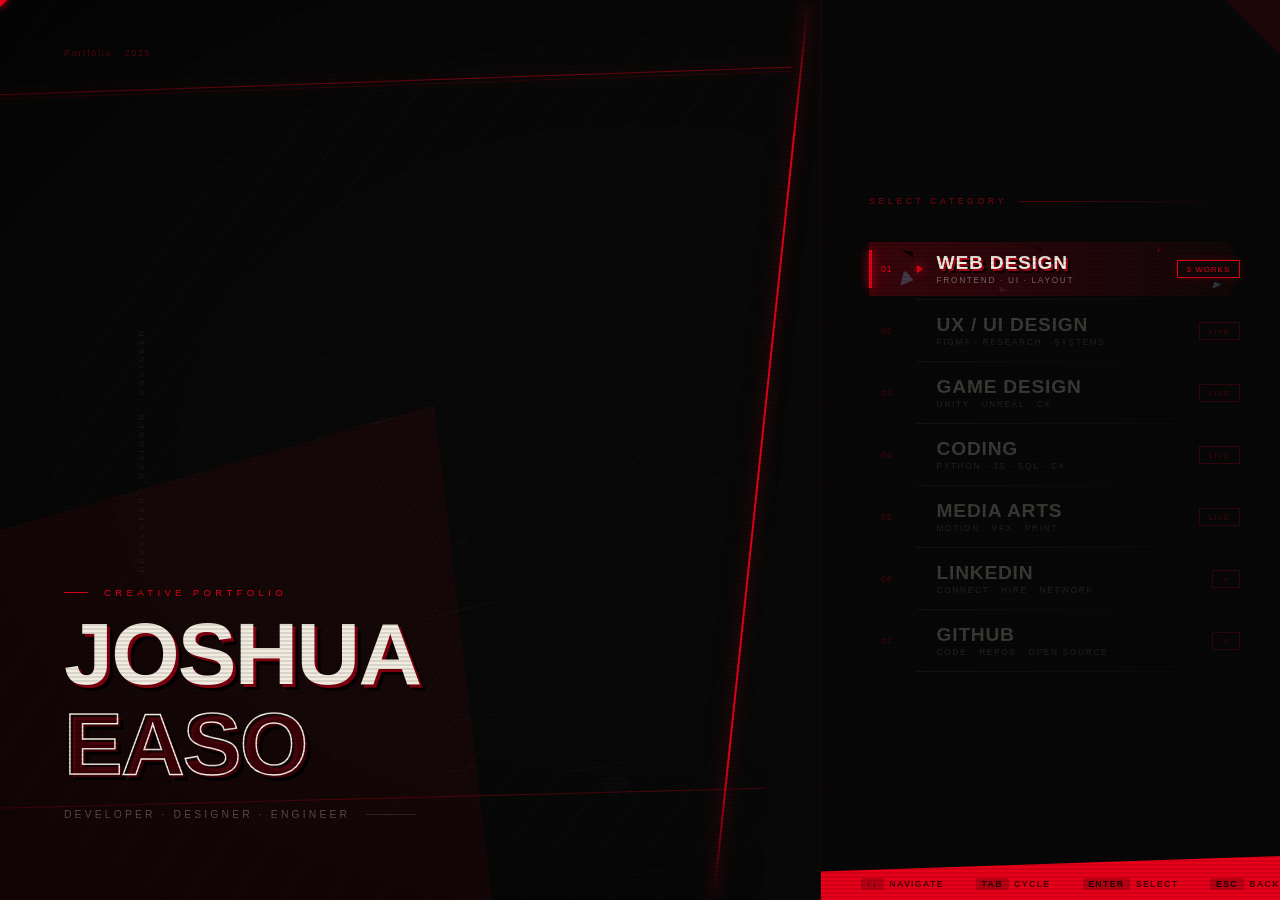
==== commit 6bab8232: "game design update" ====
--- a/index.html
+++ b/index.html
@@ -419,7 +419,7 @@
         <svg class="mi-geo" id="geo2"></svg>
         <span class="mi-num">03</span><div class="mi-arr"></div>
         <div class="mi-text"><div class="mi-label">Game Design</div><div class="mi-sub">Unity · Unreal · C#</div></div>
-        <span class="mi-tag">Soon</span>
+        <span class="mi-tag">Live</span>
       </li>
       <li class="mi" data-action="coding">
         <div class="mi-frame"></div><div class="mi-bar"></div>
@@ -648,6 +648,7 @@
     else if(action==='mediaarts')window.location.href='media-arts.html';
     else if(action==='uiux')window.location.href='ux-ui.html';
     else if(action==='coding')window.location.href='coding.html';
+    else if(action==='cs')window.location.href='game-design.html';
     else document.getElementById('ovCS').classList.add('open');
   });
 }
